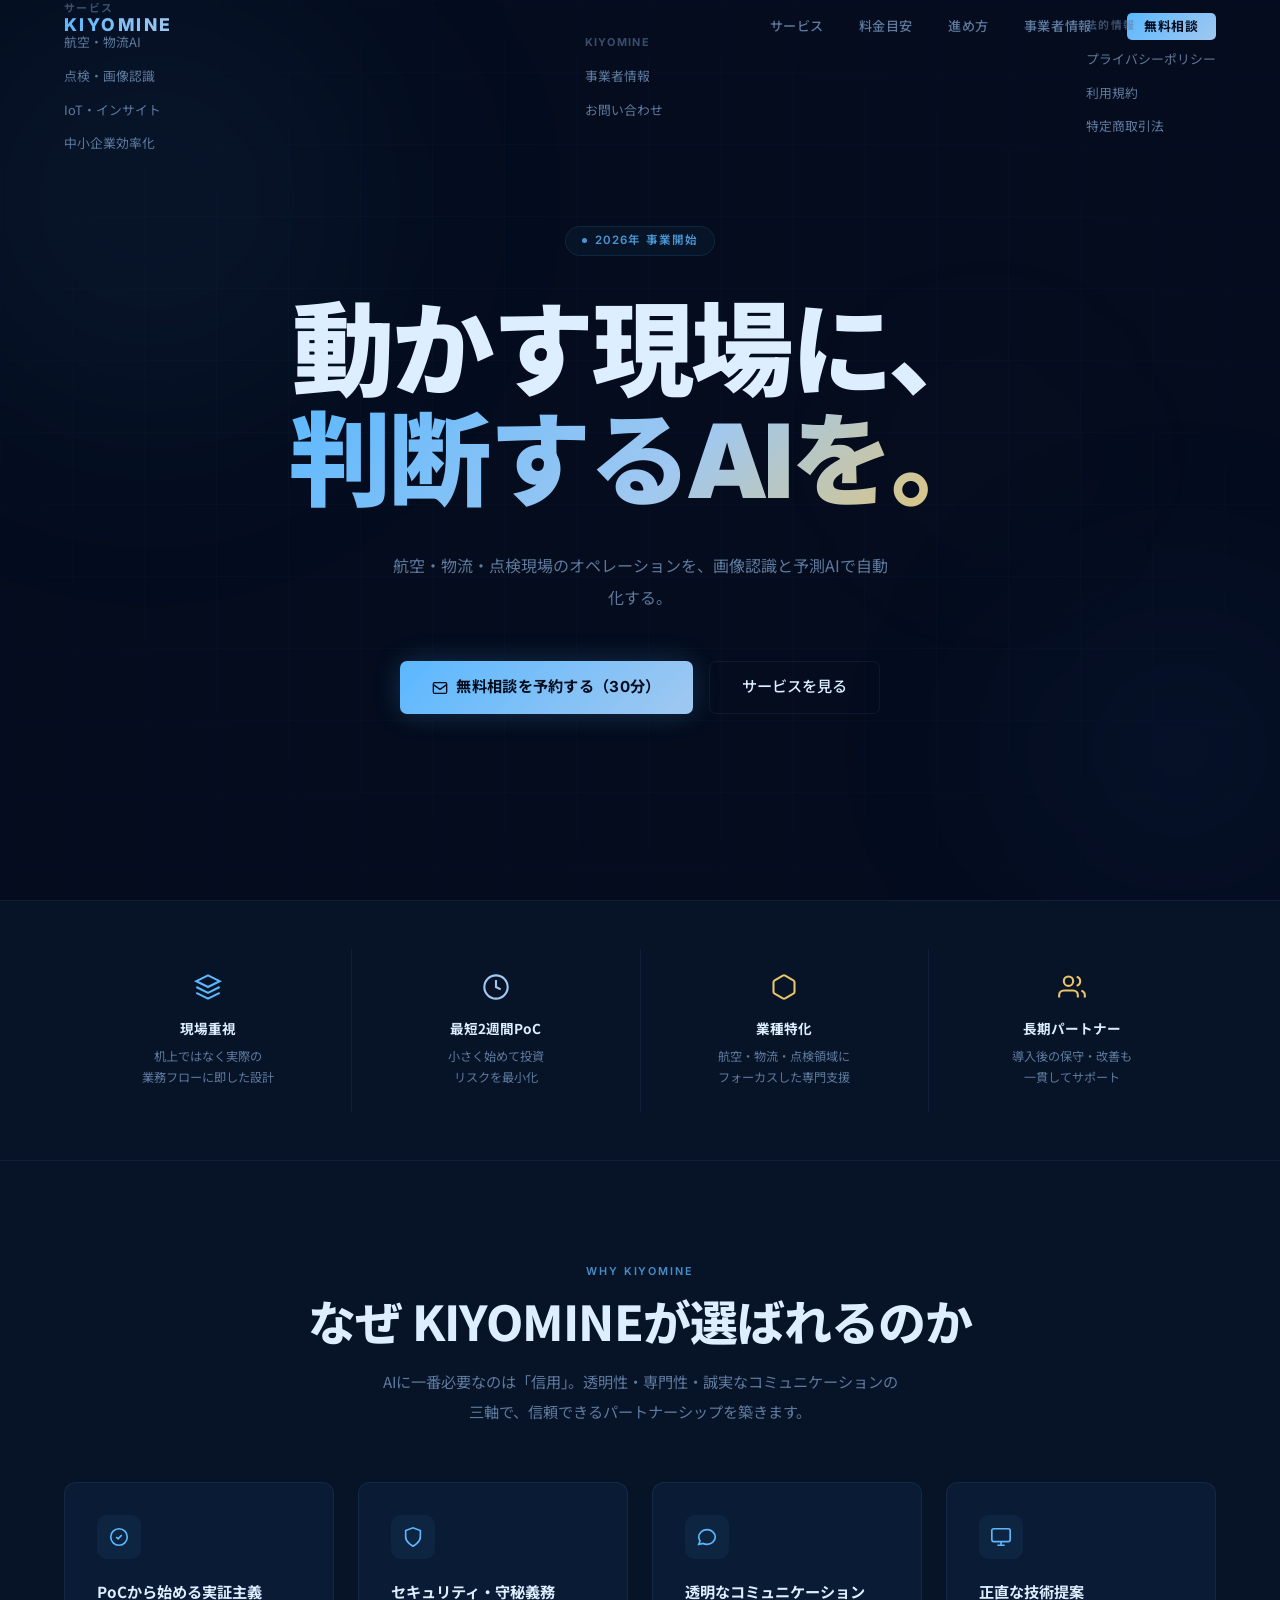
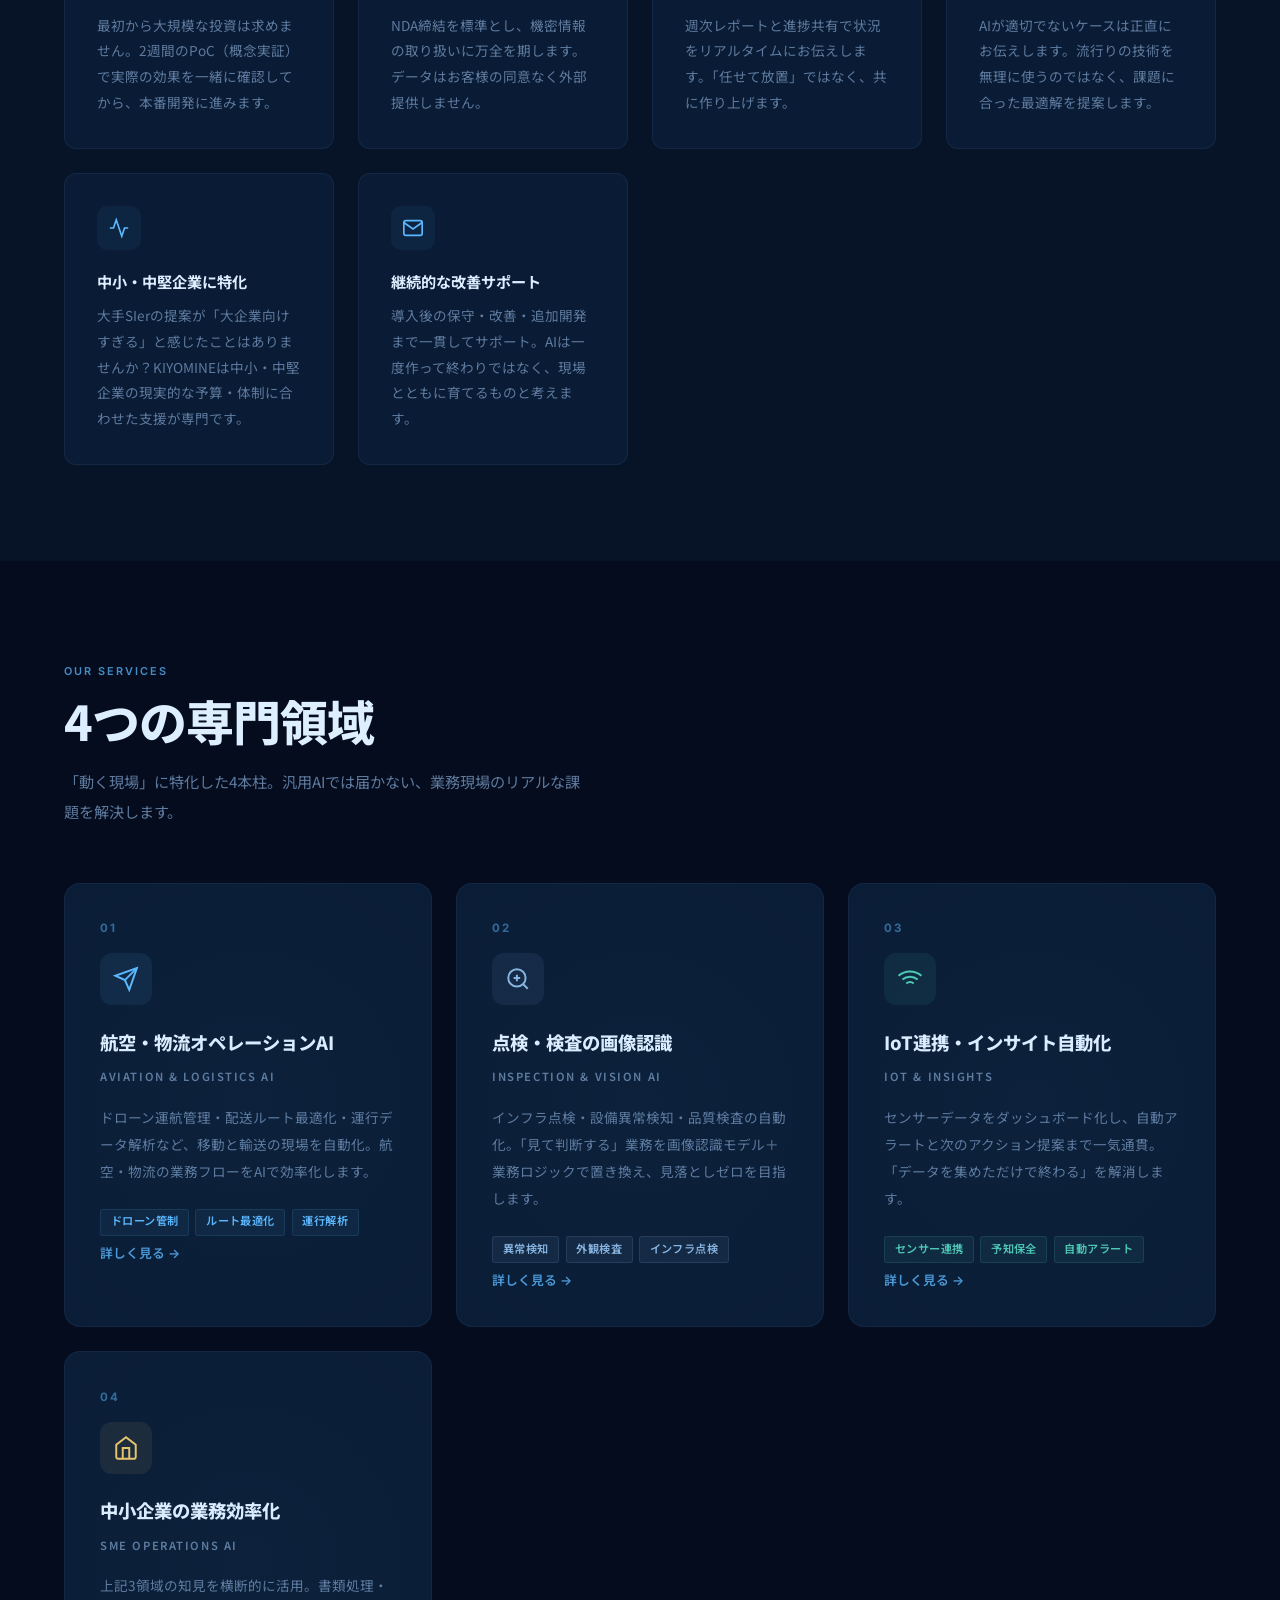
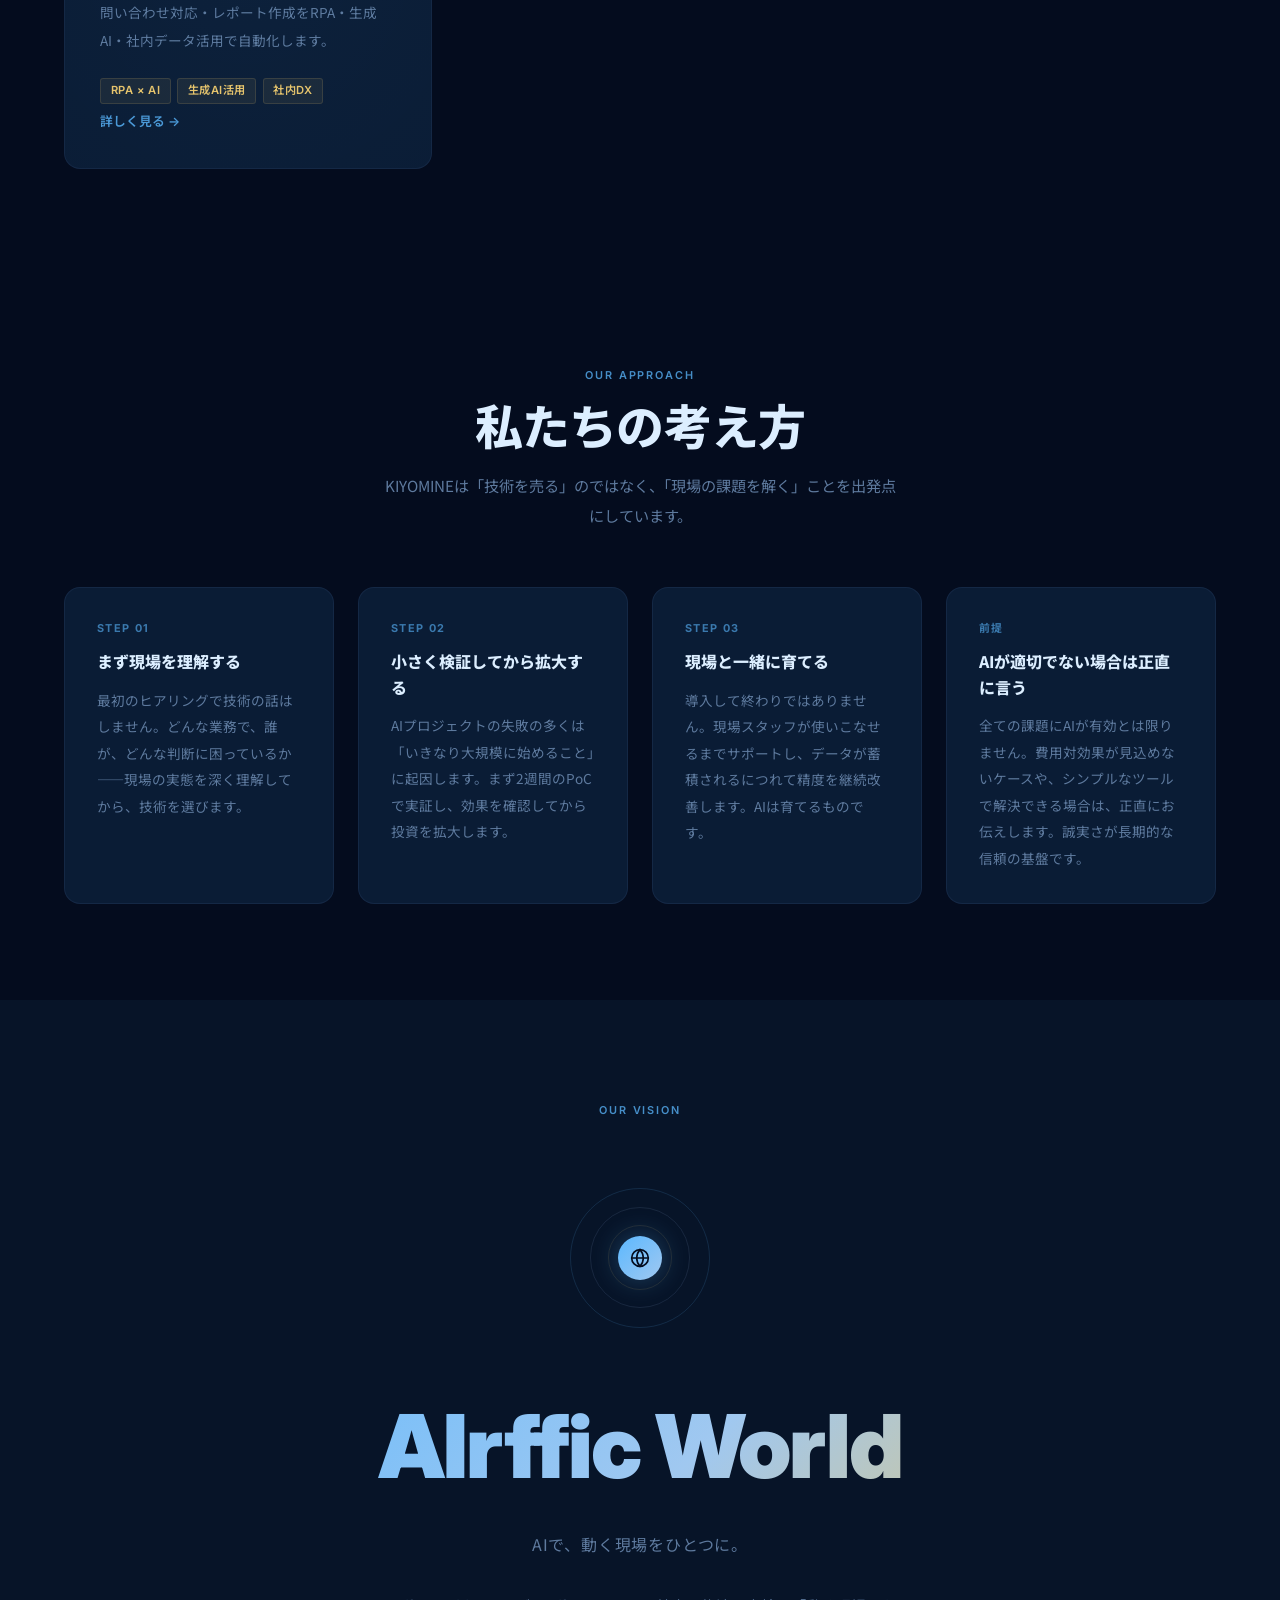
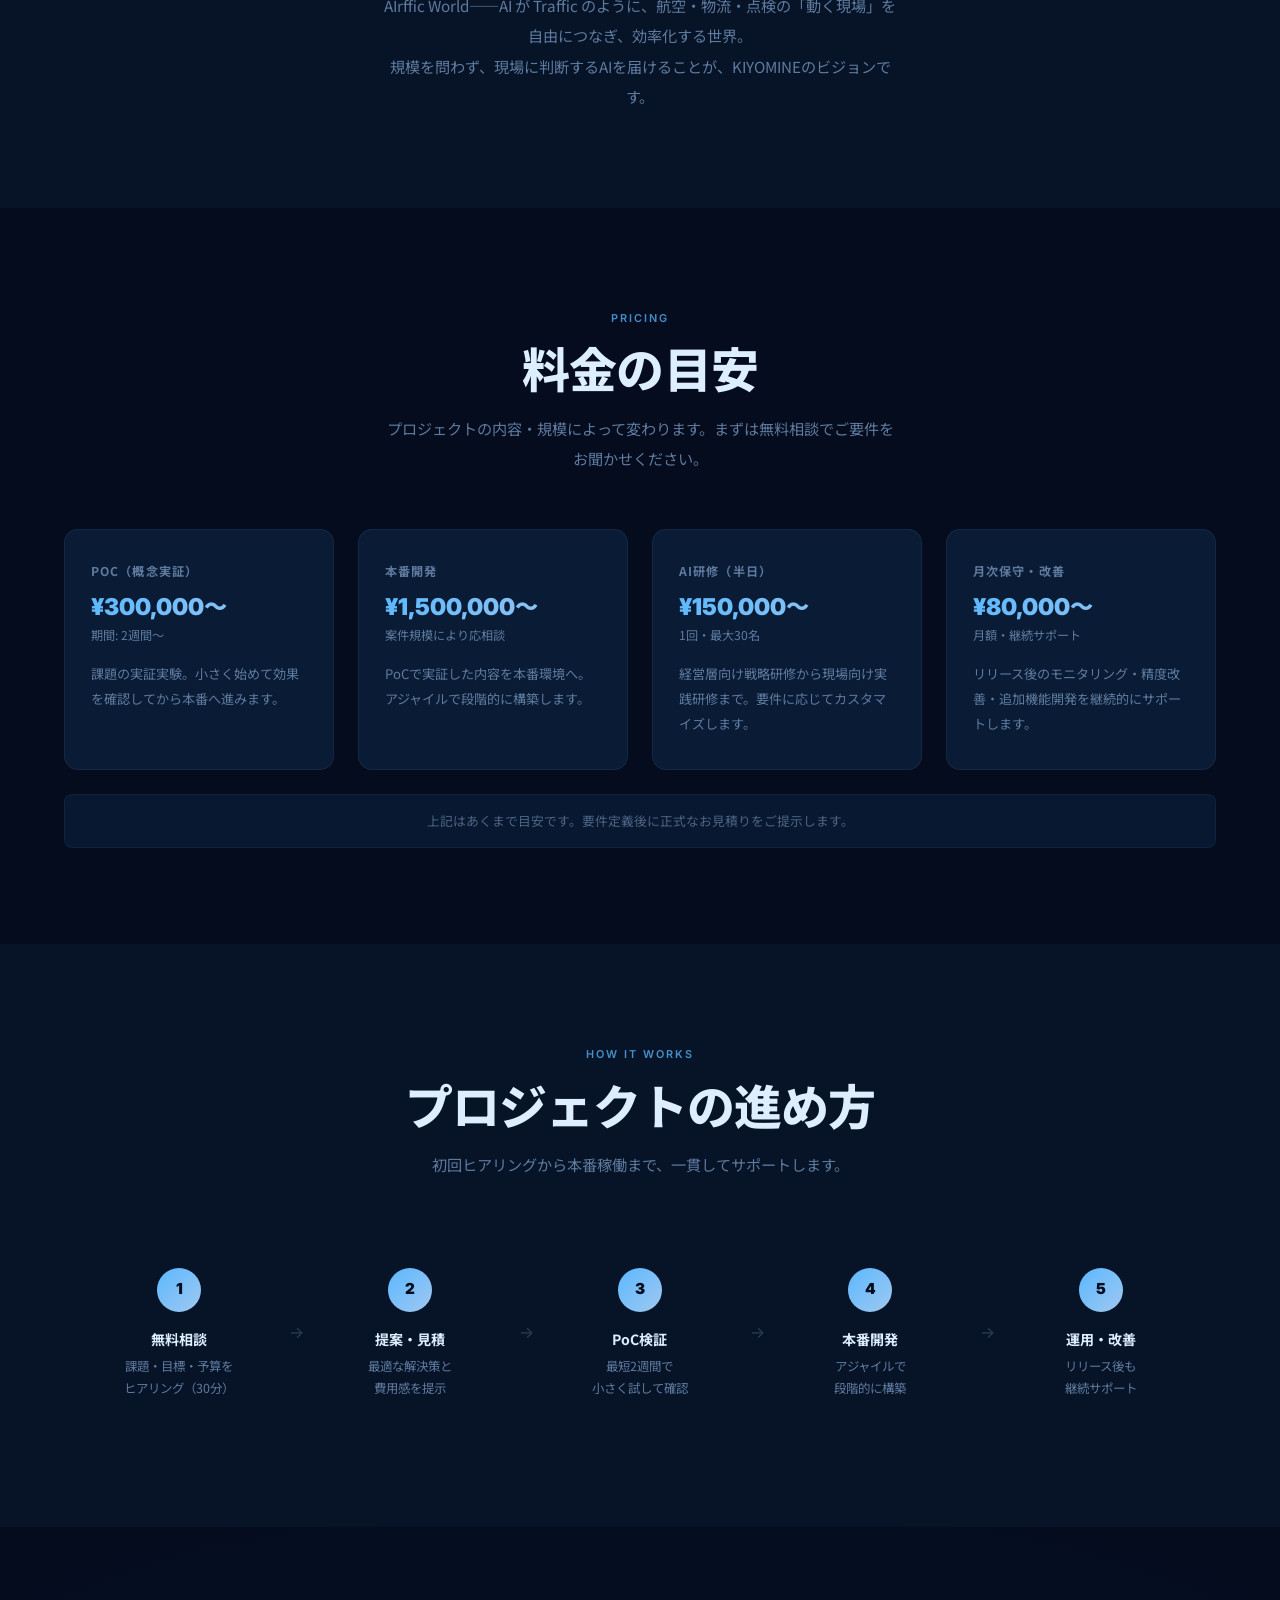
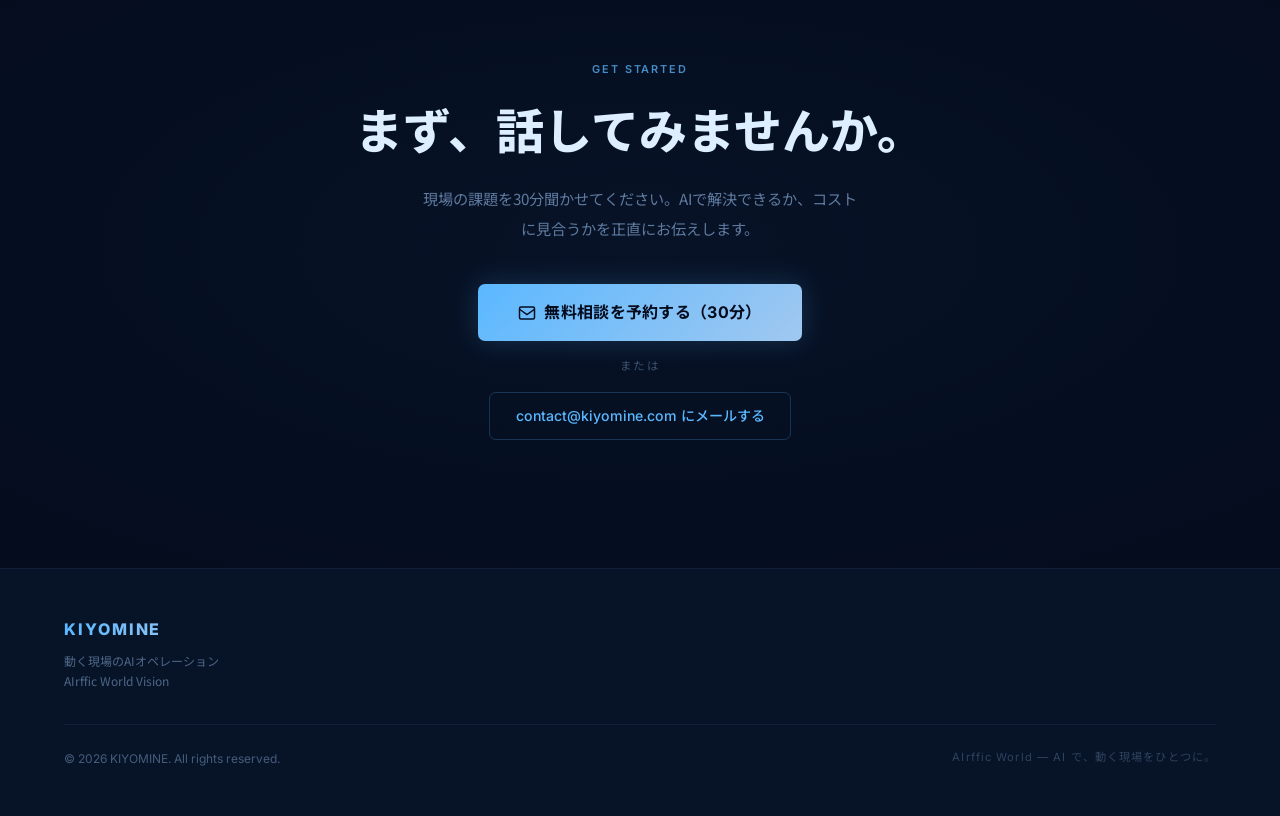
==== index.html @ 04a9bfa6 "Redesign: midnight navy color scheme, minimal hero, scroll-hide nav - Replace near-black (#020408) b" ====
<!DOCTYPE html>
<html lang="ja">
<head>
  <meta charset="UTF-8" />
  <meta name="viewport" content="width=device-width, initial-scale=1.0" />
  <title>KIYOMINE | 動く現場のAIオペレーション</title>
  <meta name="description" content="航空・物流オペレーション、点検・画像認識、IoT連携、中小企業の業務効率化に特化したAIソリューション。動く現場を、判断するAIで自動化します。" />

  <!-- Open Graph -->
  <meta property="og:title" content="KIYOMINE | 動く現場のAIオペレーション" />
  <meta property="og:description" content="点検・物流・航空オペレーションの自動化。画像認識×IoT×予測モデルで、人が見て判断する業務を置き換える。" />
  <meta property="og:image" content="https://www.kiyomine.com/og-image.png" />
  <meta property="og:url" content="https://www.kiyomine.com/" />
  <meta property="og:type" content="website" />
  <meta property="og:locale" content="ja_JP" />
  <meta name="twitter:card" content="summary_large_image" />
  <meta name="twitter:title" content="KIYOMINE | 動く現場のAIオペレーション" />
  <meta name="twitter:description" content="点検・物流・航空オペレーションの自動化。画像認識×IoT×予測モデルで、人が見て判断する業務を置き換える。" />
  <meta name="twitter:image" content="https://www.kiyomine.com/og-image.png" />

  <!-- JSON-LD 構造化データ -->
  <script type="application/ld+json">
  {
    "@context": "https://schema.org",
    "@type": "ProfessionalService",
    "name": "KIYOMINE",
    "url": "https://www.kiyomine.com/",
    "description": "航空・物流オペレーション、点検・画像認識、IoT連携、中小企業の業務効率化に特化したAI開発・コンサルティング",
    "founder": {
      "@type": "Person",
      "name": "Kiyomine Tsuyoshi"
    },
    "priceRange": "¥¥",
    "areaServed": "JP",
    "contactPoint": {
      "@type": "ContactPoint",
      "contactType": "sales",
      "email": "contact@kiyomine.com",
      "availableLanguage": ["Japanese", "English"]
    }
  }
  </script>

  <link rel="preconnect" href="https://fonts.googleapis.com" />
  <link rel="preconnect" href="https://fonts.gstatic.com" crossorigin />
  <link href="https://fonts.googleapis.com/css2?family=Noto+Sans+JP:wght@300;400;500;700;900&family=Inter:wght@300;400;500;600;700;800;900&display=swap" rel="stylesheet" />
  <link rel="stylesheet" href="/css/style.css" />
  <style>
    /* ─── HERO ──────────────────────────────────────── */
    .hero {
      min-height: 100vh;
      display: flex;
      flex-direction: column;
      align-items: center;
      justify-content: center;
      text-align: center;
      padding: 120px 5% 80px;
      position: relative;
      overflow: hidden;
    }

    .hero-grid {
      position: absolute;
      inset: 0;
      background-image:
        linear-gradient(rgba(91,184,255,0.025) 1px, transparent 1px),
        linear-gradient(90deg, rgba(91,184,255,0.025) 1px, transparent 1px);
      background-size: 72px 72px;
      mask-image: radial-gradient(ellipse 80% 80% at 50% 50%, black 40%, transparent 100%);
    }

    .hero-orb {
      position: absolute;
      border-radius: 50%;
      filter: blur(90px);
      pointer-events: none;
    }

    .orb1 { width: 700px; height: 700px; background: radial-gradient(circle, rgba(91,184,255,0.07), transparent 70%); top: -150px; left: -200px; }
    .orb2 { width: 500px; height: 500px; background: radial-gradient(circle, rgba(50,100,200,0.09), transparent 70%); bottom: -100px; right: -150px; }
    .orb3 { width: 280px; height: 280px; background: radial-gradient(circle, rgba(232,196,106,0.04), transparent 70%); top: 35%; right: 12%; }

    .hero-badge {
      display: inline-flex;
      align-items: center;
      gap: 0.5rem;
      background: rgba(91,184,255,0.05);
      border: 1px solid rgba(91,184,255,0.15);
      border-radius: 999px;
      padding: 0.3rem 1rem;
      font-size: 0.72rem;
      font-weight: 600;
      letter-spacing: 0.1em;
      color: var(--accent);
      text-transform: uppercase;
      margin-bottom: 2.5rem;
      position: relative;
      opacity: 0.8;
    }

    .badge-dot {
      width: 5px; height: 5px;
      background: var(--accent);
      border-radius: 50%;
      animation: pulse 2.5s infinite;
    }

    .hero-title {
      font-size: clamp(3rem, 8vw, 6.5rem);
      font-weight: 900;
      line-height: 1.08;
      letter-spacing: -0.02em;
      margin-bottom: 2rem;
      position: relative;
    }

    .hero-title .brand {
      background: linear-gradient(135deg, var(--accent) 0%, var(--accent2) 55%, var(--accent3) 100%);
      -webkit-background-clip: text;
      -webkit-text-fill-color: transparent;
      background-clip: text;
    }

    .hero-desc {
      max-width: 500px;
      font-size: 1rem;
      color: var(--muted);
      line-height: 2;
      margin-bottom: 3rem;
      font-family: 'Noto Sans JP', sans-serif;
      position: relative;
    }

    .hero-cta-group {
      display: flex;
      gap: 1rem;
      flex-wrap: wrap;
      justify-content: center;
      position: relative;
    }

    /* ─── VALUE PROPS ────────────────────────────────── */
    .value-props {
      padding: 3rem 5%;
      display: flex;
      justify-content: center;
      gap: 0;
      border-top: 1px solid var(--border);
      border-bottom: 1px solid var(--border);
      background: var(--surface);
      flex-wrap: wrap;
    }

    .value-item {
      flex: 1;
      min-width: 180px;
      text-align: center;
      padding: 1.5rem 2rem;
      border-right: 1px solid var(--border);
    }

    .value-item:last-child { border-right: none; }

    .value-label {
      font-size: 0.85rem;
      font-weight: 700;
      color: var(--text);
      margin-bottom: 0.4rem;
      font-family: 'Noto Sans JP', sans-serif;
    }

    .value-desc {
      font-size: 0.76rem;
      color: var(--muted);
      line-height: 1.7;
      font-family: 'Noto Sans JP', sans-serif;
    }

    .value-icon { margin-bottom: 0.6rem; }

    /* ─── TRUST CARDS ────────────────────────────────── */
    .trust { background: var(--surface); }

    .trust-grid {
      display: grid;
      grid-template-columns: repeat(auto-fit, minmax(240px, 1fr));
      gap: 1.5rem;
    }

    .trust-card { background: var(--card); border: 1px solid var(--border); border-radius: 12px; padding: 2rem; transition: border-color 0.3s, transform 0.3s; position: relative; overflow: hidden; }
    .trust-card::before { content: ''; position: absolute; top: 0; left: 0; right: 0; height: 1px; background: linear-gradient(90deg, var(--accent), var(--accent2)); opacity: 0; transition: opacity 0.3s; }
    .trust-card:hover { border-color: rgba(91,184,255,0.2); transform: translateY(-4px); }
    .trust-card:hover::before { opacity: 1; }

    .trust-icon { width: 44px; height: 44px; border-radius: 10px; display: flex; align-items: center; justify-content: center; margin-bottom: 1.2rem; background: rgba(91,184,255,0.06); }
    .trust-icon svg { width: 22px; height: 22px; }

    .trust-card h3 { font-size: 0.95rem; font-weight: 700; margin-bottom: 0.6rem; font-family: 'Noto Sans JP', sans-serif; }
    .trust-card p { font-size: 0.85rem; color: var(--muted); line-height: 1.9; font-family: 'Noto Sans JP', sans-serif; }

    /* ─── SERVICES ───────────────────────────────────── */
    .services-grid {
      display: grid;
      grid-template-columns: repeat(auto-fit, minmax(300px, 1fr));
      gap: 1.5rem;
    }

    .service-card {
      background: var(--card);
      border: 1px solid var(--border);
      border-radius: 16px;
      padding: 2.2rem;
      transition: border-color 0.3s, transform 0.3s, box-shadow 0.3s;
      position: relative;
      overflow: hidden;
      text-decoration: none;
      display: block;
      color: inherit;
    }

    .service-card::after {
      content: '';
      position: absolute;
      inset: 0;
      background: radial-gradient(600px circle at var(--mx, 50%) var(--my, 50%), rgba(91,184,255,0.03), transparent 60%);
      pointer-events: none;
    }

    .service-card:hover {
      border-color: rgba(91,184,255,0.2);
      transform: translateY(-6px);
      box-shadow: 0 20px 60px rgba(4,12,30,0.5);
    }

    .service-num { font-size: 0.72rem; font-weight: 700; letter-spacing: 0.12em; color: var(--accent); margin-bottom: 1rem; opacity: 0.5; }

    .service-icon-wrap { width: 52px; height: 52px; border-radius: 12px; display: flex; align-items: center; justify-content: center; margin-bottom: 1.4rem; }
    .service-icon-wrap svg { width: 26px; height: 26px; }

    .service-card h3 { font-size: 1.15rem; font-weight: 800; margin-bottom: 0.5rem; font-family: 'Noto Sans JP', sans-serif; }
    .service-card .en-title { font-size: 0.7rem; font-weight: 600; letter-spacing: 0.14em; text-transform: uppercase; color: var(--muted); margin-bottom: 1rem; }
    .service-card p { font-size: 0.85rem; color: var(--muted); line-height: 2; margin-bottom: 1.5rem; font-family: 'Noto Sans JP', sans-serif; }

    .service-tags { display: flex; flex-wrap: wrap; gap: 0.4rem; }

    .s1 .service-icon-wrap { background: rgba(91,184,255,0.08); }
    .s2 .service-icon-wrap { background: rgba(136,180,224,0.08); }
    .s3 .service-icon-wrap { background: rgba(78,201,180,0.08); }
    .s4 .service-icon-wrap { background: rgba(232,196,106,0.08); }

    .s1 .service-icon-wrap svg { stroke: #5bb8ff; }
    .s2 .service-icon-wrap svg { stroke: #88b4e0; }
    .s3 .service-icon-wrap svg { stroke: #4ec9b4; }
    .s4 .service-icon-wrap svg { stroke: #e8c46a; }

    .s2 .tag { color: #88b4e0; background: rgba(136,180,224,0.07); border-color: rgba(136,180,224,0.14); }
    .s3 .tag { color: #4ec9b4; background: rgba(78,201,180,0.07); border-color: rgba(78,201,180,0.14); }
    .s4 .tag { color: #e8c46a; background: rgba(232,196,106,0.07); border-color: rgba(232,196,106,0.14); }

    .service-link { font-size: 0.8rem; color: var(--accent); font-weight: 600; display: flex; align-items: center; gap: 0.3rem; margin-top: 0.5rem; opacity: 0.8; }

    /* ─── APPROACH ────────────────────────────────────── */
    .approach { background: var(--bg); }

    .approach-grid {
      display: grid;
      grid-template-columns: repeat(auto-fit, minmax(260px, 1fr));
      gap: 1.5rem;
    }

    .approach-card {
      background: var(--card);
      border: 1px solid var(--border);
      border-radius: 16px;
      padding: 2rem;
    }

    .approach-step {
      font-size: 0.68rem;
      font-weight: 700;
      letter-spacing: 0.12em;
      color: var(--accent);
      margin-bottom: 0.75rem;
      opacity: 0.6;
      text-transform: uppercase;
    }

    .approach-card h3 { font-size: 1rem; font-weight: 800; margin-bottom: 0.75rem; font-family: 'Noto Sans JP', sans-serif; }
    .approach-card p { font-size: 0.85rem; color: var(--muted); line-height: 1.95; font-family: 'Noto Sans JP', sans-serif; }

    /* ─── VISION ─────────────────────────────────────── */
    .vision { background: var(--surface); text-align: center; }

    .vision-globe { width: 140px; height: 140px; margin: 0 auto 3rem; position: relative; display: flex; align-items: center; justify-content: center; }
    .globe-ring { position: absolute; border-radius: 50%; border: 1px solid rgba(91,184,255,0.14); animation: spin linear infinite; }
    .ring1 { width: 100%; height: 100%; animation-duration: 14s; }
    .ring2 { width: 72%; height: 72%; animation-duration: 9s; animation-direction: reverse; border-color: rgba(160,200,240,0.11); }
    .ring3 { width: 46%; height: 46%; animation-duration: 6s; border-color: rgba(232,196,106,0.11); }

    .globe-core {
      width: 44px; height: 44px;
      background: linear-gradient(135deg, var(--accent), var(--accent2));
      border-radius: 50%;
      z-index: 1;
      box-shadow: 0 0 28px rgba(91,184,255,0.3);
      display: flex; align-items: center; justify-content: center;
    }

    .globe-core svg { width: 20px; height: 20px; stroke: var(--bg); fill: none; stroke-width: 2; }

    .vision-name {
      font-size: clamp(2.5rem, 7vw, 5.5rem);
      font-weight: 900;
      letter-spacing: -0.02em;
      background: linear-gradient(135deg, var(--accent) 0%, var(--accent2) 55%, var(--accent3) 100%);
      -webkit-background-clip: text;
      -webkit-text-fill-color: transparent;
      background-clip: text;
      margin-bottom: 1rem;
    }

    .vision-tagline { font-size: 1rem; color: var(--muted); margin-bottom: 2rem; letter-spacing: 0.05em; font-family: 'Noto Sans JP', sans-serif; }

    /* ─── PRICING ─────────────────────────────────────── */
    .pricing { background: var(--bg); }

    .pricing-grid {
      display: grid;
      grid-template-columns: repeat(auto-fit, minmax(220px, 1fr));
      gap: 1.5rem;
      margin-bottom: 1.5rem;
    }

    .pricing-card {
      background: var(--card);
      border: 1px solid var(--border);
      border-radius: 14px;
      padding: 2rem 1.6rem;
      transition: border-color 0.3s;
    }

    .pricing-card:hover { border-color: rgba(91,184,255,0.2); }

    .pricing-label { font-size: 0.76rem; font-weight: 700; color: var(--muted); text-transform: uppercase; letter-spacing: 0.1em; margin-bottom: 0.75rem; font-family: 'Noto Sans JP', sans-serif; }
    .pricing-price {
      font-size: 1.45rem;
      font-weight: 900;
      background: linear-gradient(135deg, var(--accent), var(--accent2));
      -webkit-background-clip: text;
      -webkit-text-fill-color: transparent;
      background-clip: text;
      margin-bottom: 0.3rem;
      line-height: 1.2;
    }
    .pricing-sub { font-size: 0.76rem; color: var(--muted); margin-bottom: 1rem; font-family: 'Noto Sans JP', sans-serif; }
    .pricing-card p { font-size: 0.82rem; color: var(--muted); line-height: 1.9; font-family: 'Noto Sans JP', sans-serif; }

    .pricing-note { font-size: 0.8rem; color: var(--muted); text-align: center; font-family: 'Noto Sans JP', sans-serif; padding: 1rem; background: var(--card); border-radius: 8px; border: 1px solid var(--border); opacity: 0.8; }

    /* ─── PROCESS ─────────────────────────────────────── */
    .process { background: var(--surface); }

    .process-steps {
      display: grid;
      grid-template-columns: repeat(auto-fit, minmax(180px, 1fr));
      gap: 0;
      position: relative;
    }

    .process-step { text-align: center; padding: 2rem 1.5rem; position: relative; }
    .process-step::after { content: '→'; position: absolute; right: -0.6rem; top: 50%; transform: translateY(-50%); color: var(--muted); font-size: 1rem; opacity: 0.4; }
    .process-step:last-child::after { display: none; }

    .step-num { width: 44px; height: 44px; border-radius: 50%; background: linear-gradient(135deg, var(--accent), var(--accent2)); color: var(--bg); font-weight: 900; font-size: 0.95rem; display: flex; align-items: center; justify-content: center; margin: 0 auto 1rem; }
    .step-title { font-size: 0.88rem; font-weight: 700; margin-bottom: 0.4rem; font-family: 'Noto Sans JP', sans-serif; }
    .step-desc { font-size: 0.78rem; color: var(--muted); line-height: 1.7; font-family: 'Noto Sans JP', sans-serif; }

    /* ─── CTA SECTION ────────────────────────────────── */
    .cta-section { background: var(--bg); text-align: center; padding: 8rem 5%; position: relative; overflow: hidden; }
    .cta-bg { position: absolute; inset: 0; background: radial-gradient(ellipse 70% 60% at 50% 50%, rgba(91,184,255,0.04), transparent); }
    .cta-section h2 { font-size: clamp(1.8rem, 4vw, 3rem); font-weight: 800; margin-bottom: 1rem; font-family: 'Noto Sans JP', sans-serif; position: relative; }
    .cta-section > p { font-size: 0.95rem; color: var(--muted); max-width: 440px; margin: 0 auto 2.5rem; line-height: 2; font-family: 'Noto Sans JP', sans-serif; position: relative; }

    .cta-multi {
      display: flex;
      flex-direction: column;
      align-items: center;
      gap: 1rem;
      position: relative;
    }

    .cta-divider { font-size: 0.72rem; color: var(--muted); letter-spacing: 0.1em; opacity: 0.6; }

    @media (max-width: 768px) {
      .value-item { border-right: none; border-bottom: 1px solid var(--border); }
      .value-item:last-child { border-bottom: none; }
      .process-step::after { display: none; }
    }
  </style>
</head>
<body>

<!-- NAV -->
<nav>
  <a href="/" class="nav-logo">KIYOMINE</a>
  <ul class="nav-links">
    <li><a href="/services/">サービス</a></li>
    <li><a href="/#pricing">料金目安</a></li>
    <li><a href="/#process">進め方</a></li>
    <li><a href="/about/">事業者情報</a></li>
    <li><a href="/contact/" class="nav-cta">無料相談</a></li>
  </ul>
</nav>

<!-- HERO -->
<section class="hero">
  <div class="hero-grid"></div>
  <div class="hero-orb orb1"></div>
  <div class="hero-orb orb2"></div>
  <div class="hero-orb orb3"></div>

  <div class="hero-badge">
    <span class="badge-dot"></span>
    2026年 事業開始
  </div>

  <h1 class="hero-title">
    動かす現場に、<br><span class="brand">判断するAIを。</span>
  </h1>

  <p class="hero-desc">
    航空・物流・点検現場のオペレーションを、画像認識と予測AIで自動化する。
  </p>

  <div class="hero-cta-group">
    <a href="/contact/" class="btn-primary">
      <svg width="16" height="16" fill="none" stroke="currentColor" stroke-width="2" viewBox="0 0 24 24" aria-hidden="true"><rect x="2" y="4" width="20" height="16" rx="2"/><path d="m2 7 10 7 10-7"/></svg>
      無料相談を予約する（30分）
    </a>
    <a href="/services/" class="btn-secondary">
      サービスを見る
    </a>
  </div>
</section>

<!-- VALUE PROPS -->
<div class="value-props">
  <div class="value-item fade-in">
    <div class="value-icon" aria-hidden="true">
      <svg width="28" height="28" fill="none" stroke="var(--accent)" stroke-width="1.8" viewBox="0 0 24 24"><path d="M12 2L2 7l10 5 10-5-10-5z"/><path d="M2 17l10 5 10-5"/><path d="M2 12l10 5 10-5"/></svg>
    </div>
    <div class="value-label">現場重視</div>
    <div class="value-desc">机上ではなく実際の<br>業務フローに即した設計</div>
  </div>
  <div class="value-item fade-in">
    <div class="value-icon" aria-hidden="true">
      <svg width="28" height="28" fill="none" stroke="var(--accent2)" stroke-width="1.8" viewBox="0 0 24 24"><circle cx="12" cy="12" r="10"/><path d="M12 6v6l4 2"/></svg>
    </div>
    <div class="value-label">最短2週間PoC</div>
    <div class="value-desc">小さく始めて投資<br>リスクを最小化</div>
  </div>
  <div class="value-item fade-in">
    <div class="value-icon" aria-hidden="true">
      <svg width="28" height="28" fill="none" stroke="var(--accent3)" stroke-width="1.8" viewBox="0 0 24 24"><path d="M21 16V8a2 2 0 0 0-1-1.73l-7-4a2 2 0 0 0-2 0l-7 4A2 2 0 0 0 3 8v8a2 2 0 0 0 1 1.73l7 4a2 2 0 0 0 2 0l7-4A2 2 0 0 0 21 16z"/></svg>
    </div>
    <div class="value-label">業種特化</div>
    <div class="value-desc">航空・物流・点検領域に<br>フォーカスした専門支援</div>
  </div>
  <div class="value-item fade-in">
    <div class="value-icon" aria-hidden="true">
      <svg width="28" height="28" fill="none" stroke="#e8c46a" stroke-width="1.8" viewBox="0 0 24 24"><path d="M17 21v-2a4 4 0 0 0-4-4H5a4 4 0 0 0-4 4v2"/><circle cx="9" cy="7" r="4"/><path d="M23 21v-2a4 4 0 0 0-3-3.87"/><path d="M16 3.13a4 4 0 0 1 0 7.75"/></svg>
    </div>
    <div class="value-label">長期パートナー</div>
    <div class="value-desc">導入後の保守・改善も<br>一貫してサポート</div>
  </div>
</div>

<!-- TRUST -->
<section class="trust" id="trust">
  <div class="section-header center">
    <span class="section-tag">Why KIYOMINE</span>
    <h2 class="section-title">なぜ KIYOMINEが選ばれるのか</h2>
    <p class="section-desc">
      AIに一番必要なのは「信用」。透明性・専門性・誠実なコミュニケーションの三軸で、信頼できるパートナーシップを築きます。
    </p>
  </div>

  <div class="trust-grid">
    <div class="trust-card fade-in">
      <div class="trust-icon" aria-hidden="true">
        <svg fill="none" stroke="var(--accent)" stroke-width="1.8" viewBox="0 0 24 24"><path d="M9 12l2 2 4-4m6 2a9 9 0 1 1-18 0 9 9 0 0 1 18 0z"/></svg>
      </div>
      <h3>PoCから始める実証主義</h3>
      <p>最初から大規模な投資は求めません。2週間のPoC（概念実証）で実際の効果を一緒に確認してから、本番開発に進みます。</p>
    </div>
    <div class="trust-card fade-in">
      <div class="trust-icon" aria-hidden="true">
        <svg fill="none" stroke="var(--accent)" stroke-width="1.8" viewBox="0 0 24 24"><path d="M12 22s8-4 8-10V5l-8-3-8 3v7c0 6 8 10 8 10z"/></svg>
      </div>
      <h3>セキュリティ・守秘義務</h3>
      <p>NDA締結を標準とし、機密情報の取り扱いに万全を期します。データはお客様の同意なく外部提供しません。</p>
    </div>
    <div class="trust-card fade-in">
      <div class="trust-icon" aria-hidden="true">
        <svg fill="none" stroke="var(--accent)" stroke-width="1.8" viewBox="0 0 24 24"><path d="M8 12h.01M12 12h.01M16 12h.01M21 12c0 4.418-4.03 8-9 8a9.863 9.863 0 0 1-4.255-.949L3 20l1.395-3.72C3.512 15.042 3 13.574 3 12c0-4.418 4.03-8 9-8s9 3.582 9 8z"/></svg>
      </div>
      <h3>透明なコミュニケーション</h3>
      <p>週次レポートと進捗共有で状況をリアルタイムにお伝えします。「任せて放置」ではなく、共に作り上げます。</p>
    </div>
    <div class="trust-card fade-in">
      <div class="trust-icon" aria-hidden="true">
        <svg fill="none" stroke="var(--accent)" stroke-width="1.8" viewBox="0 0 24 24"><rect x="2" y="3" width="20" height="14" rx="2"/><path d="M8 21h8"/><path d="M12 17v4"/></svg>
      </div>
      <h3>正直な技術提案</h3>
      <p>AIが適切でないケースは正直にお伝えします。流行りの技術を無理に使うのではなく、課題に合った最適解を提案します。</p>
    </div>
    <div class="trust-card fade-in">
      <div class="trust-icon" aria-hidden="true">
        <svg fill="none" stroke="var(--accent)" stroke-width="1.8" viewBox="0 0 24 24"><polyline points="22 12 18 12 15 21 9 3 6 12 2 12"/></svg>
      </div>
      <h3>中小・中堅企業に特化</h3>
      <p>大手SIerの提案が「大企業向けすぎる」と感じたことはありませんか？KIYOMINEは中小・中堅企業の現実的な予算・体制に合わせた支援が専門です。</p>
    </div>
    <div class="trust-card fade-in">
      <div class="trust-icon" aria-hidden="true">
        <svg fill="none" stroke="var(--accent)" stroke-width="1.8" viewBox="0 0 24 24"><path d="M4 4h16c1.1 0 2 .9 2 2v12c0 1.1-.9 2-2 2H4c-1.1 0-2-.9-2-2V6c0-1.1.9-2 2-2z"/><polyline points="22,6 12,13 2,6"/></svg>
      </div>
      <h3>継続的な改善サポート</h3>
      <p>導入後の保守・改善・追加開発まで一貫してサポート。AIは一度作って終わりではなく、現場とともに育てるものと考えます。</p>
    </div>
  </div>
</section>

<!-- SERVICES -->
<section id="services">
  <div class="section-header">
    <span class="section-tag">Our Services</span>
    <h2 class="section-title">4つの専門領域</h2>
    <p class="section-desc">
      「動く現場」に特化した4本柱。汎用AIでは届かない、業務現場のリアルな課題を解決します。
    </p>
  </div>

  <div class="services-grid">
    <!-- 1 -->
    <a href="/services/aviation-logistics/" class="service-card s1 fade-in">
      <div class="service-num">01</div>
      <div class="service-icon-wrap">
        <svg fill="none" stroke="currentColor" stroke-width="1.8" viewBox="0 0 24 24" aria-hidden="true"><path d="M22 2L11 13"/><path d="M22 2L15 22l-4-9-9-4 20-7z"/></svg>
      </div>
      <h3>航空・物流オペレーションAI</h3>
      <p class="en-title">Aviation &amp; Logistics AI</p>
      <p>ドローン運航管理・配送ルート最適化・運行データ解析など、移動と輸送の現場を自動化。航空・物流の業務フローをAIで効率化します。</p>
      <div class="service-tags">
        <span class="tag">ドローン管制</span>
        <span class="tag">ルート最適化</span>
        <span class="tag">運行解析</span>
      </div>
      <div class="service-link">詳しく見る →</div>
    </a>

    <!-- 2 -->
    <a href="/services/inspection-vision/" class="service-card s2 fade-in">
      <div class="service-num">02</div>
      <div class="service-icon-wrap">
        <svg fill="none" stroke="currentColor" stroke-width="1.8" viewBox="0 0 24 24" aria-hidden="true"><circle cx="11" cy="11" r="8"/><path d="m21 21-4.35-4.35"/><path d="M11 8v6M8 11h6"/></svg>
      </div>
      <h3>点検・検査の画像認識</h3>
      <p class="en-title">Inspection &amp; Vision AI</p>
      <p>インフラ点検・設備異常検知・品質検査の自動化。「見て判断する」業務を画像認識モデル＋業務ロジックで置き換え、見落としゼロを目指します。</p>
      <div class="service-tags">
        <span class="tag">異常検知</span>
        <span class="tag">外観検査</span>
        <span class="tag">インフラ点検</span>
      </div>
      <div class="service-link">詳しく見る →</div>
    </a>

    <!-- 3 -->
    <a href="/services/iot-insights/" class="service-card s3 fade-in">
      <div class="service-num">03</div>
      <div class="service-icon-wrap">
        <svg fill="none" stroke="currentColor" stroke-width="1.8" viewBox="0 0 24 24" aria-hidden="true"><path d="M5 12.55a11 11 0 0 1 14.08 0"/><path d="M1.42 9a16 16 0 0 1 21.16 0"/><path d="M8.53 16.11a6 6 0 0 1 6.95 0"/><line x1="12" y1="20" x2="12.01" y2="20"/></svg>
      </div>
      <h3>IoT連携・インサイト自動化</h3>
      <p class="en-title">IoT &amp; Insights</p>
      <p>センサーデータをダッシュボード化し、自動アラートと次のアクション提案まで一気通貫。「データを集めただけで終わる」を解消します。</p>
      <div class="service-tags">
        <span class="tag">センサー連携</span>
        <span class="tag">予知保全</span>
        <span class="tag">自動アラート</span>
      </div>
      <div class="service-link">詳しく見る →</div>
    </a>

    <!-- 4 -->
    <a href="/services/sme-operations/" class="service-card s4 fade-in">
      <div class="service-num">04</div>
      <div class="service-icon-wrap">
        <svg fill="none" stroke="currentColor" stroke-width="1.8" viewBox="0 0 24 24" aria-hidden="true"><path d="M3 9l9-7 9 7v11a2 2 0 0 1-2 2H5a2 2 0 0 1-2-2z"/><polyline points="9 22 9 12 15 12 15 22"/></svg>
      </div>
      <h3>中小企業の業務効率化</h3>
      <p class="en-title">SME Operations AI</p>
      <p>上記3領域の知見を横断的に活用。書類処理・問い合わせ対応・レポート作成をRPA・生成AI・社内データ活用で自動化します。</p>
      <div class="service-tags">
        <span class="tag">RPA × AI</span>
        <span class="tag">生成AI活用</span>
        <span class="tag">社内DX</span>
      </div>
      <div class="service-link">詳しく見る →</div>
    </a>
  </div>
</section>

<!-- APPROACH / 私たちの考え方 -->
<section class="approach" id="approach">
  <div class="section-header center">
    <span class="section-tag">Our Approach</span>
    <h2 class="section-title">私たちの考え方</h2>
    <p class="section-desc">
      KIYOMINEは「技術を売る」のではなく、「現場の課題を解く」ことを出発点にしています。
    </p>
  </div>

  <div class="approach-grid">
    <div class="approach-card fade-in">
      <div class="approach-step">Step 01</div>
      <h3>まず現場を理解する</h3>
      <p>最初のヒアリングで技術の話はしません。どんな業務で、誰が、どんな判断に困っているか——現場の実態を深く理解してから、技術を選びます。</p>
    </div>
    <div class="approach-card fade-in">
      <div class="approach-step">Step 02</div>
      <h3>小さく検証してから拡大する</h3>
      <p>AIプロジェクトの失敗の多くは「いきなり大規模に始めること」に起因します。まず2週間のPoCで実証し、効果を確認してから投資を拡大します。</p>
    </div>
    <div class="approach-card fade-in">
      <div class="approach-step">Step 03</div>
      <h3>現場と一緒に育てる</h3>
      <p>導入して終わりではありません。現場スタッフが使いこなせるまでサポートし、データが蓄積されるにつれて精度を継続改善します。AIは育てるものです。</p>
    </div>
    <div class="approach-card fade-in">
      <div class="approach-step">前提</div>
      <h3>AIが適切でない場合は正直に言う</h3>
      <p>全ての課題にAIが有効とは限りません。費用対効果が見込めないケースや、シンプルなツールで解決できる場合は、正直にお伝えします。誠実さが長期的な信頼の基盤です。</p>
    </div>
  </div>
</section>

<!-- VISION -->
<section class="vision" id="vision">
  <div class="section-header center">
    <span class="section-tag">Our Vision</span>
  </div>

  <div class="vision-globe" aria-hidden="true">
    <div class="globe-ring ring1"></div>
    <div class="globe-ring ring2"></div>
    <div class="globe-ring ring3"></div>
    <div class="globe-core">
      <svg viewBox="0 0 24 24" aria-hidden="true"><circle cx="12" cy="12" r="10"/><path d="M2 12h20M12 2a15.3 15.3 0 0 1 4 10 15.3 15.3 0 0 1-4 10 15.3 15.3 0 0 1-4-10 15.3 15.3 0 0 1 4-10z"/></svg>
    </div>
  </div>

  <div class="vision-name">AIrffic World</div>
  <p class="vision-tagline">AIで、動く現場をひとつに。</p>

  <p class="section-desc" style="margin: 0 auto; text-align: center;">
    AIrffic World——AI が Traffic のように、航空・物流・点検の「動く現場」を自由につなぎ、効率化する世界。<br>
    規模を問わず、現場に判断するAIを届けることが、KIYOMINEのビジョンです。
  </p>
</section>

<!-- PRICING -->
<section class="pricing" id="pricing">
  <div class="section-header center">
    <span class="section-tag">Pricing</span>
    <h2 class="section-title">料金の目安</h2>
    <p class="section-desc">
      プロジェクトの内容・規模によって変わります。まずは無料相談でご要件をお聞かせください。
    </p>
  </div>

  <div class="pricing-grid">
    <div class="pricing-card fade-in">
      <div class="pricing-label">PoC（概念実証）</div>
      <div class="pricing-price">¥300,000〜</div>
      <div class="pricing-sub">期間: 2週間〜</div>
      <p>課題の実証実験。小さく始めて効果を確認してから本番へ進みます。</p>
    </div>
    <div class="pricing-card fade-in">
      <div class="pricing-label">本番開発</div>
      <div class="pricing-price">¥1,500,000〜</div>
      <div class="pricing-sub">案件規模により応相談</div>
      <p>PoCで実証した内容を本番環境へ。アジャイルで段階的に構築します。</p>
    </div>
    <div class="pricing-card fade-in">
      <div class="pricing-label">AI研修（半日）</div>
      <div class="pricing-price">¥150,000〜</div>
      <div class="pricing-sub">1回・最大30名</div>
      <p>経営層向け戦略研修から現場向け実践研修まで。要件に応じてカスタマイズします。</p>
    </div>
    <div class="pricing-card fade-in">
      <div class="pricing-label">月次保守・改善</div>
      <div class="pricing-price">¥80,000〜</div>
      <div class="pricing-sub">月額・継続サポート</div>
      <p>リリース後のモニタリング・精度改善・追加機能開発を継続的にサポートします。</p>
    </div>
  </div>
  <p class="pricing-note">上記はあくまで目安です。要件定義後に正式なお見積りをご提示します。</p>
</section>

<!-- PROCESS -->
<section class="process" id="process">
  <div class="section-header center">
    <span class="section-tag">How It Works</span>
    <h2 class="section-title">プロジェクトの進め方</h2>
    <p class="section-desc">初回ヒアリングから本番稼働まで、一貫してサポートします。</p>
  </div>

  <div class="process-steps">
    <div class="process-step fade-in">
      <div class="step-num">1</div>
      <div class="step-title">無料相談</div>
      <div class="step-desc">課題・目標・予算を<br>ヒアリング（30分）</div>
    </div>
    <div class="process-step fade-in">
      <div class="step-num">2</div>
      <div class="step-title">提案・見積</div>
      <div class="step-desc">最適な解決策と<br>費用感を提示</div>
    </div>
    <div class="process-step fade-in">
      <div class="step-num">3</div>
      <div class="step-title">PoC検証</div>
      <div class="step-desc">最短2週間で<br>小さく試して確認</div>
    </div>
    <div class="process-step fade-in">
      <div class="step-num">4</div>
      <div class="step-title">本番開発</div>
      <div class="step-desc">アジャイルで<br>段階的に構築</div>
    </div>
    <div class="process-step fade-in">
      <div class="step-num">5</div>
      <div class="step-title">運用・改善</div>
      <div class="step-desc">リリース後も<br>継続サポート</div>
    </div>
  </div>
</section>

<!-- CTA -->
<section class="cta-section" id="contact">
  <div class="cta-bg"></div>
  <span class="section-tag">Get Started</span>
  <h2>まず、話してみませんか。</h2>
  <p>現場の課題を30分聞かせてください。AIで解決できるか、コストに見合うかを正直にお伝えします。</p>
  <div class="cta-multi">
    <a href="/contact/" class="btn-primary" style="font-size: 1rem; padding: 1rem 2.5rem;">
      <svg width="18" height="18" fill="none" stroke="currentColor" stroke-width="2" viewBox="0 0 24 24" aria-hidden="true"><rect x="2" y="4" width="20" height="16" rx="2"/><path d="m2 7 10 7 10-7"/></svg>
      無料相談を予約する（30分）
    </a>
    <span class="cta-divider">または</span>
    <a href="mailto:contact@kiyomine.com" class="btn-outline">
      contact@kiyomine.com にメールする
    </a>
  </div>
</section>

<!-- FOOTER -->
<footer>
  <div class="footer-top">
    <div>
      <a href="/" class="footer-logo">KIYOMINE</a>
      <p class="footer-tagline">動く現場のAIオペレーション<br>AIrffic World Vision</p>
    </div>
    <nav class="footer-nav" aria-label="フッターナビゲーション">
      <div class="footer-nav-group">
        <h4>サービス</h4>
        <ul>
          <li><a href="/services/aviation-logistics/">航空・物流AI</a></li>
          <li><a href="/services/inspection-vision/">点検・画像認識</a></li>
          <li><a href="/services/iot-insights/">IoT・インサイト</a></li>
          <li><a href="/services/sme-operations/">中小企業効率化</a></li>
        </ul>
      </div>
      <div class="footer-nav-group">
        <h4>KIYOMINE</h4>
        <ul>
          <li><a href="/about/">事業者情報</a></li>
          <li><a href="/contact/">お問い合わせ</a></li>
        </ul>
      </div>
      <div class="footer-nav-group">
        <h4>法的情報</h4>
        <ul>
          <li><a href="/legal/privacy/">プライバシーポリシー</a></li>
          <li><a href="/legal/terms/">利用規約</a></li>
          <li><a href="/legal/tokushoho/">特定商取引法</a></li>
        </ul>
      </div>
    </nav>
  </div>
  <div class="footer-bottom">
    <p class="footer-copy">&copy; 2026 KIYOMINE. All rights reserved.</p>
    <p class="footer-vision">AIrffic World — AI で、動く現場をひとつに。</p>
  </div>
</footer>

<script src="/js/main.js"></script>
</body>
</html>
---- css/style.css ----
/* ===================================================
   KIYOMINE — Shared Stylesheet  (Redesign 2026)
   =================================================== */

*, *::before, *::after { box-sizing: border-box; margin: 0; padding: 0; }

:root {
  /* Base: midnight navy — 夜明け前の深い空 */
  --bg:      #040c1e;
  --surface: #071428;
  --card:    #0a1c35;
  --border:  rgba(140, 180, 255, 0.08);

  /* Accents */
  --accent:  #5bb8ff;    /* Clear sky blue — クリアブルー */
  --accent2: #a0c8f0;    /* Soft dawn blue — 夜明けの白光 */
  --accent3: #e8c46a;    /* Dawn gold — 暁の金 (use sparingly) */

  /* Text */
  --text:    #dceeff;
  --muted:   #5e7a9e;
  --glow:    rgba(91, 184, 255, 0.12);
}

html { scroll-behavior: smooth; }

body {
  background: var(--bg);
  color: var(--text);
  font-family: 'Inter', 'Noto Sans JP', sans-serif;
  line-height: 1.6;
  overflow-x: hidden;
}

/* ─── NAV ───────────────────────────────────────── */
nav {
  position: fixed;
  top: 0; left: 0; right: 0;
  z-index: 100;
  display: flex;
  align-items: center;
  justify-content: space-between;
  padding: 0 5%;
  height: 52px;
  background: transparent;
  border-bottom: 1px solid transparent;
  transition: transform 0.35s ease, background 0.35s ease, border-color 0.35s ease;
}

nav.nav--scrolled {
  background: rgba(4, 12, 30, 0.92);
  backdrop-filter: blur(20px);
  -webkit-backdrop-filter: blur(20px);
  border-bottom-color: var(--border);
}

nav.nav--hidden {
  transform: translateY(-100%);
}

.nav-logo {
  font-size: 1.1rem;
  font-weight: 800;
  letter-spacing: 0.14em;
  background: linear-gradient(90deg, var(--accent), var(--accent2));
  -webkit-background-clip: text;
  -webkit-text-fill-color: transparent;
  background-clip: text;
  text-decoration: none;
}

.nav-links {
  display: flex;
  gap: 2.2rem;
  list-style: none;
  align-items: center;
}

.nav-links a {
  color: var(--muted);
  text-decoration: none;
  font-size: 0.82rem;
  font-weight: 500;
  letter-spacing: 0.04em;
  transition: color 0.2s;
}

.nav-links a:hover { color: var(--text); }

.nav-cta {
  background: linear-gradient(135deg, var(--accent), var(--accent2));
  color: var(--bg) !important;
  padding: 0.38rem 1.1rem;
  border-radius: 5px;
  font-weight: 700 !important;
  font-size: 0.8rem !important;
  transition: opacity 0.2s !important;
}

.nav-cta:hover { opacity: 0.85; }

/* ─── BUTTONS ────────────────────────────────────── */
.btn-primary {
  display: inline-flex;
  align-items: center;
  gap: 0.5rem;
  background: linear-gradient(135deg, var(--accent), var(--accent2));
  color: var(--bg);
  font-weight: 700;
  font-size: 0.95rem;
  padding: 0.85rem 2rem;
  border-radius: 7px;
  text-decoration: none;
  letter-spacing: 0.02em;
  transition: transform 0.2s, box-shadow 0.2s;
  box-shadow: 0 0 28px rgba(91, 184, 255, 0.2);
  border: none;
  cursor: pointer;
  font-family: inherit;
}

.btn-primary:hover {
  transform: translateY(-2px);
  box-shadow: 0 4px 40px rgba(91, 184, 255, 0.35);
}

.btn-secondary {
  display: inline-flex;
  align-items: center;
  gap: 0.5rem;
  background: transparent;
  color: var(--text);
  font-weight: 500;
  font-size: 0.95rem;
  padding: 0.85rem 2rem;
  border-radius: 7px;
  text-decoration: none;
  border: 1px solid var(--border);
  transition: border-color 0.2s, background 0.2s;
  cursor: pointer;
  font-family: inherit;
}

.btn-secondary:hover {
  border-color: rgba(91, 184, 255, 0.25);
  background: rgba(91, 184, 255, 0.04);
}

.btn-outline {
  display: inline-flex;
  align-items: center;
  gap: 0.5rem;
  background: transparent;
  color: var(--accent);
  font-weight: 500;
  font-size: 0.88rem;
  padding: 0.75rem 1.6rem;
  border-radius: 7px;
  text-decoration: none;
  border: 1px solid rgba(91, 184, 255, 0.22);
  transition: border-color 0.2s, background 0.2s;
}

.btn-outline:hover {
  border-color: var(--accent);
  background: rgba(91, 184, 255, 0.05);
}

/* ─── SECTION COMMON ─────────────────────────────── */
section { padding: 6rem 5%; }

.section-tag {
  display: inline-block;
  font-size: 0.68rem;
  font-weight: 600;
  letter-spacing: 0.18em;
  text-transform: uppercase;
  color: var(--accent);
  margin-bottom: 0.75rem;
  opacity: 0.75;
}

.section-title {
  font-size: clamp(1.8rem, 4vw, 3rem);
  font-weight: 800;
  line-height: 1.2;
  margin-bottom: 1rem;
  font-family: 'Noto Sans JP', sans-serif;
  letter-spacing: -0.02em;
}

.section-desc {
  font-size: 0.95rem;
  color: var(--muted);
  max-width: 520px;
  line-height: 2;
  font-family: 'Noto Sans JP', sans-serif;
}

.section-header { margin-bottom: 3.5rem; }
.section-header.center { text-align: center; }
.section-header.center .section-desc { margin: 0 auto; }

/* ─── CARDS ──────────────────────────────────────── */
.card {
  background: var(--card);
  border: 1px solid var(--border);
  border-radius: 12px;
  padding: 2rem;
  transition: border-color 0.3s, transform 0.3s;
  position: relative;
  overflow: hidden;
}

.card:hover { border-color: rgba(91, 184, 255, 0.2); transform: translateY(-4px); }

.card::before {
  content: '';
  position: absolute;
  top: 0; left: 0; right: 0;
  height: 1px;
  background: linear-gradient(90deg, var(--accent), var(--accent2));
  opacity: 0;
  transition: opacity 0.3s;
}

.card:hover::before { opacity: 1; }

/* ─── TAGS ───────────────────────────────────────── */
.tag {
  background: rgba(91, 184, 255, 0.06);
  border: 1px solid rgba(91, 184, 255, 0.12);
  color: var(--accent);
  font-size: 0.7rem;
  font-weight: 600;
  padding: 0.2rem 0.6rem;
  border-radius: 3px;
  letter-spacing: 0.04em;
}

/* ─── FOOTER ─────────────────────────────────────── */
footer {
  background: var(--surface);
  border-top: 1px solid var(--border);
  padding: 3rem 5%;
}

.footer-top {
  display: flex;
  align-items: flex-start;
  justify-content: space-between;
  flex-wrap: wrap;
  gap: 2rem;
  margin-bottom: 2rem;
}

.footer-logo {
  font-size: 1rem;
  font-weight: 800;
  letter-spacing: 0.12em;
  background: linear-gradient(90deg, var(--accent), var(--accent2));
  -webkit-background-clip: text;
  -webkit-text-fill-color: transparent;
  background-clip: text;
  text-decoration: none;
  display: block;
  margin-bottom: 0.5rem;
}

.footer-tagline {
  font-size: 0.75rem;
  color: var(--muted);
  font-family: 'Noto Sans JP', sans-serif;
  line-height: 1.7;
  opacity: 0.8;
}

.footer-nav {
  display: flex;
  gap: 3rem;
  flex-wrap: wrap;
}

.footer-nav-group h4 {
  font-size: 0.68rem;
  font-weight: 700;
  letter-spacing: 0.12em;
  text-transform: uppercase;
  color: var(--muted);
  margin-bottom: 0.75rem;
  opacity: 0.6;
}

.footer-nav-group ul {
  list-style: none;
  display: flex;
  flex-direction: column;
  gap: 0.5rem;
}

.footer-nav-group a {
  font-size: 0.8rem;
  color: var(--muted);
  text-decoration: none;
  transition: color 0.2s;
  font-family: 'Noto Sans JP', sans-serif;
}

.footer-nav-group a:hover { color: var(--text); }

.footer-bottom {
  border-top: 1px solid var(--border);
  padding-top: 1.5rem;
  display: flex;
  align-items: center;
  justify-content: space-between;
  flex-wrap: wrap;
  gap: 1rem;
}

.footer-copy {
  font-size: 0.75rem;
  color: var(--muted);
  opacity: 0.7;
}

.footer-vision {
  font-size: 0.7rem;
  color: var(--muted);
  letter-spacing: 0.1em;
  opacity: 0.45;
}

/* ─── PAGE INNER LAYOUT ──────────────────────────── */
.page-hero {
  padding: 120px 5% 5rem;
  background: var(--surface);
  border-bottom: 1px solid var(--border);
}

.page-hero .section-tag { display: block; }

.page-content {
  max-width: 860px;
  margin: 0 auto;
  padding: 4rem 5%;
}

.page-content h2 {
  font-size: 1.4rem;
  font-weight: 800;
  margin: 2.5rem 0 1rem;
  font-family: 'Noto Sans JP', sans-serif;
  color: var(--text);
  padding-bottom: 0.5rem;
  border-bottom: 1px solid var(--border);
}

.page-content h3 {
  font-size: 1.05rem;
  font-weight: 700;
  margin: 1.5rem 0 0.6rem;
  font-family: 'Noto Sans JP', sans-serif;
}

.page-content p {
  font-size: 0.92rem;
  color: var(--muted);
  line-height: 2;
  margin-bottom: 1rem;
  font-family: 'Noto Sans JP', sans-serif;
}

.page-content ul, .page-content ol {
  margin: 0.75rem 0 1rem 1.5rem;
  color: var(--muted);
  font-size: 0.92rem;
  line-height: 2;
  font-family: 'Noto Sans JP', sans-serif;
}

.page-content a {
  color: var(--accent);
  text-decoration: none;
}

.page-content a:hover { text-decoration: underline; }

.page-content table {
  width: 100%;
  border-collapse: collapse;
  margin: 1.5rem 0;
  font-size: 0.88rem;
  font-family: 'Noto Sans JP', sans-serif;
}

.page-content th {
  text-align: left;
  padding: 0.75rem 1rem;
  background: var(--card);
  border: 1px solid var(--border);
  color: var(--text);
  font-weight: 600;
  white-space: nowrap;
}

.page-content td {
  padding: 0.75rem 1rem;
  border: 1px solid var(--border);
  color: var(--muted);
  vertical-align: top;
}

.page-content .last-updated {
  font-size: 0.78rem;
  color: var(--muted);
  opacity: 0.7;
  margin-bottom: 2rem;
}

/* ─── ANIMATIONS ─────────────────────────────────── */
.fade-in {
  opacity: 0;
  transform: translateY(18px);
  transition: opacity 0.8s ease, transform 0.8s ease;
}

.fade-in.visible {
  opacity: 1;
  transform: translateY(0);
}

@keyframes pulse {
  0%, 100% { opacity: 1; transform: scale(1); }
  50% { opacity: 0.3; transform: scale(1.5); }
}

@keyframes spin {
  from { transform: rotate(0deg); }
  to { transform: rotate(360deg); }
}

/* ─── RESPONSIVE ─────────────────────────────────── */
@media (max-width: 768px) {
  .nav-links { display: none; }
  footer { flex-direction: column; }
  .footer-top { flex-direction: column; }
  .footer-bottom { flex-direction: column; text-align: center; }
}
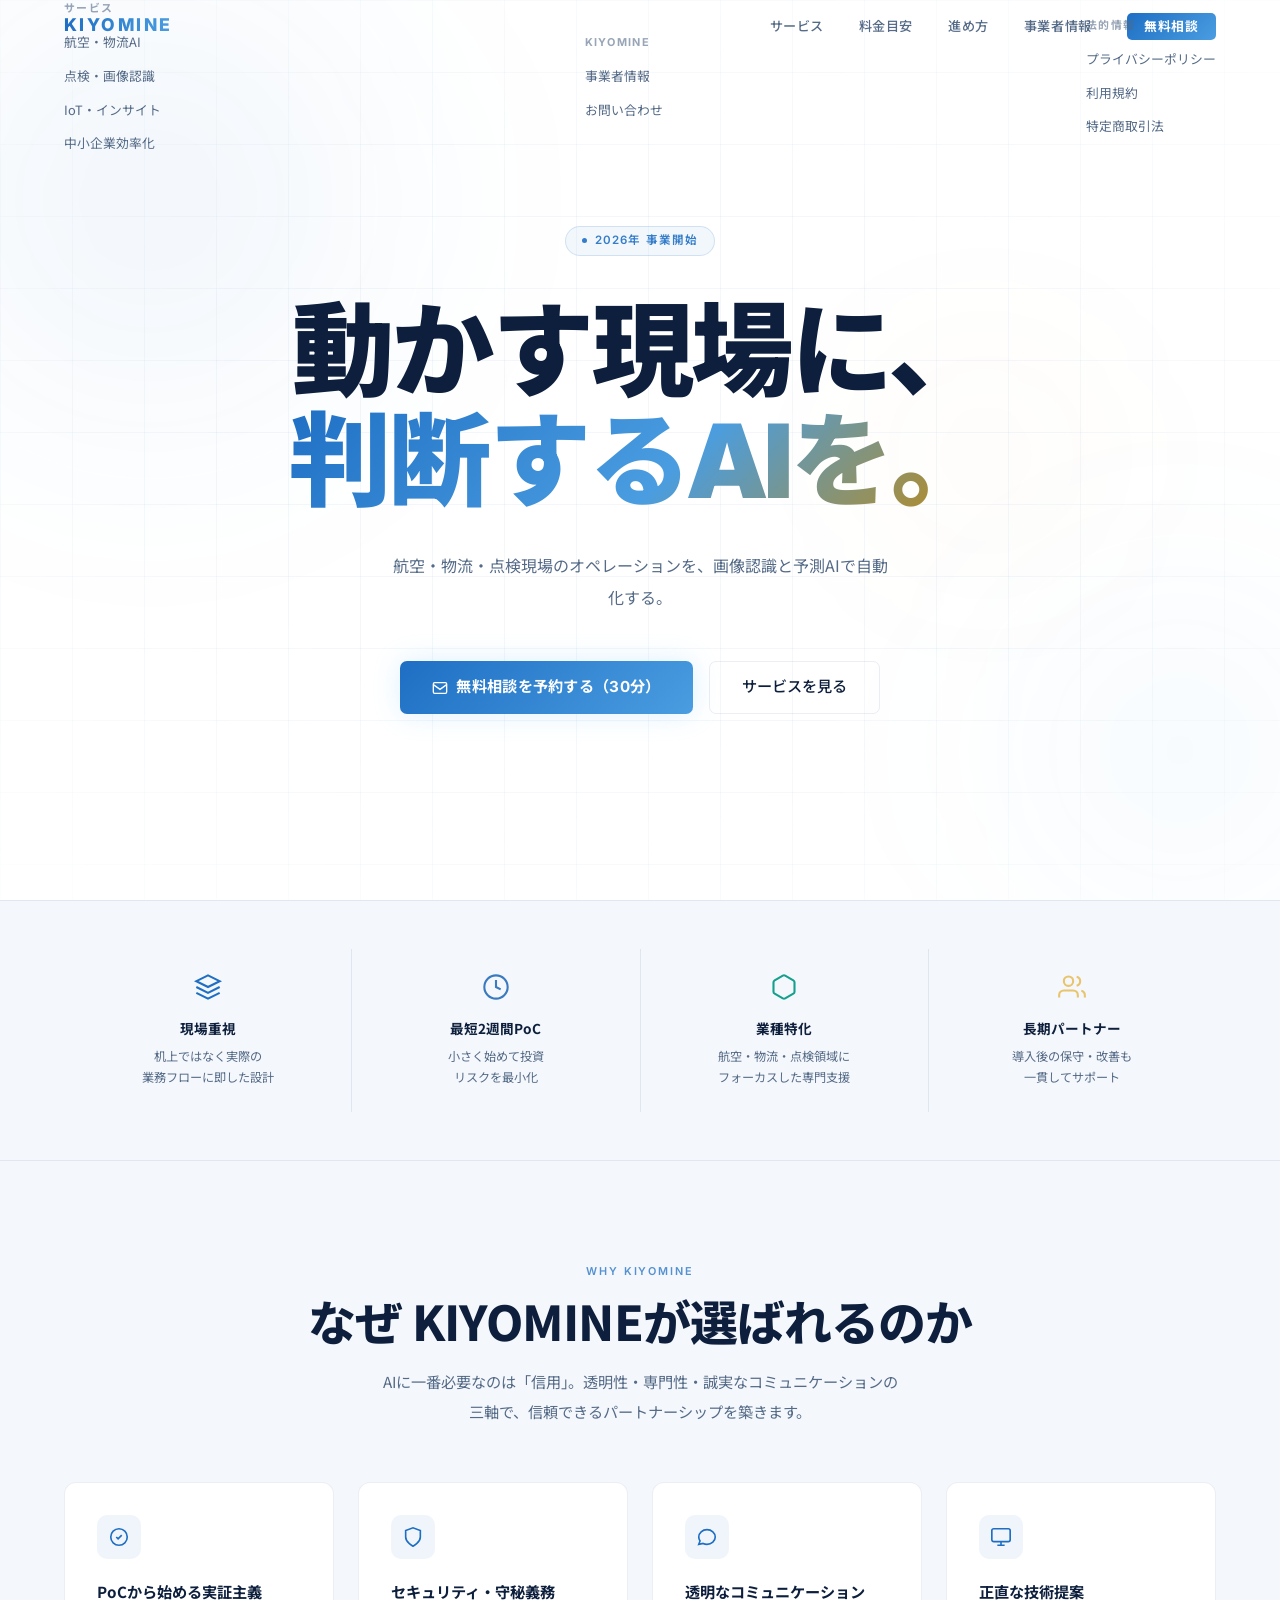
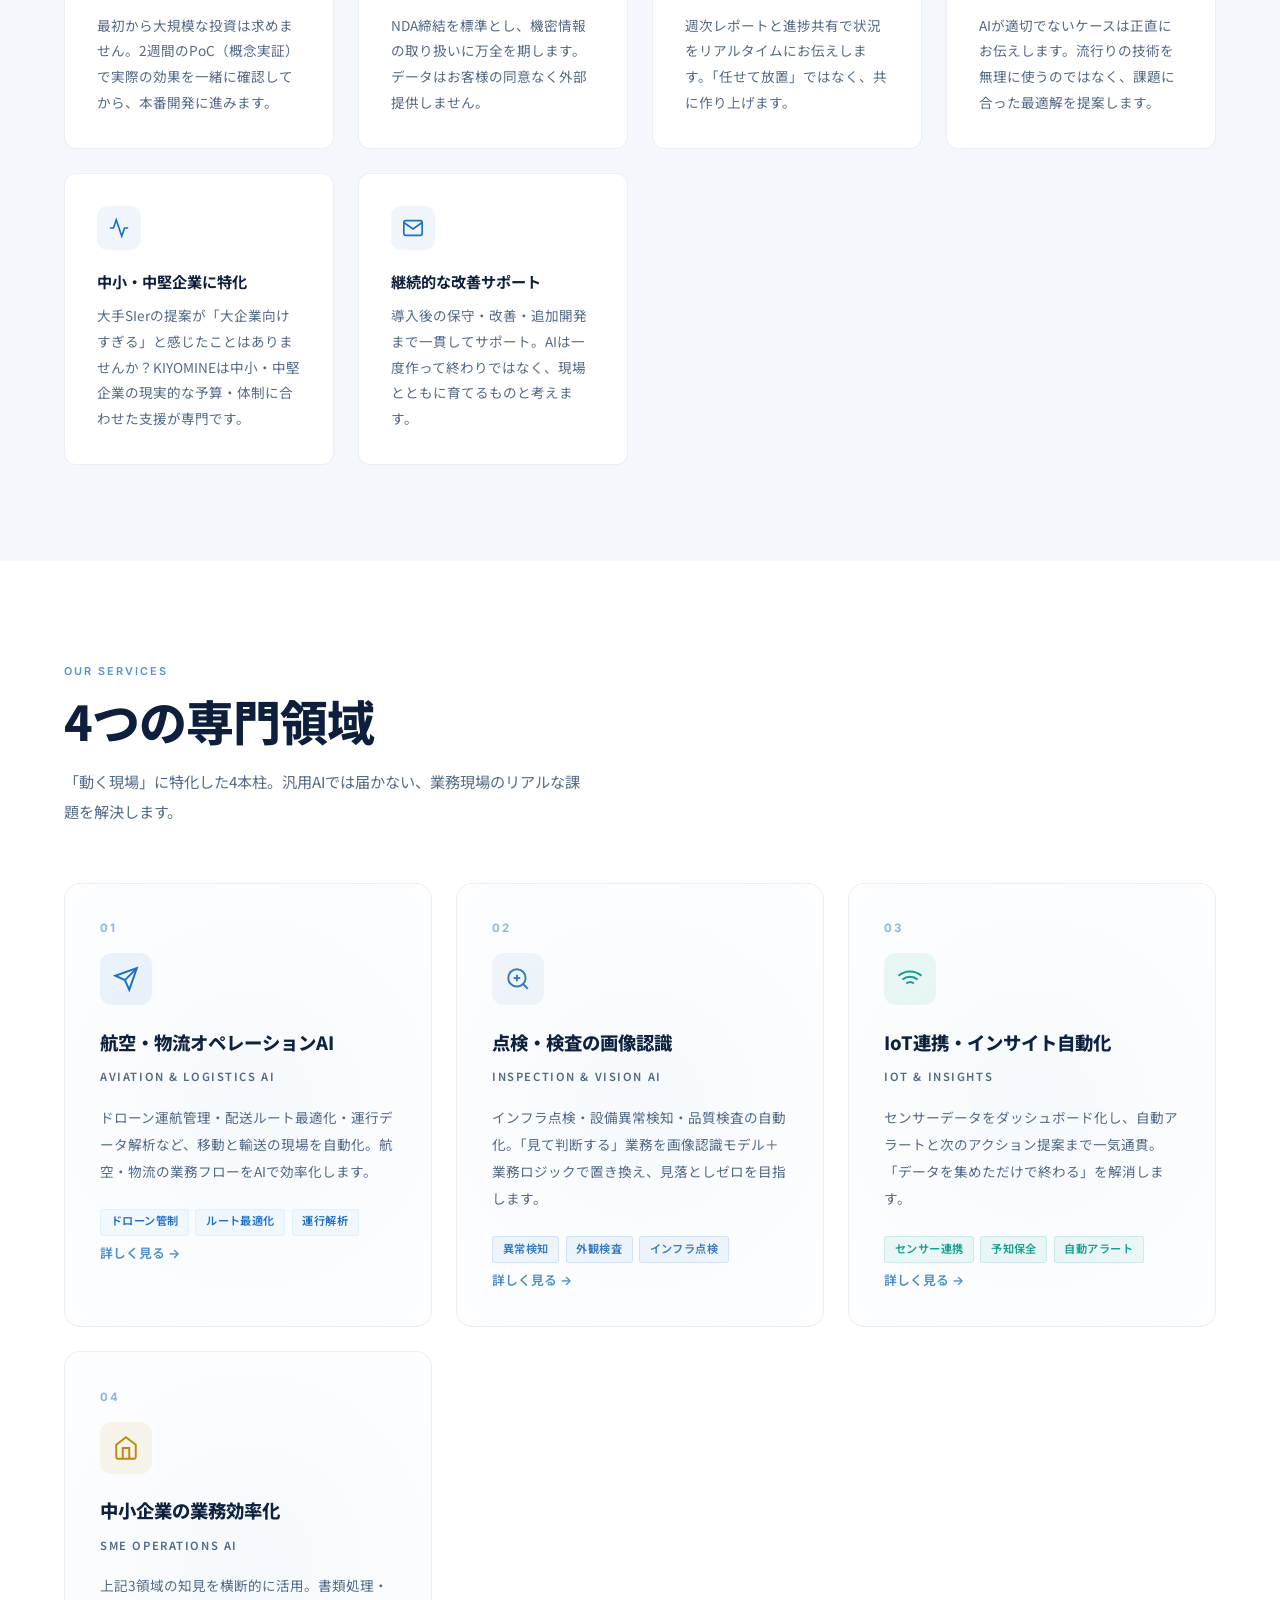
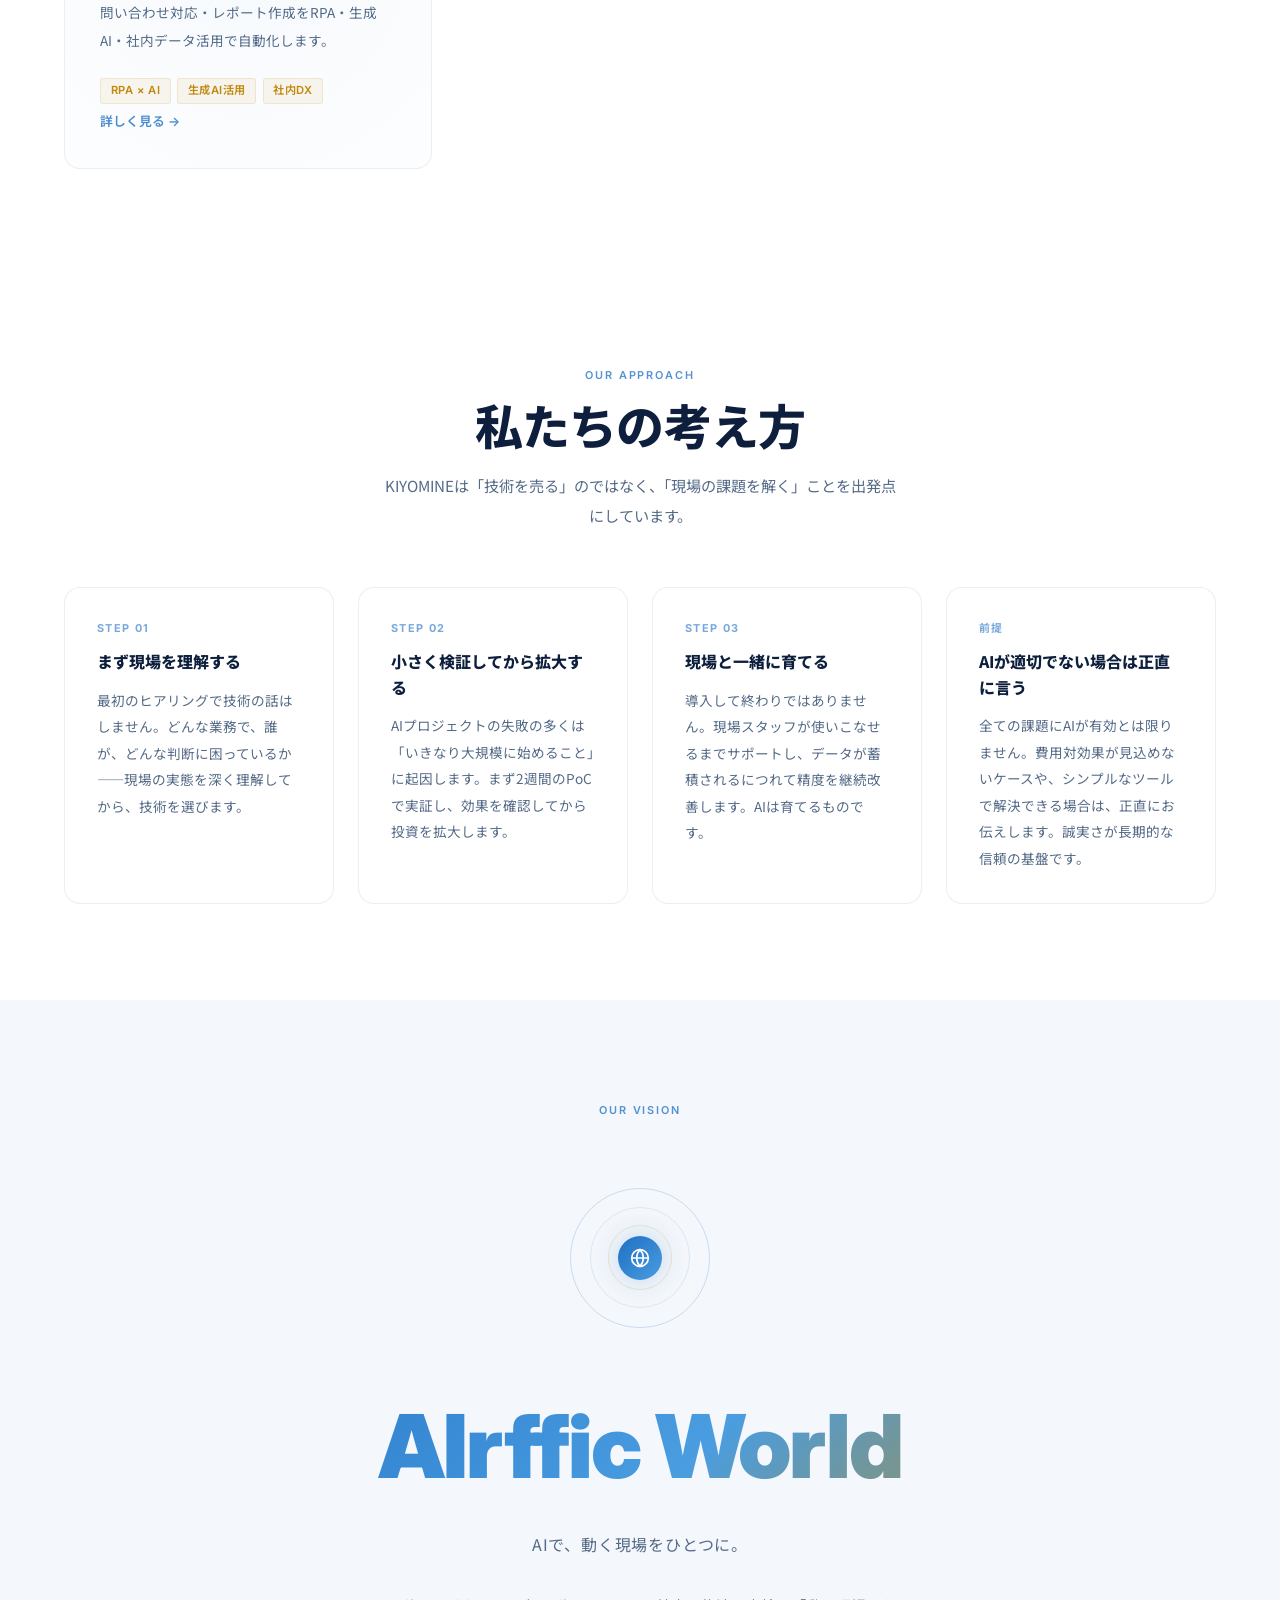
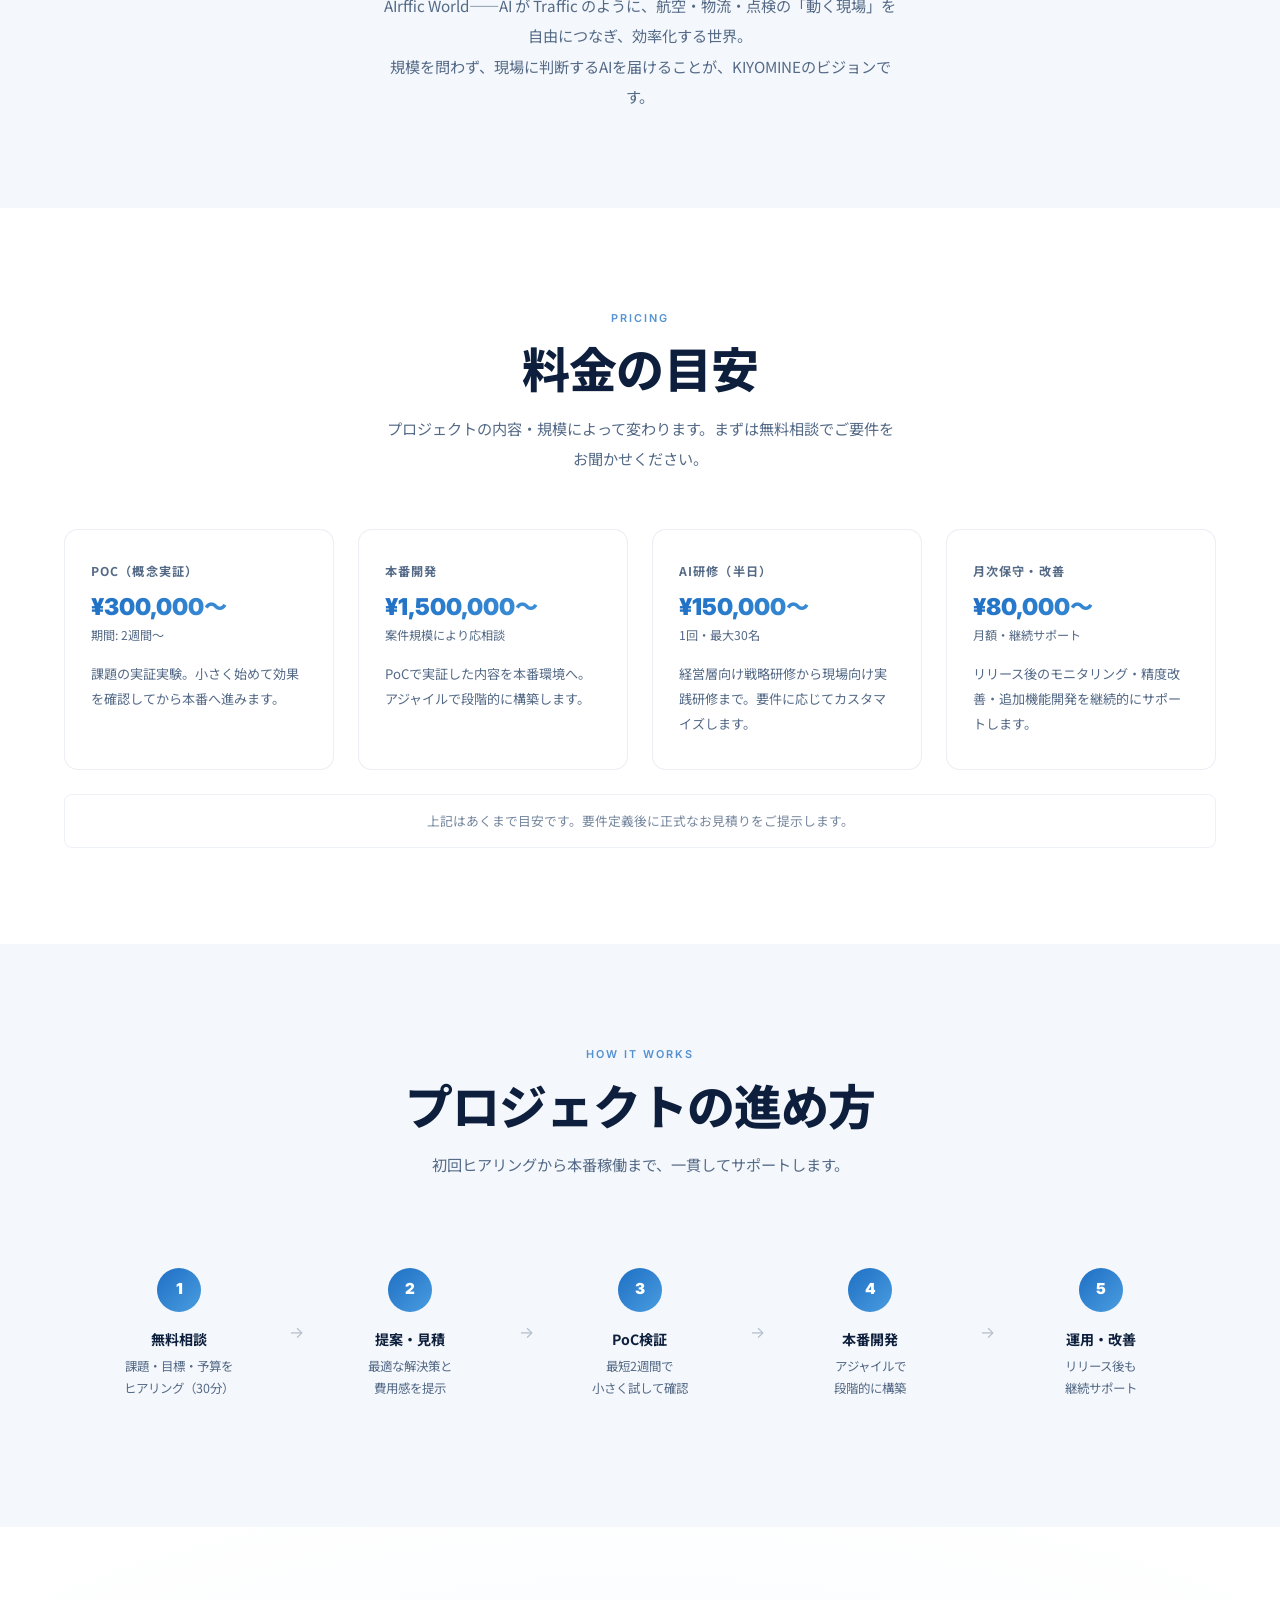
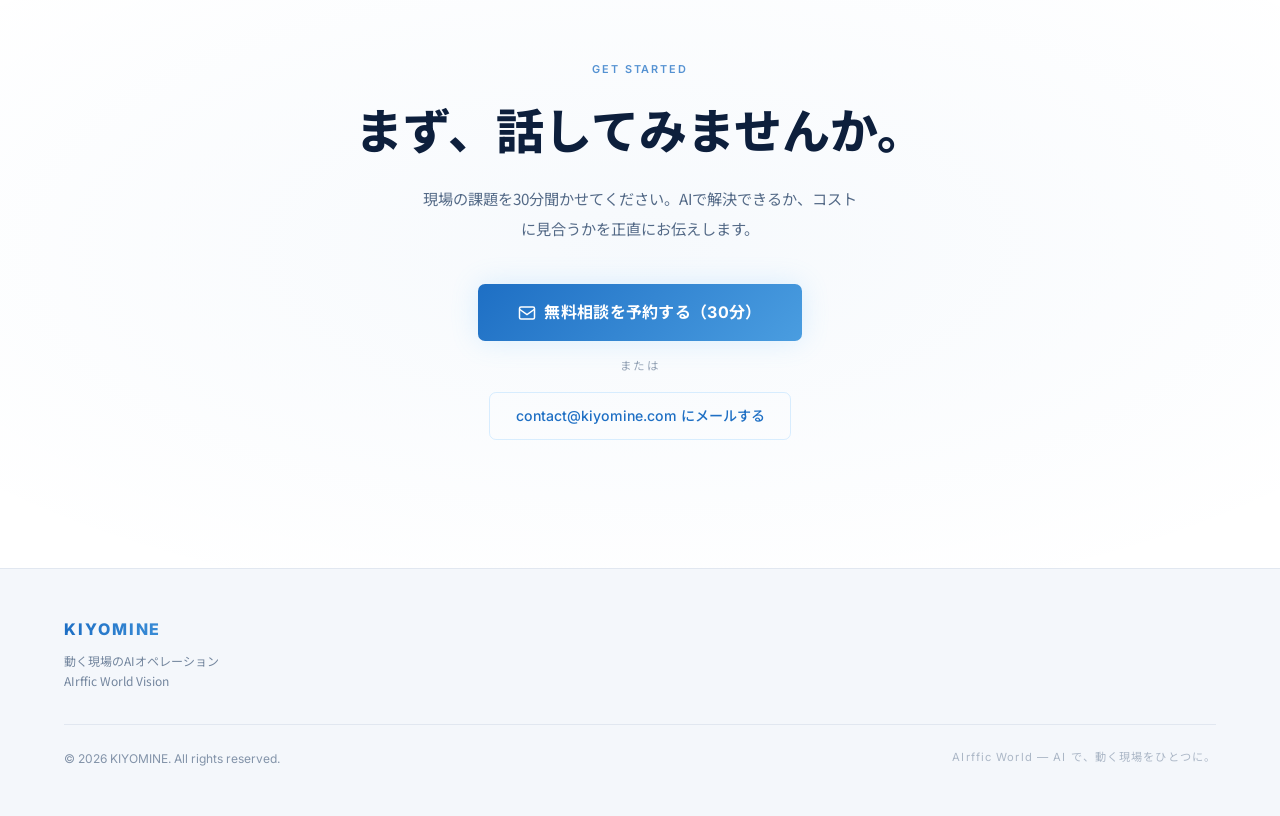
==== commit 27544ea3: "Switch to white background light theme - Replace midnight navy base with white (#ffffff) and light s" ====
--- a/index.html
+++ b/index.html
@@ -63,8 +63,8 @@
       position: absolute;
       inset: 0;
       background-image:
-        linear-gradient(rgba(91,184,255,0.025) 1px, transparent 1px),
-        linear-gradient(90deg, rgba(91,184,255,0.025) 1px, transparent 1px);
+        linear-gradient(rgba(30,111,196,0.05) 1px, transparent 1px),
+        linear-gradient(90deg, rgba(30,111,196,0.05) 1px, transparent 1px);
       background-size: 72px 72px;
       mask-image: radial-gradient(ellipse 80% 80% at 50% 50%, black 40%, transparent 100%);
     }
@@ -76,16 +76,16 @@
       pointer-events: none;
     }
 
-    .orb1 { width: 700px; height: 700px; background: radial-gradient(circle, rgba(91,184,255,0.07), transparent 70%); top: -150px; left: -200px; }
-    .orb2 { width: 500px; height: 500px; background: radial-gradient(circle, rgba(50,100,200,0.09), transparent 70%); bottom: -100px; right: -150px; }
-    .orb3 { width: 280px; height: 280px; background: radial-gradient(circle, rgba(232,196,106,0.04), transparent 70%); top: 35%; right: 12%; }
+    .orb1 { width: 700px; height: 700px; background: radial-gradient(circle, rgba(30,111,196,0.07), transparent 70%); top: -150px; left: -200px; }
+    .orb2 { width: 500px; height: 500px; background: radial-gradient(circle, rgba(74,157,224,0.06), transparent 70%); bottom: -100px; right: -150px; }
+    .orb3 { width: 280px; height: 280px; background: radial-gradient(circle, rgba(196,137,10,0.05), transparent 70%); top: 35%; right: 12%; }
 
     .hero-badge {
       display: inline-flex;
       align-items: center;
       gap: 0.5rem;
-      background: rgba(91,184,255,0.05);
-      border: 1px solid rgba(91,184,255,0.15);
+      background: rgba(30,111,196,0.06);
+      border: 1px solid rgba(30,111,196,0.18);
       border-radius: 999px;
       padding: 0.3rem 1rem;
       font-size: 0.72rem;
@@ -95,7 +95,7 @@
       text-transform: uppercase;
       margin-bottom: 2.5rem;
       position: relative;
-      opacity: 0.8;
+      opacity: 0.9;
     }
 
     .badge-dot {
@@ -187,12 +187,12 @@
       gap: 1.5rem;
     }
 
-    .trust-card { background: var(--card); border: 1px solid var(--border); border-radius: 12px; padding: 2rem; transition: border-color 0.3s, transform 0.3s; position: relative; overflow: hidden; }
+    .trust-card { background: var(--card); border: 1px solid var(--border); border-radius: 12px; padding: 2rem; transition: border-color 0.3s, transform 0.3s, box-shadow 0.3s; position: relative; overflow: hidden; }
     .trust-card::before { content: ''; position: absolute; top: 0; left: 0; right: 0; height: 1px; background: linear-gradient(90deg, var(--accent), var(--accent2)); opacity: 0; transition: opacity 0.3s; }
-    .trust-card:hover { border-color: rgba(91,184,255,0.2); transform: translateY(-4px); }
+    .trust-card:hover { border-color: rgba(30,111,196,0.2); transform: translateY(-4px); box-shadow: 0 12px 40px rgba(0,40,120,0.07); }
     .trust-card:hover::before { opacity: 1; }
 
-    .trust-icon { width: 44px; height: 44px; border-radius: 10px; display: flex; align-items: center; justify-content: center; margin-bottom: 1.2rem; background: rgba(91,184,255,0.06); }
+    .trust-icon { width: 44px; height: 44px; border-radius: 10px; display: flex; align-items: center; justify-content: center; margin-bottom: 1.2rem; background: rgba(30,111,196,0.07); }
     .trust-icon svg { width: 22px; height: 22px; }
 
     .trust-card h3 { font-size: 0.95rem; font-weight: 700; margin-bottom: 0.6rem; font-family: 'Noto Sans JP', sans-serif; }
@@ -222,14 +222,14 @@
       content: '';
       position: absolute;
       inset: 0;
-      background: radial-gradient(600px circle at var(--mx, 50%) var(--my, 50%), rgba(91,184,255,0.03), transparent 60%);
+      background: radial-gradient(600px circle at var(--mx, 50%) var(--my, 50%), rgba(30,111,196,0.04), transparent 60%);
       pointer-events: none;
     }
 
     .service-card:hover {
-      border-color: rgba(91,184,255,0.2);
+      border-color: rgba(30,111,196,0.2);
       transform: translateY(-6px);
-      box-shadow: 0 20px 60px rgba(4,12,30,0.5);
+      box-shadow: 0 20px 60px rgba(0,40,120,0.09);
     }
 
     .service-num { font-size: 0.72rem; font-weight: 700; letter-spacing: 0.12em; color: var(--accent); margin-bottom: 1rem; opacity: 0.5; }
@@ -243,19 +243,19 @@
 
     .service-tags { display: flex; flex-wrap: wrap; gap: 0.4rem; }
 
-    .s1 .service-icon-wrap { background: rgba(91,184,255,0.08); }
-    .s2 .service-icon-wrap { background: rgba(136,180,224,0.08); }
-    .s3 .service-icon-wrap { background: rgba(78,201,180,0.08); }
-    .s4 .service-icon-wrap { background: rgba(232,196,106,0.08); }
-
-    .s1 .service-icon-wrap svg { stroke: #5bb8ff; }
-    .s2 .service-icon-wrap svg { stroke: #88b4e0; }
-    .s3 .service-icon-wrap svg { stroke: #4ec9b4; }
-    .s4 .service-icon-wrap svg { stroke: #e8c46a; }
-
-    .s2 .tag { color: #88b4e0; background: rgba(136,180,224,0.07); border-color: rgba(136,180,224,0.14); }
-    .s3 .tag { color: #4ec9b4; background: rgba(78,201,180,0.07); border-color: rgba(78,201,180,0.14); }
-    .s4 .tag { color: #e8c46a; background: rgba(232,196,106,0.07); border-color: rgba(232,196,106,0.14); }
+    .s1 .service-icon-wrap { background: rgba(30,111,196,0.08); }
+    .s2 .service-icon-wrap { background: rgba(88,140,200,0.08); }
+    .s3 .service-icon-wrap { background: rgba(20,160,140,0.08); }
+    .s4 .service-icon-wrap { background: rgba(196,137,10,0.08); }
+
+    .s1 .service-icon-wrap svg { stroke: #1e6fc4; }
+    .s2 .service-icon-wrap svg { stroke: #3a7abf; }
+    .s3 .service-icon-wrap svg { stroke: #14a08c; }
+    .s4 .service-icon-wrap svg { stroke: #c4890a; }
+
+    .s2 .tag { color: #3a7abf; background: rgba(58,122,191,0.07); border-color: rgba(58,122,191,0.14); }
+    .s3 .tag { color: #14a08c; background: rgba(20,160,140,0.07); border-color: rgba(20,160,140,0.14); }
+    .s4 .tag { color: #c4890a; background: rgba(196,137,10,0.07); border-color: rgba(196,137,10,0.14); }
 
     .service-link { font-size: 0.8rem; color: var(--accent); font-weight: 600; display: flex; align-items: center; gap: 0.3rem; margin-top: 0.5rem; opacity: 0.8; }
 
@@ -292,17 +292,17 @@
     .vision { background: var(--surface); text-align: center; }
 
     .vision-globe { width: 140px; height: 140px; margin: 0 auto 3rem; position: relative; display: flex; align-items: center; justify-content: center; }
-    .globe-ring { position: absolute; border-radius: 50%; border: 1px solid rgba(91,184,255,0.14); animation: spin linear infinite; }
+    .globe-ring { position: absolute; border-radius: 50%; border: 1px solid rgba(30,111,196,0.2); animation: spin linear infinite; }
     .ring1 { width: 100%; height: 100%; animation-duration: 14s; }
-    .ring2 { width: 72%; height: 72%; animation-duration: 9s; animation-direction: reverse; border-color: rgba(160,200,240,0.11); }
-    .ring3 { width: 46%; height: 46%; animation-duration: 6s; border-color: rgba(232,196,106,0.11); }
+    .ring2 { width: 72%; height: 72%; animation-duration: 9s; animation-direction: reverse; border-color: rgba(74,157,224,0.16); }
+    .ring3 { width: 46%; height: 46%; animation-duration: 6s; border-color: rgba(196,137,10,0.16); }
 
     .globe-core {
       width: 44px; height: 44px;
       background: linear-gradient(135deg, var(--accent), var(--accent2));
       border-radius: 50%;
       z-index: 1;
-      box-shadow: 0 0 28px rgba(91,184,255,0.3);
+      box-shadow: 0 0 28px rgba(30,111,196,0.25);
       display: flex; align-items: center; justify-content: center;
     }
 
@@ -339,7 +339,7 @@
       transition: border-color 0.3s;
     }
 
-    .pricing-card:hover { border-color: rgba(91,184,255,0.2); }
+    .pricing-card:hover { border-color: rgba(30,111,196,0.2); box-shadow: 0 8px 30px rgba(0,40,120,0.06); }
 
     .pricing-label { font-size: 0.76rem; font-weight: 700; color: var(--muted); text-transform: uppercase; letter-spacing: 0.1em; margin-bottom: 0.75rem; font-family: 'Noto Sans JP', sans-serif; }
     .pricing-price {
@@ -377,7 +377,7 @@
 
     /* ─── CTA SECTION ────────────────────────────────── */
     .cta-section { background: var(--bg); text-align: center; padding: 8rem 5%; position: relative; overflow: hidden; }
-    .cta-bg { position: absolute; inset: 0; background: radial-gradient(ellipse 70% 60% at 50% 50%, rgba(91,184,255,0.04), transparent); }
+    .cta-bg { position: absolute; inset: 0; background: radial-gradient(ellipse 70% 60% at 50% 50%, rgba(30,111,196,0.04), transparent); }
     .cta-section h2 { font-size: clamp(1.8rem, 4vw, 3rem); font-weight: 800; margin-bottom: 1rem; font-family: 'Noto Sans JP', sans-serif; position: relative; }
     .cta-section > p { font-size: 0.95rem; color: var(--muted); max-width: 440px; margin: 0 auto 2.5rem; line-height: 2; font-family: 'Noto Sans JP', sans-serif; position: relative; }
 
@@ -447,21 +447,21 @@
 <div class="value-props">
   <div class="value-item fade-in">
     <div class="value-icon" aria-hidden="true">
-      <svg width="28" height="28" fill="none" stroke="var(--accent)" stroke-width="1.8" viewBox="0 0 24 24"><path d="M12 2L2 7l10 5 10-5-10-5z"/><path d="M2 17l10 5 10-5"/><path d="M2 12l10 5 10-5"/></svg>
+      <svg width="28" height="28" fill="none" stroke="#1e6fc4" stroke-width="1.8" viewBox="0 0 24 24"><path d="M12 2L2 7l10 5 10-5-10-5z"/><path d="M2 17l10 5 10-5"/><path d="M2 12l10 5 10-5"/></svg>
     </div>
     <div class="value-label">現場重視</div>
     <div class="value-desc">机上ではなく実際の<br>業務フローに即した設計</div>
   </div>
   <div class="value-item fade-in">
     <div class="value-icon" aria-hidden="true">
-      <svg width="28" height="28" fill="none" stroke="var(--accent2)" stroke-width="1.8" viewBox="0 0 24 24"><circle cx="12" cy="12" r="10"/><path d="M12 6v6l4 2"/></svg>
+      <svg width="28" height="28" fill="none" stroke="#3a7abf" stroke-width="1.8" viewBox="0 0 24 24"><circle cx="12" cy="12" r="10"/><path d="M12 6v6l4 2"/></svg>
     </div>
     <div class="value-label">最短2週間PoC</div>
     <div class="value-desc">小さく始めて投資<br>リスクを最小化</div>
   </div>
   <div class="value-item fade-in">
     <div class="value-icon" aria-hidden="true">
-      <svg width="28" height="28" fill="none" stroke="var(--accent3)" stroke-width="1.8" viewBox="0 0 24 24"><path d="M21 16V8a2 2 0 0 0-1-1.73l-7-4a2 2 0 0 0-2 0l-7 4A2 2 0 0 0 3 8v8a2 2 0 0 0 1 1.73l7 4a2 2 0 0 0 2 0l7-4A2 2 0 0 0 21 16z"/></svg>
+      <svg width="28" height="28" fill="none" stroke="#14a08c" stroke-width="1.8" viewBox="0 0 24 24"><path d="M21 16V8a2 2 0 0 0-1-1.73l-7-4a2 2 0 0 0-2 0l-7 4A2 2 0 0 0 3 8v8a2 2 0 0 0 1 1.73l7 4a2 2 0 0 0 2 0l7-4A2 2 0 0 0 21 16z"/></svg>
     </div>
     <div class="value-label">業種特化</div>
     <div class="value-desc">航空・物流・点検領域に<br>フォーカスした専門支援</div>
--- a/css/style.css
+++ b/css/style.css
@@ -5,21 +5,21 @@
 *, *::before, *::after { box-sizing: border-box; margin: 0; padding: 0; }
 
 :root {
-  /* Base: midnight navy — 夜明け前の深い空 */
-  --bg:      #040c1e;
-  --surface: #071428;
-  --card:    #0a1c35;
-  --border:  rgba(140, 180, 255, 0.08);
+  /* Base: white — 澄み切った空 */
+  --bg:      #ffffff;
+  --surface: #f4f7fb;
+  --card:    #ffffff;
+  --border:  rgba(0, 40, 120, 0.08);
 
   /* Accents */
-  --accent:  #5bb8ff;    /* Clear sky blue — クリアブルー */
-  --accent2: #a0c8f0;    /* Soft dawn blue — 夜明けの白光 */
-  --accent3: #e8c46a;    /* Dawn gold — 暁の金 (use sparingly) */
+  --accent:  #1e6fc4;    /* Deep sky blue — クリアブルー */
+  --accent2: #4a9de0;    /* Mid sky blue — 夜明けの青 */
+  --accent3: #c4890a;    /* Amber gold — 暁の金 (use sparingly) */
 
   /* Text */
-  --text:    #dceeff;
-  --muted:   #5e7a9e;
-  --glow:    rgba(91, 184, 255, 0.12);
+  --text:    #0d1f3c;
+  --muted:   #546a87;
+  --glow:    rgba(30, 111, 196, 0.1);
 }
 
 html { scroll-behavior: smooth; }
@@ -48,7 +48,7 @@
 }
 
 nav.nav--scrolled {
-  background: rgba(4, 12, 30, 0.92);
+  background: rgba(255, 255, 255, 0.94);
   backdrop-filter: blur(20px);
   -webkit-backdrop-filter: blur(20px);
   border-bottom-color: var(--border);
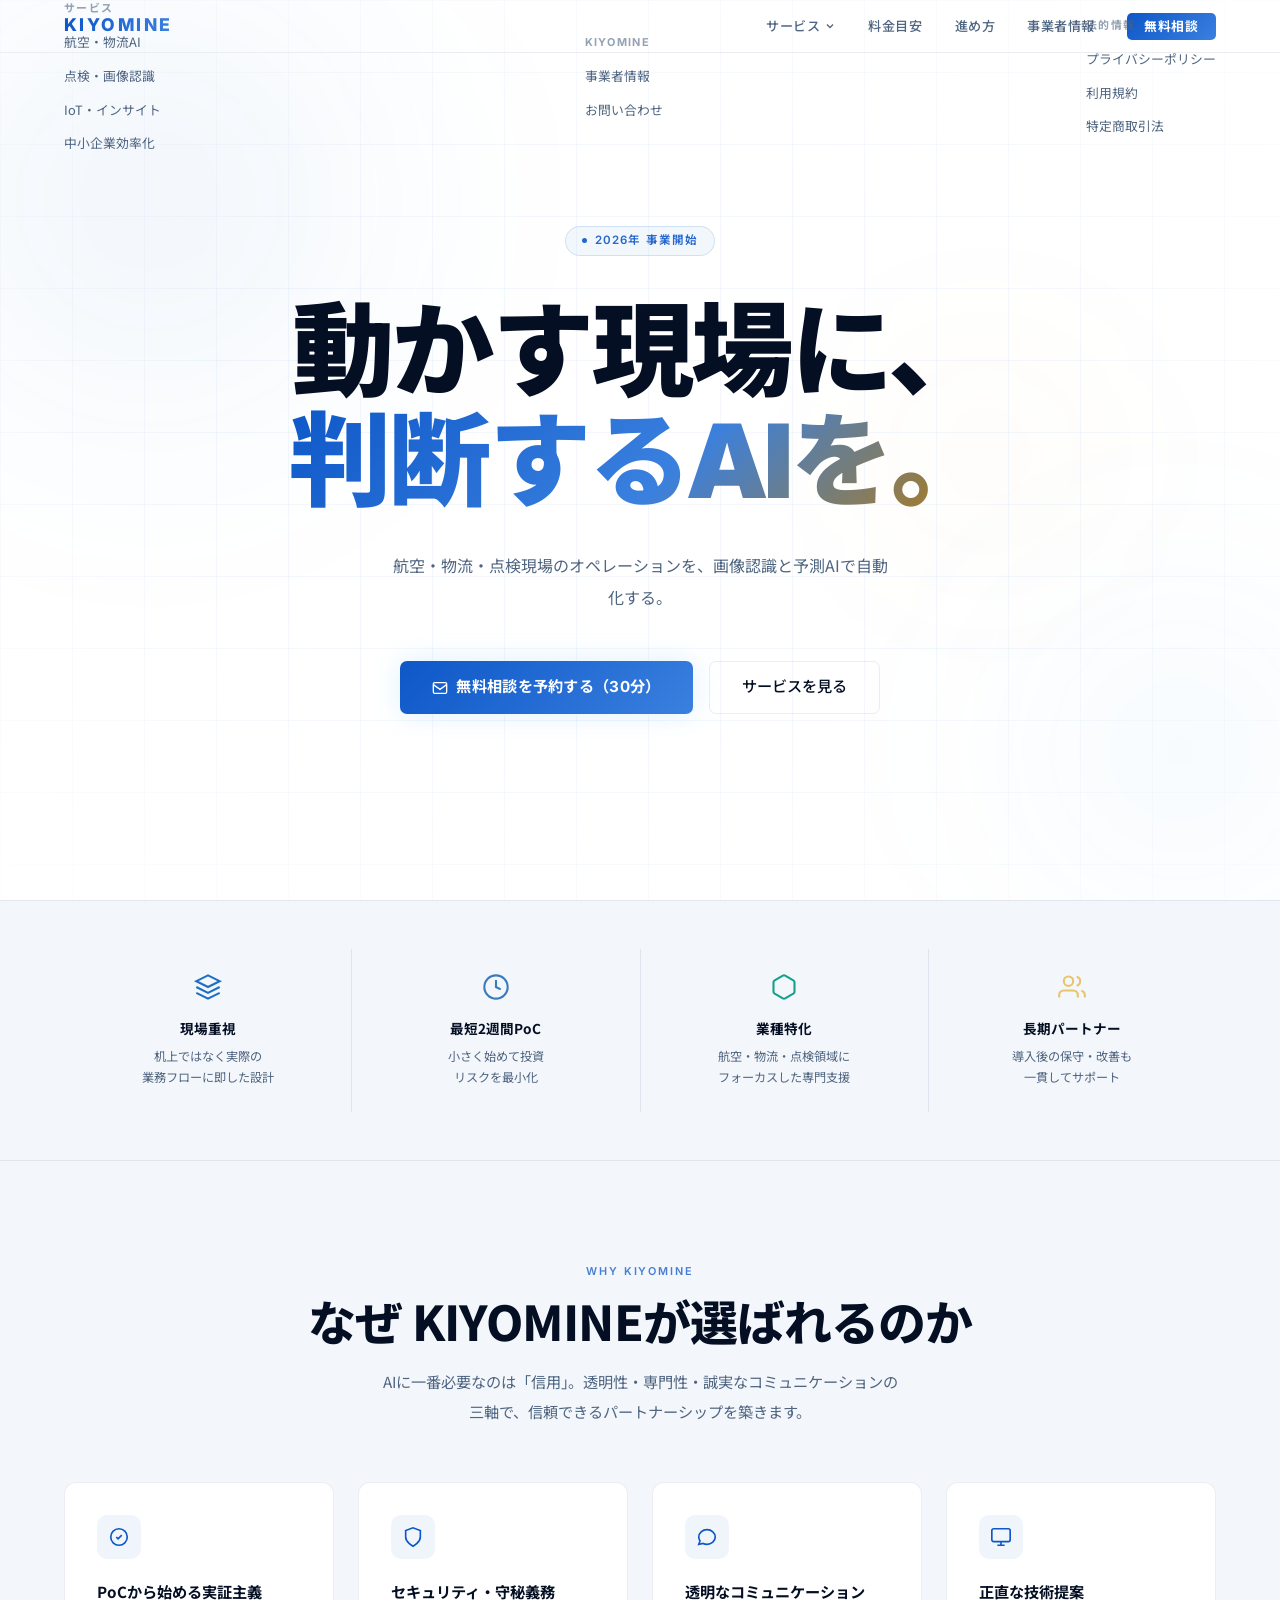
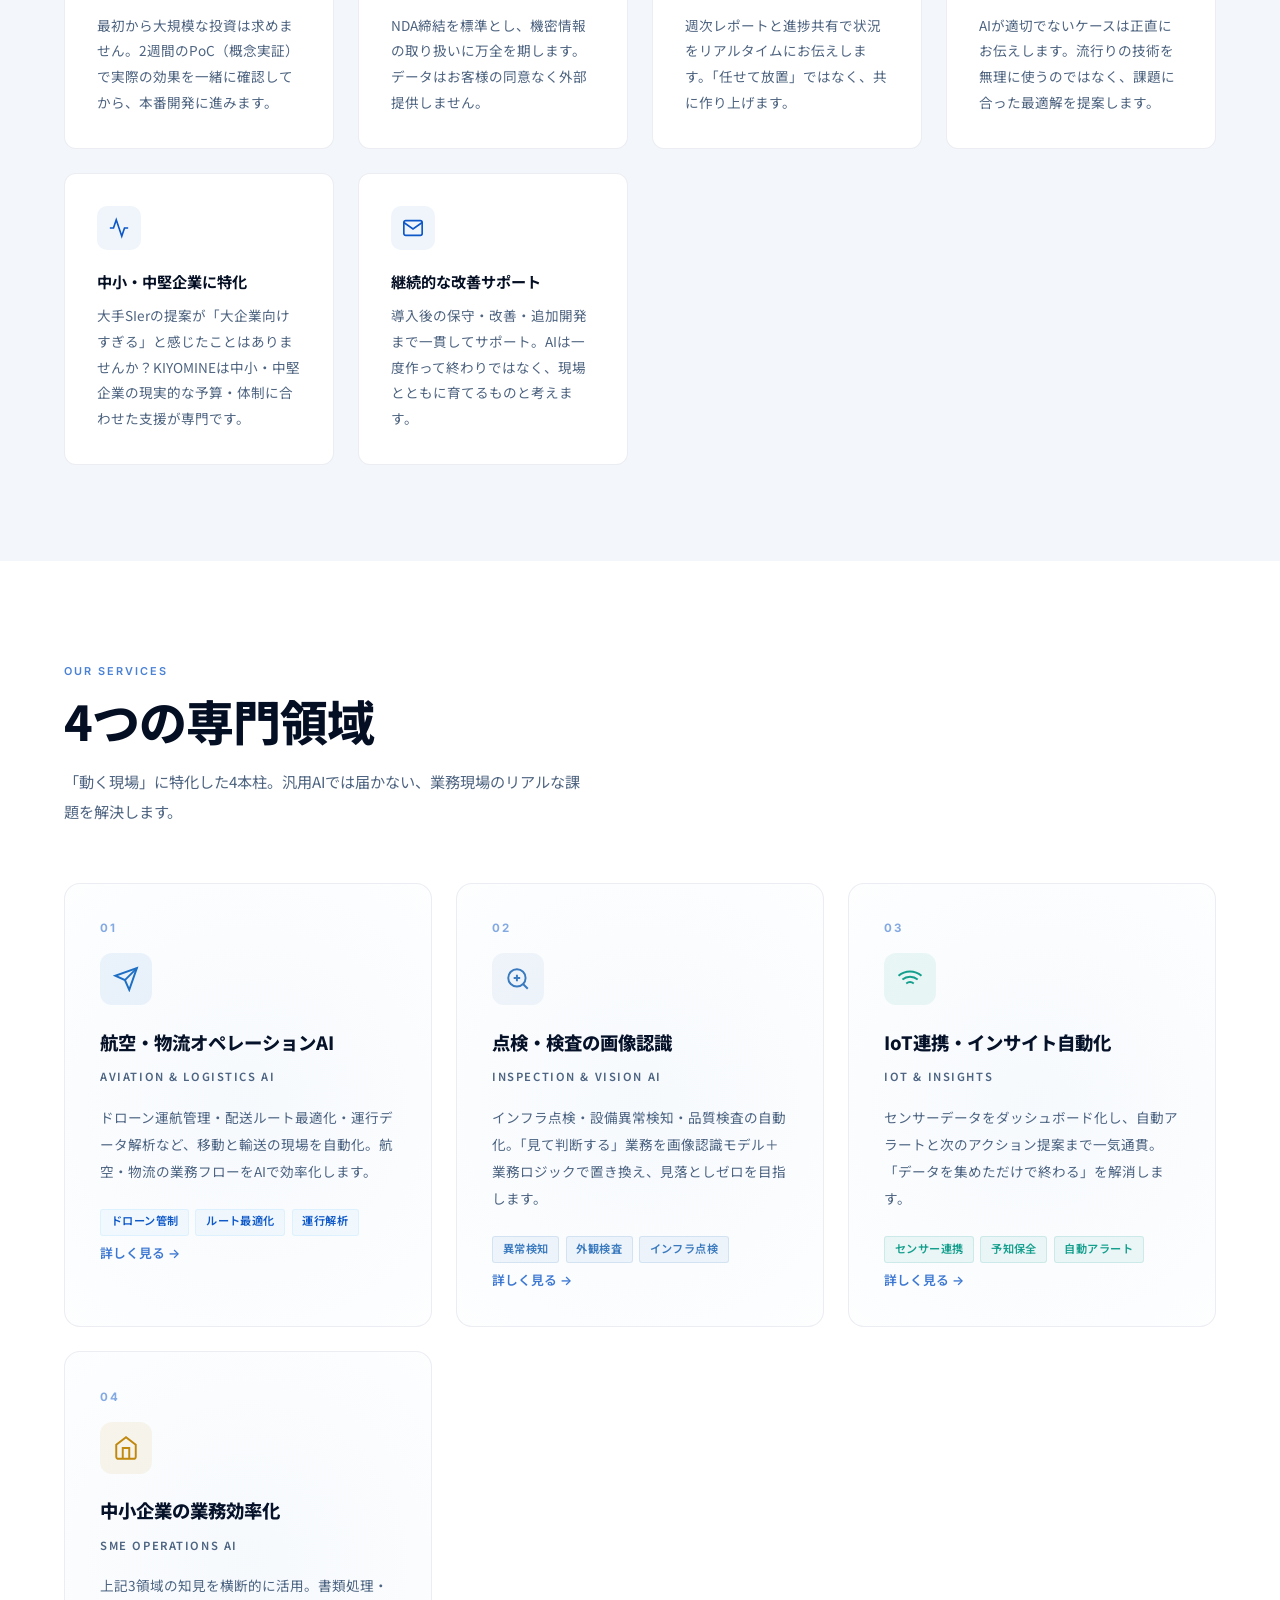
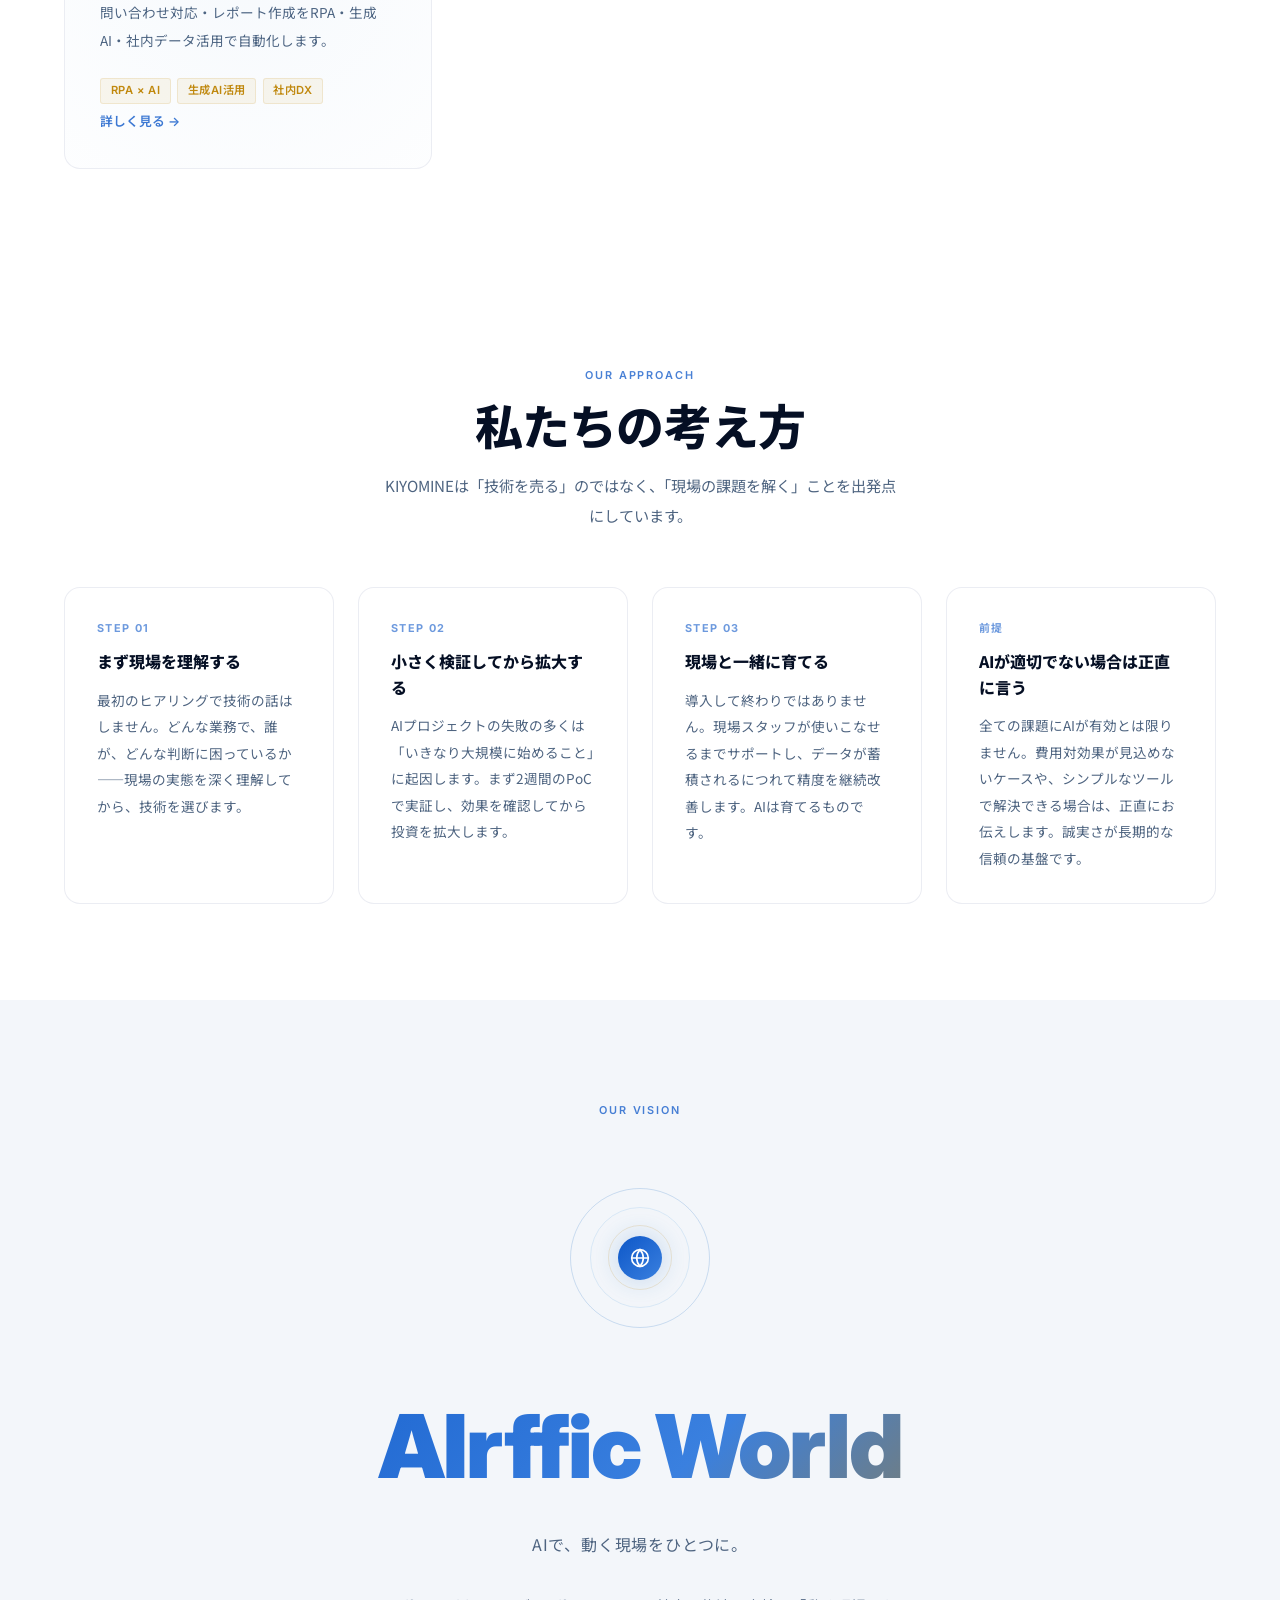
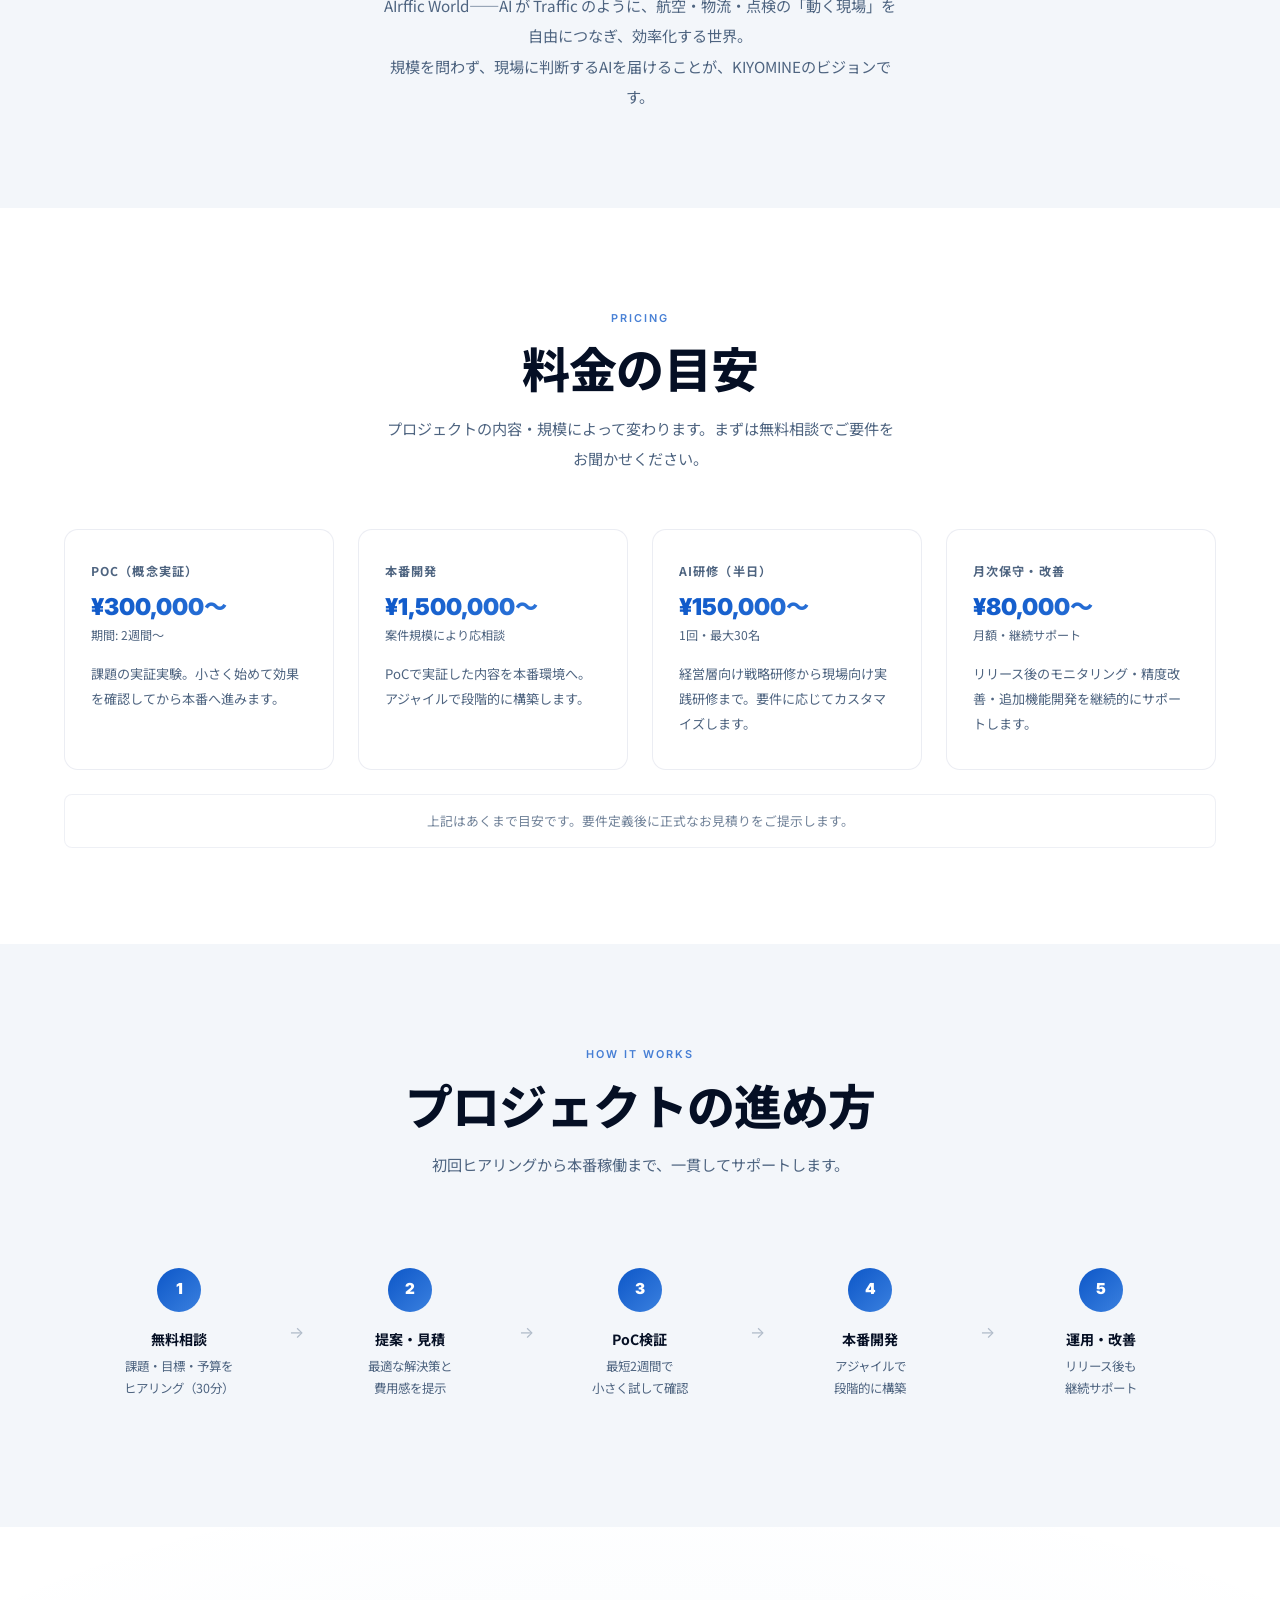
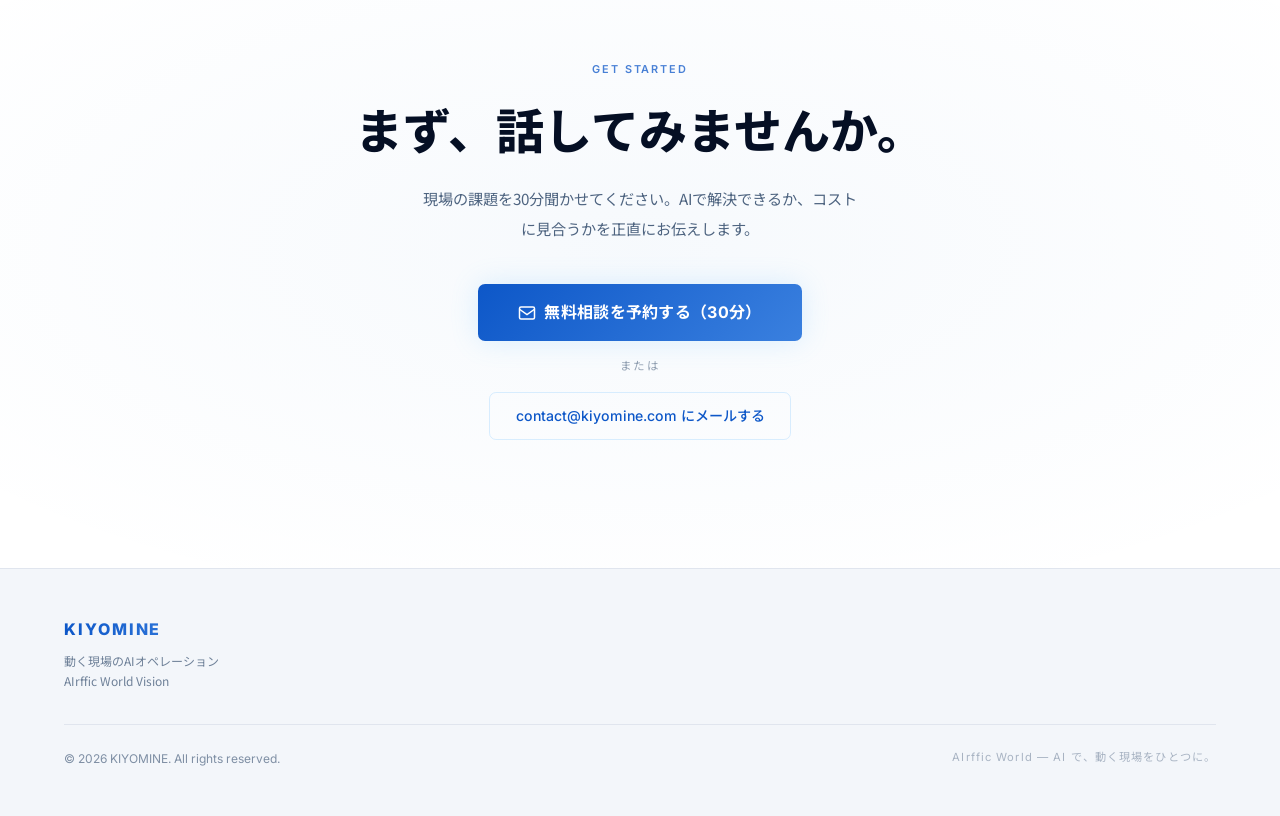
==== commit d228a1a3: "Add dropdown nav + mobile accordion + NASA blue palette Navigation: - Desktop: サービス button opens cli" ====
--- a/index.html
+++ b/index.html
@@ -404,13 +404,59 @@
 <nav>
   <a href="/" class="nav-logo">KIYOMINE</a>
   <ul class="nav-links">
-    <li><a href="/services/">サービス</a></li>
+    <li class="nav-dropdown-parent">
+      <button class="nav-dropdown-trigger" aria-expanded="false" aria-haspopup="true">
+        サービス
+        <svg class="dropdown-chevron" width="12" height="12" viewBox="0 0 24 24" fill="none" stroke="currentColor" stroke-width="2.5" aria-hidden="true"><path d="M6 9l6 6 6-6"/></svg>
+      </button>
+      <div class="nav-dropdown">
+        <a href="/services/aviation-logistics/">
+          <span class="dropdown-label">航空・物流AI</span>
+          <span class="dropdown-sub">Aviation &amp; Logistics</span>
+        </a>
+        <a href="/services/inspection-vision/">
+          <span class="dropdown-label">点検・画像認識</span>
+          <span class="dropdown-sub">Inspection &amp; Vision AI</span>
+        </a>
+        <a href="/services/iot-insights/">
+          <span class="dropdown-label">IoT・インサイト</span>
+          <span class="dropdown-sub">IoT &amp; Insights</span>
+        </a>
+        <a href="/services/sme-operations/">
+          <span class="dropdown-label">中小企業効率化</span>
+          <span class="dropdown-sub">SME Operations AI</span>
+        </a>
+      </div>
+    </li>
     <li><a href="/#pricing">料金目安</a></li>
     <li><a href="/#process">進め方</a></li>
     <li><a href="/about/">事業者情報</a></li>
     <li><a href="/contact/" class="nav-cta">無料相談</a></li>
   </ul>
+  <button class="nav-hamburger" aria-label="メニューを開く" aria-expanded="false">
+    <span></span><span></span><span></span>
+  </button>
 </nav>
+<div class="nav-mobile">
+  <ul>
+    <li class="mobile-accordion">
+      <button class="mobile-accordion-trigger" aria-expanded="false">
+        サービス
+        <svg width="12" height="12" viewBox="0 0 24 24" fill="none" stroke="currentColor" stroke-width="2.5" aria-hidden="true"><path d="M6 9l6 6 6-6"/></svg>
+      </button>
+      <div class="mobile-accordion-body">
+        <a href="/services/aviation-logistics/">航空・物流AI</a>
+        <a href="/services/inspection-vision/">点検・画像認識</a>
+        <a href="/services/iot-insights/">IoT・インサイト</a>
+        <a href="/services/sme-operations/">中小企業効率化</a>
+      </div>
+    </li>
+    <li><a href="/#pricing">料金目安</a></li>
+    <li><a href="/#process">進め方</a></li>
+    <li><a href="/about/">事業者情報</a></li>
+    <li><a href="/contact/" class="nav-cta-mobile">無料相談</a></li>
+  </ul>
+</div>
 
 <!-- HERO -->
 <section class="hero">
--- a/css/style.css
+++ b/css/style.css
@@ -5,21 +5,21 @@
 *, *::before, *::after { box-sizing: border-box; margin: 0; padding: 0; }
 
 :root {
-  /* Base: white — 澄み切った空 */
+  /* Base: white — NASA precision white */
   --bg:      #ffffff;
-  --surface: #f4f7fb;
+  --surface: #f3f6fa;
   --card:    #ffffff;
-  --border:  rgba(0, 40, 120, 0.08);
-
-  /* Accents */
-  --accent:  #1e6fc4;    /* Deep sky blue — クリアブルー */
-  --accent2: #4a9de0;    /* Mid sky blue — 夜明けの青 */
-  --accent3: #c4890a;    /* Amber gold — 暁の金 (use sparingly) */
+  --border:  rgba(0, 30, 100, 0.08);
+
+  /* Accents — NASA deep blue palette */
+  --accent:  #0d57c8;    /* NASA-like electric deep blue */
+  --accent2: #3a80df;    /* Mid blue — sky horizon */
+  --accent3: #b87a08;    /* Amber — instrument gold (use sparingly) */
 
   /* Text */
-  --text:    #0d1f3c;
-  --muted:   #546a87;
-  --glow:    rgba(30, 111, 196, 0.1);
+  --text:    #050f24;
+  --muted:   #4e6480;
+  --glow:    rgba(13, 87, 200, 0.1);
 }
 
 html { scroll-behavior: smooth; }
@@ -48,7 +48,7 @@
 }
 
 nav.nav--scrolled {
-  background: rgba(255, 255, 255, 0.94);
+  background: rgba(255, 255, 255, 0.97);
   backdrop-filter: blur(20px);
   -webkit-backdrop-filter: blur(20px);
   border-bottom-color: var(--border);
@@ -71,7 +71,7 @@
 
 .nav-links {
   display: flex;
-  gap: 2.2rem;
+  gap: 2rem;
   list-style: none;
   align-items: center;
 }
@@ -89,7 +89,7 @@
 
 .nav-cta {
   background: linear-gradient(135deg, var(--accent), var(--accent2));
-  color: var(--bg) !important;
+  color: #fff !important;
   padding: 0.38rem 1.1rem;
   border-radius: 5px;
   font-weight: 700 !important;
@@ -98,6 +98,187 @@
 }
 
 .nav-cta:hover { opacity: 0.85; }
+
+/* ─── DROPDOWN ───────────────────────────────────── */
+.nav-dropdown-parent { position: relative; }
+
+.nav-dropdown-trigger {
+  background: none;
+  border: none;
+  color: var(--muted);
+  font-size: 0.82rem;
+  font-weight: 500;
+  letter-spacing: 0.04em;
+  cursor: pointer;
+  display: flex;
+  align-items: center;
+  gap: 0.25rem;
+  padding: 0;
+  font-family: inherit;
+  transition: color 0.2s;
+}
+
+.nav-dropdown-trigger:hover { color: var(--text); }
+.dropdown-chevron { transition: transform 0.25s ease; }
+.nav-dropdown-parent.is-open .dropdown-chevron { transform: rotate(180deg); }
+
+.nav-dropdown {
+  position: absolute;
+  top: calc(100% + 14px);
+  left: 50%;
+  transform: translateX(-50%) translateY(-6px);
+  background: #fff;
+  border: 1px solid var(--border);
+  border-radius: 8px;
+  padding: 0.4rem;
+  min-width: 240px;
+  box-shadow: 0 8px 32px rgba(0, 20, 80, 0.1), 0 2px 8px rgba(0, 20, 80, 0.05);
+  opacity: 0;
+  pointer-events: none;
+  transition: opacity 0.2s ease, transform 0.2s ease;
+  z-index: 200;
+}
+
+.nav-dropdown-parent.is-open .nav-dropdown {
+  opacity: 1;
+  pointer-events: auto;
+  transform: translateX(-50%) translateY(0);
+}
+
+.nav-dropdown a {
+  display: block;
+  padding: 0.6rem 0.9rem;
+  border-radius: 5px;
+  text-decoration: none;
+  transition: background 0.15s;
+}
+
+.nav-dropdown a:hover { background: var(--surface); }
+
+.dropdown-label {
+  display: block;
+  font-size: 0.84rem;
+  font-weight: 600;
+  color: var(--text);
+  font-family: 'Noto Sans JP', sans-serif;
+}
+
+.dropdown-sub {
+  display: block;
+  font-size: 0.7rem;
+  color: var(--muted);
+  letter-spacing: 0.04em;
+  margin-top: 0.1rem;
+}
+
+/* ─── HAMBURGER ──────────────────────────────────── */
+.nav-hamburger {
+  display: none;
+  background: none;
+  border: none;
+  cursor: pointer;
+  padding: 0.4rem;
+  flex-direction: column;
+  justify-content: center;
+  gap: 5px;
+}
+
+.nav-hamburger span {
+  display: block;
+  width: 22px;
+  height: 1.5px;
+  background: var(--text);
+  border-radius: 2px;
+  transition: transform 0.25s ease, opacity 0.25s ease;
+  transform-origin: center;
+}
+
+.nav-hamburger.is-open span:nth-child(1) { transform: translateY(6.5px) rotate(45deg); }
+.nav-hamburger.is-open span:nth-child(2) { opacity: 0; transform: scaleX(0); }
+.nav-hamburger.is-open span:nth-child(3) { transform: translateY(-7px) rotate(-45deg); }
+
+/* ─── MOBILE NAV PANEL ───────────────────────────── */
+.nav-mobile {
+  position: fixed;
+  top: 52px;
+  left: 0; right: 0;
+  background: #fff;
+  border-bottom: 1px solid var(--border);
+  z-index: 99;
+  max-height: 0;
+  overflow: hidden;
+  transition: max-height 0.35s ease;
+  box-shadow: 0 8px 24px rgba(0, 20, 80, 0.07);
+}
+
+.nav-mobile.is-open { max-height: 420px; }
+
+.nav-mobile > ul {
+  list-style: none;
+  padding: 0.5rem 5% 1rem;
+}
+
+.nav-mobile > ul > li { border-bottom: 1px solid var(--border); }
+.nav-mobile > ul > li:last-child { border-bottom: none; }
+
+.nav-mobile > ul > li > a {
+  display: block;
+  padding: 0.9rem 0;
+  color: var(--text);
+  text-decoration: none;
+  font-size: 0.9rem;
+  font-family: 'Noto Sans JP', sans-serif;
+  font-weight: 500;
+  transition: color 0.2s;
+}
+
+.nav-mobile > ul > li > a:hover { color: var(--accent); }
+
+.mobile-accordion-trigger {
+  width: 100%;
+  background: none;
+  border: none;
+  padding: 0.9rem 0;
+  color: var(--text);
+  font-size: 0.9rem;
+  font-family: 'Noto Sans JP', sans-serif;
+  font-weight: 500;
+  cursor: pointer;
+  display: flex;
+  align-items: center;
+  justify-content: space-between;
+  text-align: left;
+}
+
+.mobile-accordion-trigger svg { transition: transform 0.25s ease; flex-shrink: 0; }
+.mobile-accordion.is-open .mobile-accordion-trigger svg { transform: rotate(180deg); }
+
+.mobile-accordion-body {
+  max-height: 0;
+  overflow: hidden;
+  transition: max-height 0.3s ease;
+}
+
+.mobile-accordion.is-open .mobile-accordion-body { max-height: 250px; }
+
+.mobile-accordion-body a {
+  display: block;
+  padding: 0.65rem 1rem;
+  color: var(--muted);
+  text-decoration: none;
+  font-size: 0.85rem;
+  font-family: 'Noto Sans JP', sans-serif;
+  border-left: 2px solid var(--border);
+  margin-left: 0.25rem;
+  transition: color 0.2s, border-color 0.2s;
+}
+
+.mobile-accordion-body a:hover { color: var(--accent); border-left-color: var(--accent); }
+
+.nav-cta-mobile {
+  color: var(--accent) !important;
+  font-weight: 700 !important;
+}
 
 /* ─── BUTTONS ────────────────────────────────────── */
 .btn-primary {
@@ -443,6 +624,7 @@
 /* ─── RESPONSIVE ─────────────────────────────────── */
 @media (max-width: 768px) {
   .nav-links { display: none; }
+  .nav-hamburger { display: flex; }
   footer { flex-direction: column; }
   .footer-top { flex-direction: column; }
   .footer-bottom { flex-direction: column; text-align: center; }
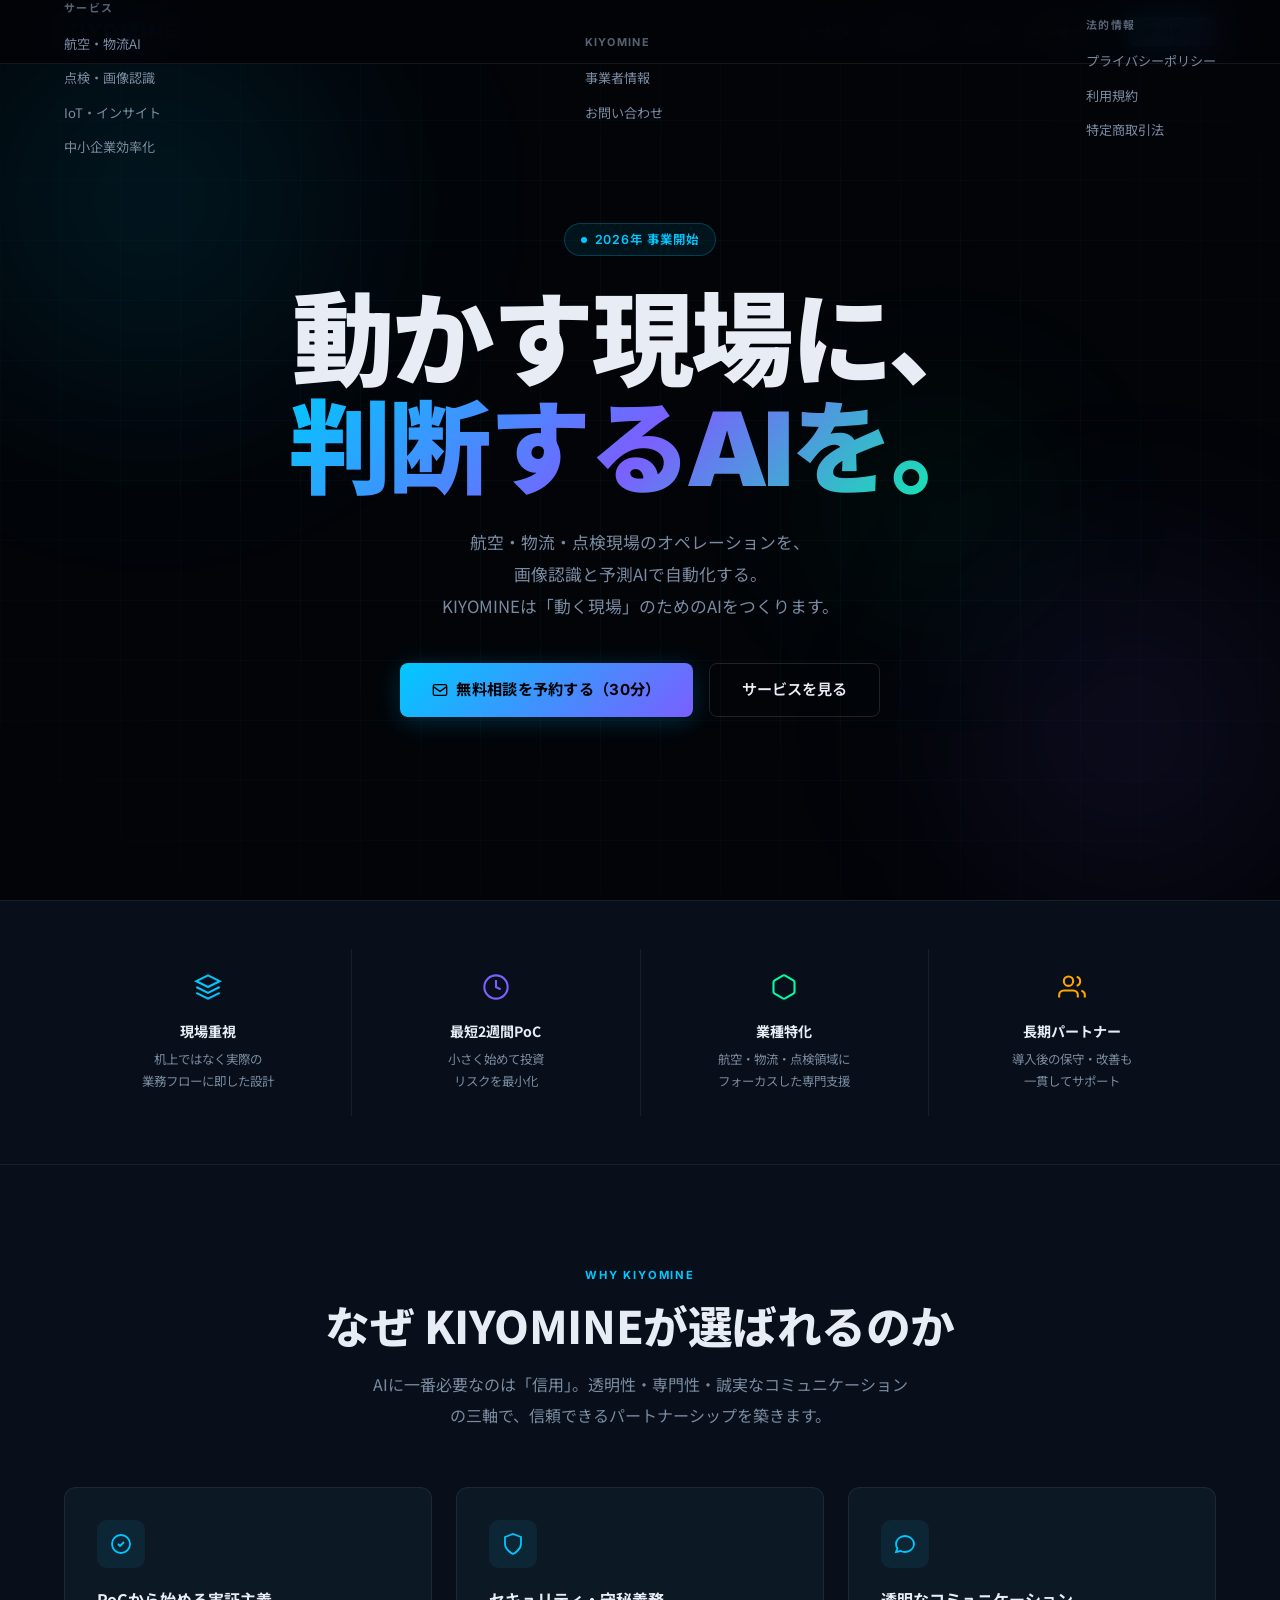
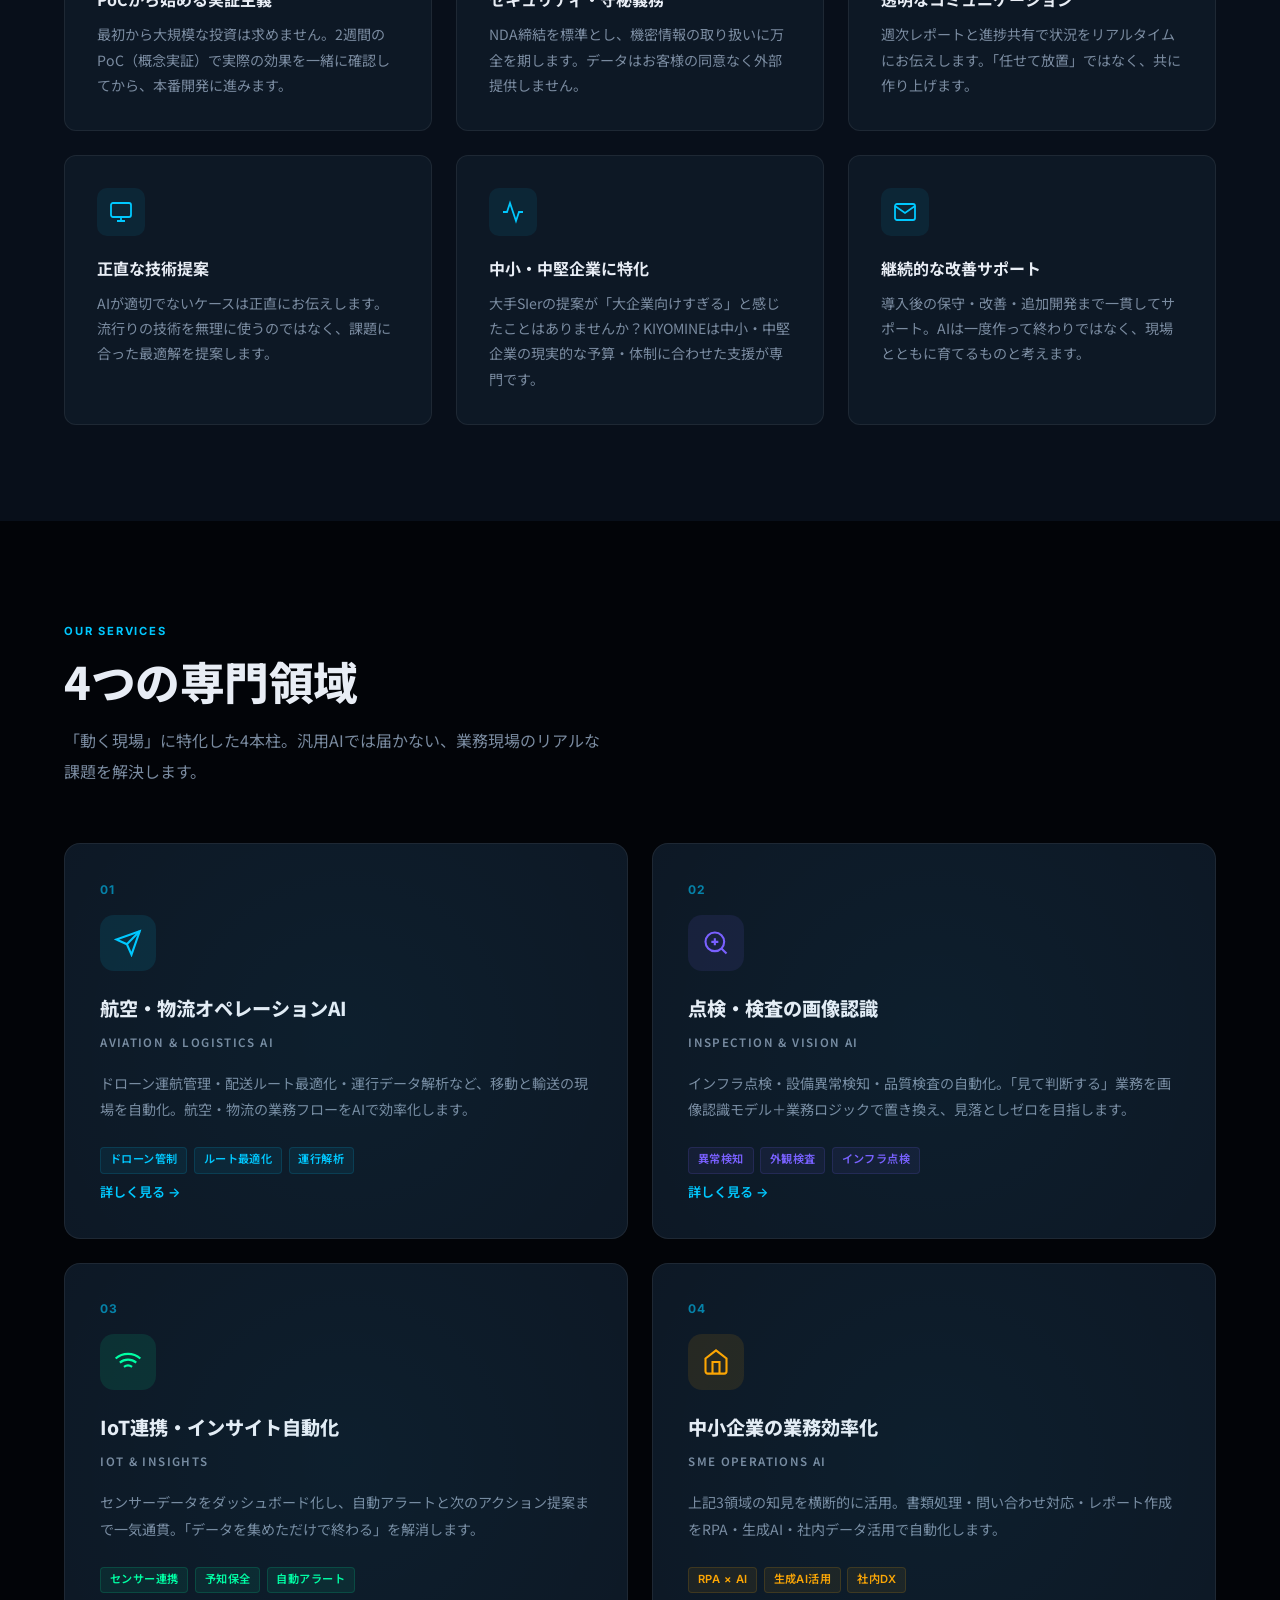
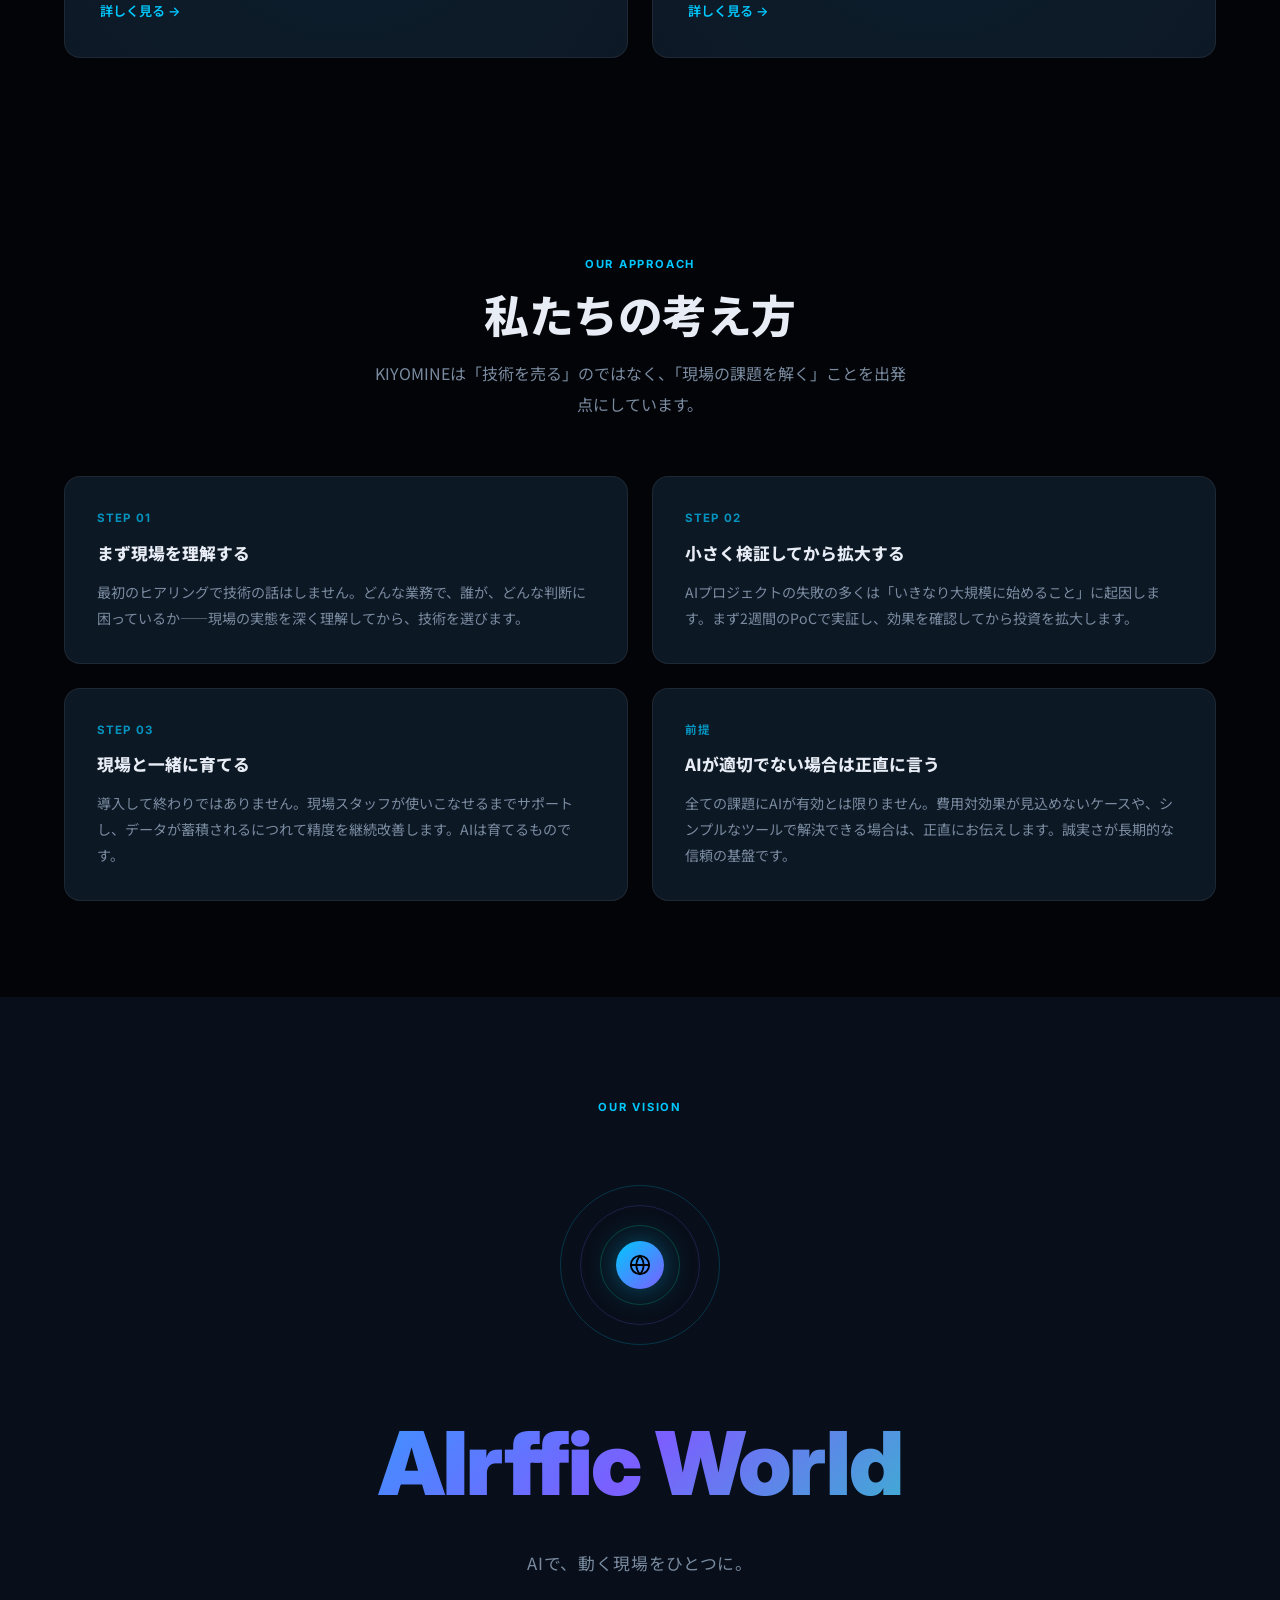
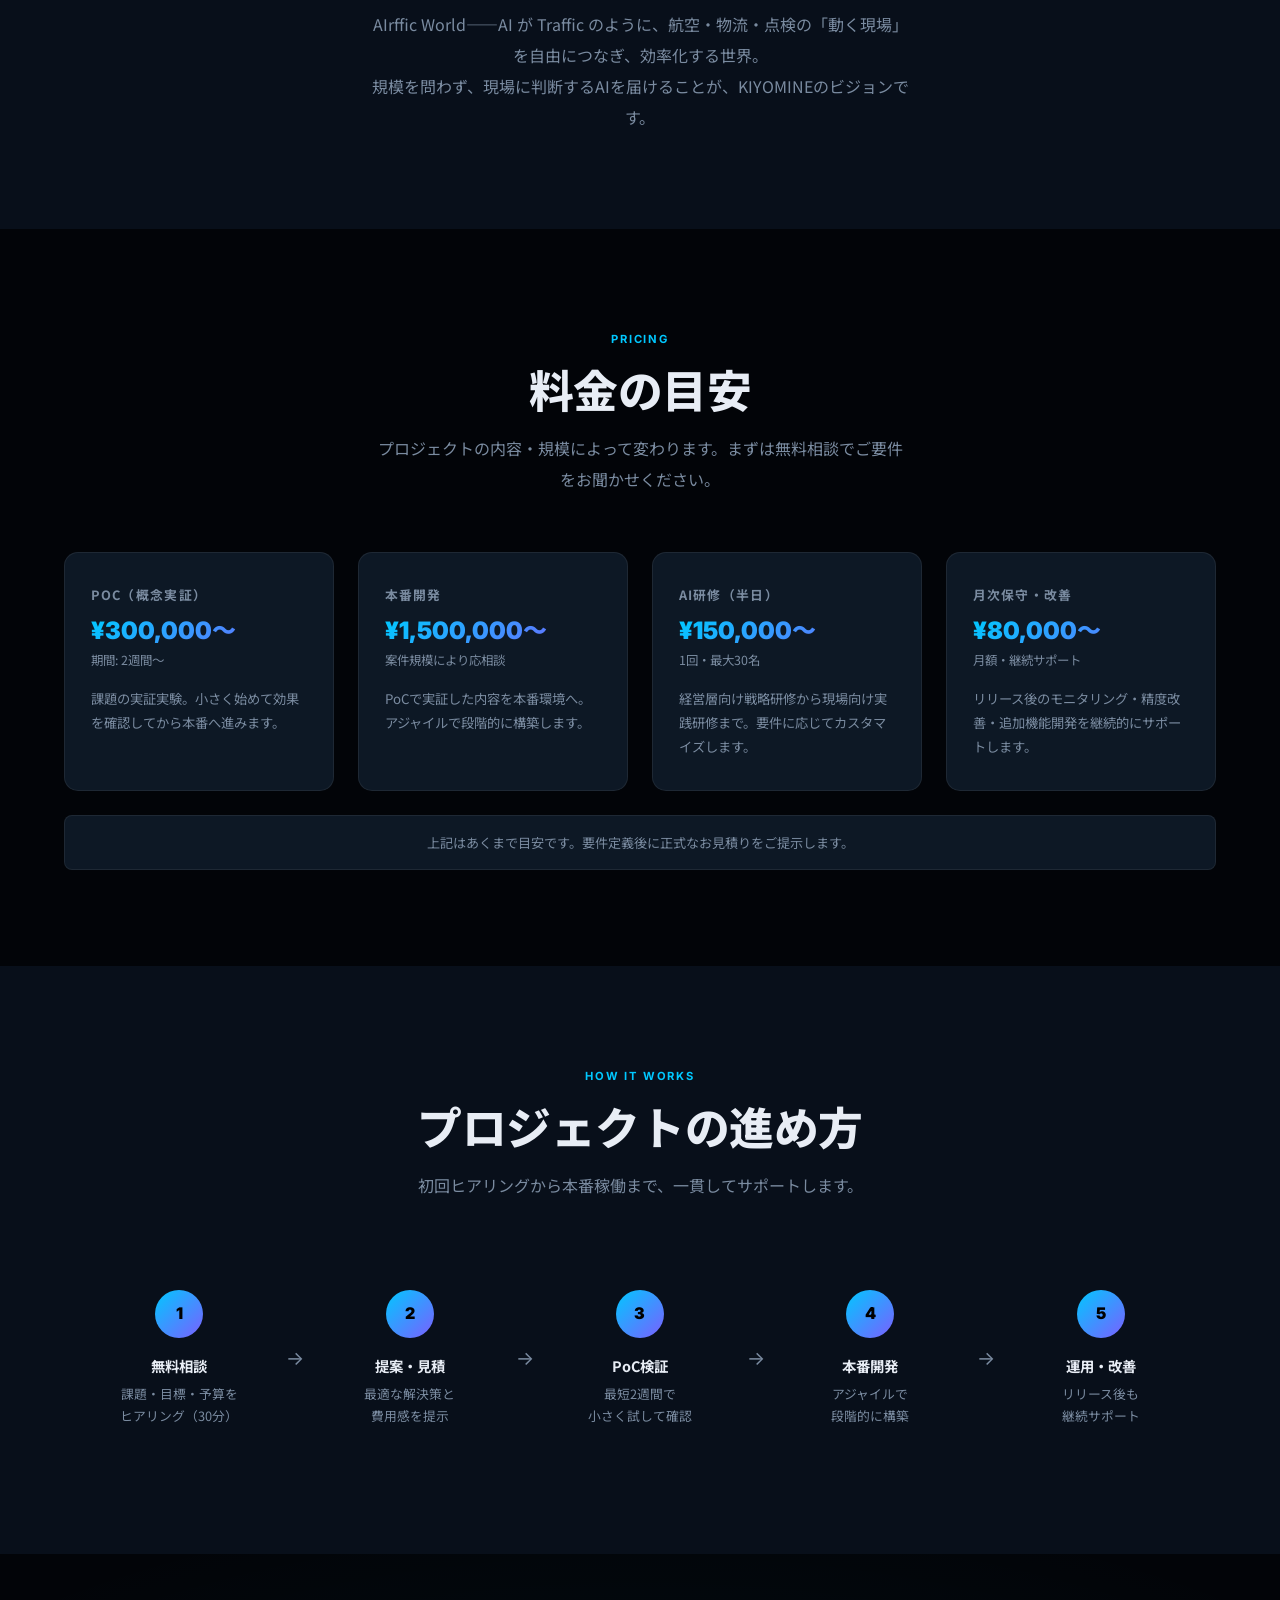
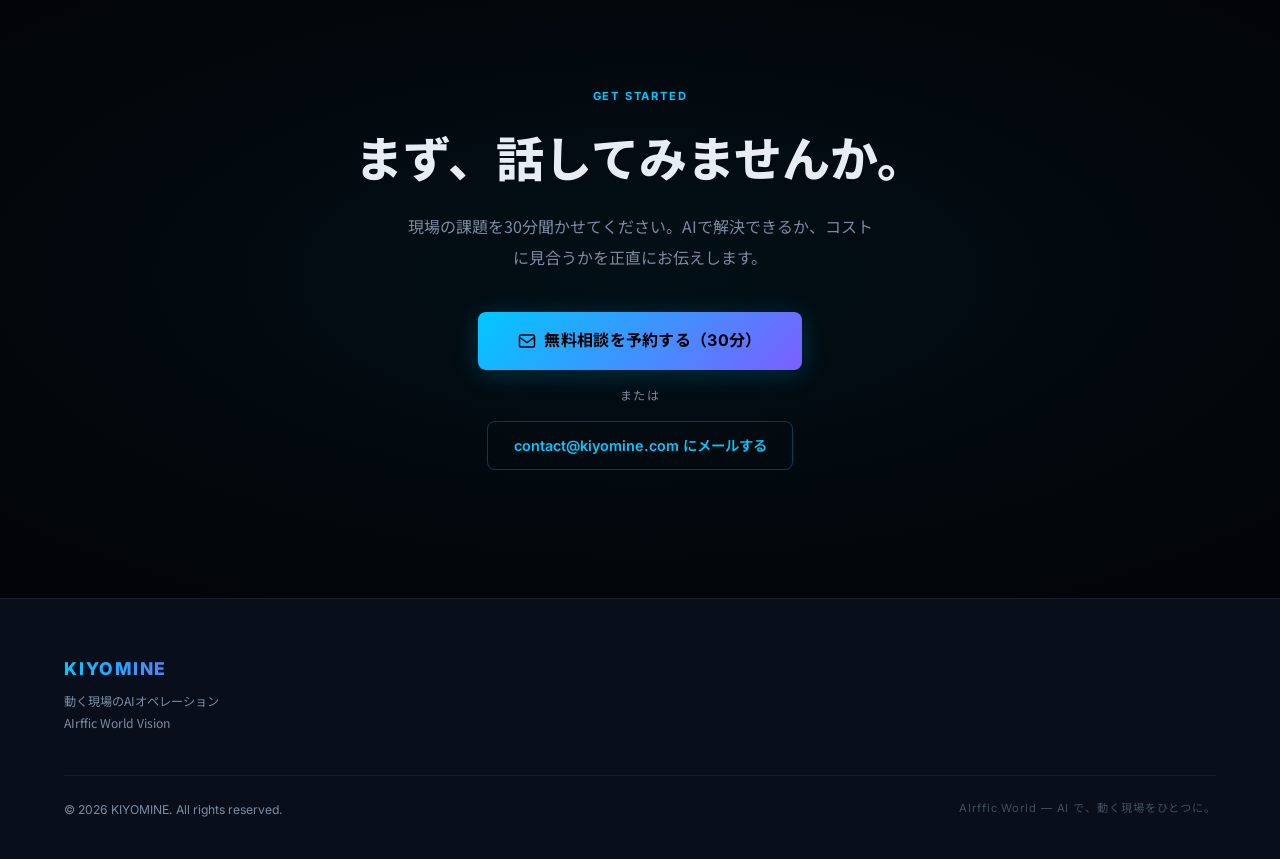
==== commit 790124ea: "style: レスポンシブ対応・ハンバーガーメニュー・デザイン改善 モバイル対応: - ハンバーガーメニュー（全ページ）: 3本線 → X アニメーション、スライドダウン - モバイルナビ: フルスク" ====
--- a/index.html
+++ b/index.html
@@ -54,7 +54,7 @@
       align-items: center;
       justify-content: center;
       text-align: center;
-      padding: 120px 5% 80px;
+      padding: 100px 5% 60px;
       position: relative;
       overflow: hidden;
     }
@@ -63,70 +63,69 @@
       position: absolute;
       inset: 0;
       background-image:
-        linear-gradient(rgba(30,111,196,0.05) 1px, transparent 1px),
-        linear-gradient(90deg, rgba(30,111,196,0.05) 1px, transparent 1px);
-      background-size: 72px 72px;
+        linear-gradient(rgba(0,200,255,0.04) 1px, transparent 1px),
+        linear-gradient(90deg, rgba(0,200,255,0.04) 1px, transparent 1px);
+      background-size: 60px 60px;
       mask-image: radial-gradient(ellipse 80% 80% at 50% 50%, black 40%, transparent 100%);
     }
 
     .hero-orb {
       position: absolute;
       border-radius: 50%;
-      filter: blur(90px);
+      filter: blur(80px);
       pointer-events: none;
     }
 
-    .orb1 { width: 700px; height: 700px; background: radial-gradient(circle, rgba(30,111,196,0.07), transparent 70%); top: -150px; left: -200px; }
-    .orb2 { width: 500px; height: 500px; background: radial-gradient(circle, rgba(74,157,224,0.06), transparent 70%); bottom: -100px; right: -150px; }
-    .orb3 { width: 280px; height: 280px; background: radial-gradient(circle, rgba(196,137,10,0.05), transparent 70%); top: 35%; right: 12%; }
+    .orb1 { width: 600px; height: 600px; background: radial-gradient(circle, rgba(0,200,255,0.12), transparent 70%); top: -100px; left: -150px; }
+    .orb2 { width: 500px; height: 500px; background: radial-gradient(circle, rgba(123,95,255,0.12), transparent 70%); bottom: -80px; right: -100px; }
+    .orb3 { width: 300px; height: 300px; background: radial-gradient(circle, rgba(0,255,163,0.08), transparent 70%); top: 40%; right: 15%; }
 
     .hero-badge {
       display: inline-flex;
       align-items: center;
       gap: 0.5rem;
-      background: rgba(30,111,196,0.06);
-      border: 1px solid rgba(30,111,196,0.18);
+      background: rgba(0,200,255,0.08);
+      border: 1px solid rgba(0,200,255,0.25);
       border-radius: 999px;
-      padding: 0.3rem 1rem;
-      font-size: 0.72rem;
+      padding: 0.35rem 1rem;
+      font-size: 0.78rem;
       font-weight: 600;
-      letter-spacing: 0.1em;
+      letter-spacing: 0.08em;
       color: var(--accent);
       text-transform: uppercase;
-      margin-bottom: 2.5rem;
+      margin-bottom: 2rem;
       position: relative;
-      opacity: 0.9;
     }
 
     .badge-dot {
-      width: 5px; height: 5px;
+      width: 6px; height: 6px;
       background: var(--accent);
       border-radius: 50%;
-      animation: pulse 2.5s infinite;
+      animation: pulse 2s infinite;
     }
 
     .hero-title {
       font-size: clamp(3rem, 8vw, 6.5rem);
       font-weight: 900;
-      line-height: 1.08;
+      line-height: 1.05;
       letter-spacing: -0.02em;
-      margin-bottom: 2rem;
+      margin-bottom: 1.5rem;
       position: relative;
     }
 
     .hero-title .brand {
-      background: linear-gradient(135deg, var(--accent) 0%, var(--accent2) 55%, var(--accent3) 100%);
+      background: linear-gradient(135deg, var(--accent) 0%, var(--accent2) 50%, var(--accent3) 100%);
       -webkit-background-clip: text;
       -webkit-text-fill-color: transparent;
       background-clip: text;
     }
 
     .hero-desc {
-      max-width: 500px;
-      font-size: 1rem;
+      max-width: 620px;
+      font-size: 1.05rem;
       color: var(--muted);
-      line-height: 2;
-      margin-bottom: 3rem;
+      line-height: 1.9;
+      margin-bottom: 2.5rem;
       font-family: 'Noto Sans JP', sans-serif;
       position: relative;
     }
@@ -162,7 +161,7 @@
     .value-item:last-child { border-right: none; }
 
     .value-label {
-      font-size: 0.85rem;
+      font-size: 0.88rem;
       font-weight: 700;
       color: var(--text);
       margin-bottom: 0.4rem;
@@ -170,39 +169,54 @@
     }
 
     .value-desc {
-      font-size: 0.76rem;
+      font-size: 0.78rem;
       color: var(--muted);
       line-height: 1.7;
       font-family: 'Noto Sans JP', sans-serif;
     }
 
-    .value-icon { margin-bottom: 0.6rem; }
+    .value-icon {
+      font-size: 1.4rem;
+      margin-bottom: 0.6rem;
+    }
 
     /* ─── TRUST CARDS ────────────────────────────────── */
     .trust { background: var(--surface); }
 
     .trust-grid {
       display: grid;
-      grid-template-columns: repeat(auto-fit, minmax(240px, 1fr));
+      grid-template-columns: repeat(3, 1fr);
       gap: 1.5rem;
     }
 
-    .trust-card { background: var(--card); border: 1px solid var(--border); border-radius: 12px; padding: 2rem; transition: border-color 0.3s, transform 0.3s, box-shadow 0.3s; position: relative; overflow: hidden; }
-    .trust-card::before { content: ''; position: absolute; top: 0; left: 0; right: 0; height: 1px; background: linear-gradient(90deg, var(--accent), var(--accent2)); opacity: 0; transition: opacity 0.3s; }
-    .trust-card:hover { border-color: rgba(30,111,196,0.2); transform: translateY(-4px); box-shadow: 0 12px 40px rgba(0,40,120,0.07); }
+    @media (max-width: 900px) {
+      .trust-grid { grid-template-columns: repeat(2, 1fr); }
+    }
+
+    @media (max-width: 560px) {
+      .trust-grid { grid-template-columns: 1fr; }
+    }
+
+    .trust-card { background: var(--card); border: 1px solid var(--border); border-radius: 12px; padding: 2rem; transition: border-color 0.3s, transform 0.3s; position: relative; overflow: hidden; }
+    .trust-card::before { content: ''; position: absolute; top: 0; left: 0; right: 0; height: 2px; background: linear-gradient(90deg, var(--accent), var(--accent2)); opacity: 0; transition: opacity 0.3s; }
+    .trust-card:hover { border-color: rgba(0,200,255,0.25); transform: translateY(-4px); }
     .trust-card:hover::before { opacity: 1; }
 
-    .trust-icon { width: 44px; height: 44px; border-radius: 10px; display: flex; align-items: center; justify-content: center; margin-bottom: 1.2rem; background: rgba(30,111,196,0.07); }
-    .trust-icon svg { width: 22px; height: 22px; }
-
-    .trust-card h3 { font-size: 0.95rem; font-weight: 700; margin-bottom: 0.6rem; font-family: 'Noto Sans JP', sans-serif; }
-    .trust-card p { font-size: 0.85rem; color: var(--muted); line-height: 1.9; font-family: 'Noto Sans JP', sans-serif; }
+    .trust-icon { width: 48px; height: 48px; border-radius: 10px; display: flex; align-items: center; justify-content: center; margin-bottom: 1.2rem; background: rgba(0,200,255,0.08); }
+    .trust-icon svg { width: 24px; height: 24px; }
+
+    .trust-card h3 { font-size: 1rem; font-weight: 700; margin-bottom: 0.6rem; font-family: 'Noto Sans JP', sans-serif; }
+    .trust-card p { font-size: 0.88rem; color: var(--muted); line-height: 1.8; font-family: 'Noto Sans JP', sans-serif; }
 
     /* ─── SERVICES ───────────────────────────────────── */
     .services-grid {
       display: grid;
-      grid-template-columns: repeat(auto-fit, minmax(300px, 1fr));
+      grid-template-columns: repeat(2, 1fr);
       gap: 1.5rem;
+    }
+
+    @media (max-width: 860px) {
+      .services-grid { grid-template-columns: 1fr; }
     }
 
     .service-card {
@@ -222,50 +236,54 @@
       content: '';
       position: absolute;
       inset: 0;
-      background: radial-gradient(600px circle at var(--mx, 50%) var(--my, 50%), rgba(30,111,196,0.04), transparent 60%);
+      background: radial-gradient(600px circle at var(--mx, 50%) var(--my, 50%), rgba(0,200,255,0.04), transparent 60%);
       pointer-events: none;
     }
 
     .service-card:hover {
-      border-color: rgba(30,111,196,0.2);
+      border-color: rgba(0,200,255,0.3);
       transform: translateY(-6px);
-      box-shadow: 0 20px 60px rgba(0,40,120,0.09);
-    }
-
-    .service-num { font-size: 0.72rem; font-weight: 700; letter-spacing: 0.12em; color: var(--accent); margin-bottom: 1rem; opacity: 0.5; }
-
-    .service-icon-wrap { width: 52px; height: 52px; border-radius: 12px; display: flex; align-items: center; justify-content: center; margin-bottom: 1.4rem; }
-    .service-icon-wrap svg { width: 26px; height: 26px; }
-
-    .service-card h3 { font-size: 1.15rem; font-weight: 800; margin-bottom: 0.5rem; font-family: 'Noto Sans JP', sans-serif; }
-    .service-card .en-title { font-size: 0.7rem; font-weight: 600; letter-spacing: 0.14em; text-transform: uppercase; color: var(--muted); margin-bottom: 1rem; }
-    .service-card p { font-size: 0.85rem; color: var(--muted); line-height: 2; margin-bottom: 1.5rem; font-family: 'Noto Sans JP', sans-serif; }
+      box-shadow: 0 20px 60px rgba(0,200,255,0.08);
+    }
+
+    .service-num { font-size: 0.75rem; font-weight: 700; letter-spacing: 0.1em; color: var(--accent); margin-bottom: 1rem; opacity: 0.6; }
+
+    .service-icon-wrap { width: 56px; height: 56px; border-radius: 14px; display: flex; align-items: center; justify-content: center; margin-bottom: 1.4rem; }
+    .service-icon-wrap svg { width: 28px; height: 28px; }
+
+    .service-card h3 { font-size: 1.2rem; font-weight: 800; margin-bottom: 0.5rem; font-family: 'Noto Sans JP', sans-serif; }
+    .service-card .en-title { font-size: 0.72rem; font-weight: 600; letter-spacing: 0.12em; text-transform: uppercase; color: var(--muted); margin-bottom: 1rem; }
+    .service-card p { font-size: 0.88rem; color: var(--muted); line-height: 1.9; margin-bottom: 1.5rem; font-family: 'Noto Sans JP', sans-serif; }
 
     .service-tags { display: flex; flex-wrap: wrap; gap: 0.4rem; }
 
-    .s1 .service-icon-wrap { background: rgba(30,111,196,0.08); }
-    .s2 .service-icon-wrap { background: rgba(88,140,200,0.08); }
-    .s3 .service-icon-wrap { background: rgba(20,160,140,0.08); }
-    .s4 .service-icon-wrap { background: rgba(196,137,10,0.08); }
-
-    .s1 .service-icon-wrap svg { stroke: #1e6fc4; }
-    .s2 .service-icon-wrap svg { stroke: #3a7abf; }
-    .s3 .service-icon-wrap svg { stroke: #14a08c; }
-    .s4 .service-icon-wrap svg { stroke: #c4890a; }
-
-    .s2 .tag { color: #3a7abf; background: rgba(58,122,191,0.07); border-color: rgba(58,122,191,0.14); }
-    .s3 .tag { color: #14a08c; background: rgba(20,160,140,0.07); border-color: rgba(20,160,140,0.14); }
-    .s4 .tag { color: #c4890a; background: rgba(196,137,10,0.07); border-color: rgba(196,137,10,0.14); }
-
-    .service-link { font-size: 0.8rem; color: var(--accent); font-weight: 600; display: flex; align-items: center; gap: 0.3rem; margin-top: 0.5rem; opacity: 0.8; }
+    .s1 .service-icon-wrap { background: rgba(0,200,255,0.1); }
+    .s2 .service-icon-wrap { background: rgba(123,95,255,0.1); }
+    .s3 .service-icon-wrap { background: rgba(0,255,163,0.1); }
+    .s4 .service-icon-wrap { background: rgba(255,165,0,0.1); }
+
+    .s1 .service-icon-wrap svg { stroke: var(--accent); }
+    .s2 .service-icon-wrap svg { stroke: var(--accent2); }
+    .s3 .service-icon-wrap svg { stroke: var(--accent3); }
+    .s4 .service-icon-wrap svg { stroke: #ffa500; }
+
+    .s2 .tag { color: var(--accent2); background: rgba(123,95,255,0.07); border-color: rgba(123,95,255,0.15); }
+    .s3 .tag { color: var(--accent3); background: rgba(0,255,163,0.07); border-color: rgba(0,255,163,0.15); }
+    .s4 .tag { color: #ffa500; background: rgba(255,165,0,0.07); border-color: rgba(255,165,0,0.15); }
+
+    .service-link { font-size: 0.82rem; color: var(--accent); font-weight: 600; display: flex; align-items: center; gap: 0.3rem; margin-top: 0.5rem; }
 
     /* ─── APPROACH ────────────────────────────────────── */
     .approach { background: var(--bg); }
 
     .approach-grid {
       display: grid;
-      grid-template-columns: repeat(auto-fit, minmax(260px, 1fr));
+      grid-template-columns: repeat(2, 1fr);
       gap: 1.5rem;
+    }
+
+    @media (max-width: 680px) {
+      .approach-grid { grid-template-columns: 1fr; }
     }
 
     .approach-card {
@@ -273,53 +291,59 @@
       border: 1px solid var(--border);
       border-radius: 16px;
       padding: 2rem;
+      transition: border-color var(--transition-mid), box-shadow var(--transition-mid);
+    }
+
+    .approach-card:hover {
+      border-color: rgba(0,200,255,0.18);
+      box-shadow: 0 8px 32px rgba(0,0,0,0.3);
     }
 
     .approach-step {
-      font-size: 0.68rem;
+      font-size: 0.72rem;
       font-weight: 700;
-      letter-spacing: 0.12em;
+      letter-spacing: 0.1em;
       color: var(--accent);
       margin-bottom: 0.75rem;
-      opacity: 0.6;
+      opacity: 0.7;
       text-transform: uppercase;
     }
 
-    .approach-card h3 { font-size: 1rem; font-weight: 800; margin-bottom: 0.75rem; font-family: 'Noto Sans JP', sans-serif; }
-    .approach-card p { font-size: 0.85rem; color: var(--muted); line-height: 1.95; font-family: 'Noto Sans JP', sans-serif; }
+    .approach-card h3 { font-size: 1.05rem; font-weight: 800; margin-bottom: 0.75rem; font-family: 'Noto Sans JP', sans-serif; }
+    .approach-card p { font-size: 0.88rem; color: var(--muted); line-height: 1.85; font-family: 'Noto Sans JP', sans-serif; }
 
     /* ─── VISION ─────────────────────────────────────── */
     .vision { background: var(--surface); text-align: center; }
 
-    .vision-globe { width: 140px; height: 140px; margin: 0 auto 3rem; position: relative; display: flex; align-items: center; justify-content: center; }
-    .globe-ring { position: absolute; border-radius: 50%; border: 1px solid rgba(30,111,196,0.2); animation: spin linear infinite; }
-    .ring1 { width: 100%; height: 100%; animation-duration: 14s; }
-    .ring2 { width: 72%; height: 72%; animation-duration: 9s; animation-direction: reverse; border-color: rgba(74,157,224,0.16); }
-    .ring3 { width: 46%; height: 46%; animation-duration: 6s; border-color: rgba(196,137,10,0.16); }
+    .vision-globe { width: 160px; height: 160px; margin: 0 auto 3rem; position: relative; display: flex; align-items: center; justify-content: center; }
+    .globe-ring { position: absolute; border-radius: 50%; border: 1px solid rgba(0,200,255,0.2); animation: spin linear infinite; }
+    .ring1 { width: 100%; height: 100%; animation-duration: 12s; }
+    .ring2 { width: 75%; height: 75%; animation-duration: 8s; animation-direction: reverse; border-color: rgba(123,95,255,0.2); }
+    .ring3 { width: 50%; height: 50%; animation-duration: 5s; border-color: rgba(0,255,163,0.2); }
 
     .globe-core {
-      width: 44px; height: 44px;
+      width: 48px; height: 48px;
       background: linear-gradient(135deg, var(--accent), var(--accent2));
       border-radius: 50%;
       z-index: 1;
-      box-shadow: 0 0 28px rgba(30,111,196,0.25);
+      box-shadow: 0 0 30px rgba(0,200,255,0.4);
       display: flex; align-items: center; justify-content: center;
     }
 
-    .globe-core svg { width: 20px; height: 20px; stroke: var(--bg); fill: none; stroke-width: 2; }
+    .globe-core svg { width: 22px; height: 22px; stroke: #000; fill: none; stroke-width: 2; }
 
     .vision-name {
       font-size: clamp(2.5rem, 7vw, 5.5rem);
       font-weight: 900;
       letter-spacing: -0.02em;
-      background: linear-gradient(135deg, var(--accent) 0%, var(--accent2) 55%, var(--accent3) 100%);
+      background: linear-gradient(135deg, var(--accent) 0%, var(--accent2) 50%, var(--accent3) 100%);
       -webkit-background-clip: text;
       -webkit-text-fill-color: transparent;
       background-clip: text;
       margin-bottom: 1rem;
     }
 
-    .vision-tagline { font-size: 1rem; color: var(--muted); margin-bottom: 2rem; letter-spacing: 0.05em; font-family: 'Noto Sans JP', sans-serif; }
+    .vision-tagline { font-size: 1.05rem; color: var(--muted); margin-bottom: 2rem; letter-spacing: 0.04em; font-family: 'Noto Sans JP', sans-serif; }
 
     /* ─── PRICING ─────────────────────────────────────── */
     .pricing { background: var(--bg); }
@@ -336,14 +360,32 @@
       border: 1px solid var(--border);
       border-radius: 14px;
       padding: 2rem 1.6rem;
-      transition: border-color 0.3s;
-    }
-
-    .pricing-card:hover { border-color: rgba(30,111,196,0.2); box-shadow: 0 8px 30px rgba(0,40,120,0.06); }
-
-    .pricing-label { font-size: 0.76rem; font-weight: 700; color: var(--muted); text-transform: uppercase; letter-spacing: 0.1em; margin-bottom: 0.75rem; font-family: 'Noto Sans JP', sans-serif; }
+      transition: border-color var(--transition-mid), transform var(--transition-mid), box-shadow var(--transition-mid);
+      position: relative;
+      overflow: hidden;
+    }
+
+    .pricing-card::before {
+      content: '';
+      position: absolute;
+      top: 0; left: 0; right: 0;
+      height: 2px;
+      background: linear-gradient(90deg, var(--accent), var(--accent2));
+      opacity: 0;
+      transition: opacity var(--transition-mid);
+    }
+
+    .pricing-card:hover {
+      border-color: rgba(0,200,255,0.22);
+      transform: translateY(-3px);
+      box-shadow: 0 12px 36px rgba(0,0,0,0.35);
+    }
+
+    .pricing-card:hover::before { opacity: 1; }
+
+    .pricing-label { font-size: 0.8rem; font-weight: 700; color: var(--muted); text-transform: uppercase; letter-spacing: 0.1em; margin-bottom: 0.75rem; font-family: 'Noto Sans JP', sans-serif; }
     .pricing-price {
-      font-size: 1.45rem;
+      font-size: 1.5rem;
       font-weight: 900;
       background: linear-gradient(135deg, var(--accent), var(--accent2));
       -webkit-background-clip: text;
@@ -352,10 +394,10 @@
       margin-bottom: 0.3rem;
       line-height: 1.2;
     }
-    .pricing-sub { font-size: 0.76rem; color: var(--muted); margin-bottom: 1rem; font-family: 'Noto Sans JP', sans-serif; }
-    .pricing-card p { font-size: 0.82rem; color: var(--muted); line-height: 1.9; font-family: 'Noto Sans JP', sans-serif; }
-
-    .pricing-note { font-size: 0.8rem; color: var(--muted); text-align: center; font-family: 'Noto Sans JP', sans-serif; padding: 1rem; background: var(--card); border-radius: 8px; border: 1px solid var(--border); opacity: 0.8; }
+    .pricing-sub { font-size: 0.78rem; color: var(--muted); margin-bottom: 1rem; font-family: 'Noto Sans JP', sans-serif; }
+    .pricing-card p { font-size: 0.83rem; color: var(--muted); line-height: 1.8; font-family: 'Noto Sans JP', sans-serif; }
+
+    .pricing-note { font-size: 0.82rem; color: var(--muted); text-align: center; font-family: 'Noto Sans JP', sans-serif; padding: 1rem; background: var(--card); border-radius: 8px; border: 1px solid var(--border); }
 
     /* ─── PROCESS ─────────────────────────────────────── */
     .process { background: var(--surface); }
@@ -368,18 +410,18 @@
     }
 
     .process-step { text-align: center; padding: 2rem 1.5rem; position: relative; }
-    .process-step::after { content: '→'; position: absolute; right: -0.6rem; top: 50%; transform: translateY(-50%); color: var(--muted); font-size: 1rem; opacity: 0.4; }
+    .process-step::after { content: '→'; position: absolute; right: -0.6rem; top: 50%; transform: translateY(-50%); color: var(--muted); font-size: 1.2rem; }
     .process-step:last-child::after { display: none; }
 
-    .step-num { width: 44px; height: 44px; border-radius: 50%; background: linear-gradient(135deg, var(--accent), var(--accent2)); color: var(--bg); font-weight: 900; font-size: 0.95rem; display: flex; align-items: center; justify-content: center; margin: 0 auto 1rem; }
-    .step-title { font-size: 0.88rem; font-weight: 700; margin-bottom: 0.4rem; font-family: 'Noto Sans JP', sans-serif; }
-    .step-desc { font-size: 0.78rem; color: var(--muted); line-height: 1.7; font-family: 'Noto Sans JP', sans-serif; }
+    .step-num { width: 48px; height: 48px; border-radius: 50%; background: linear-gradient(135deg, var(--accent), var(--accent2)); color: #000; font-weight: 900; font-size: 1rem; display: flex; align-items: center; justify-content: center; margin: 0 auto 1rem; }
+    .step-title { font-size: 0.9rem; font-weight: 700; margin-bottom: 0.4rem; font-family: 'Noto Sans JP', sans-serif; }
+    .step-desc { font-size: 0.8rem; color: var(--muted); line-height: 1.7; font-family: 'Noto Sans JP', sans-serif; }
 
     /* ─── CTA SECTION ────────────────────────────────── */
     .cta-section { background: var(--bg); text-align: center; padding: 8rem 5%; position: relative; overflow: hidden; }
-    .cta-bg { position: absolute; inset: 0; background: radial-gradient(ellipse 70% 60% at 50% 50%, rgba(30,111,196,0.04), transparent); }
+    .cta-bg { position: absolute; inset: 0; background: radial-gradient(ellipse 70% 60% at 50% 50%, rgba(0,200,255,0.06), transparent); }
     .cta-section h2 { font-size: clamp(1.8rem, 4vw, 3rem); font-weight: 800; margin-bottom: 1rem; font-family: 'Noto Sans JP', sans-serif; position: relative; }
-    .cta-section > p { font-size: 0.95rem; color: var(--muted); max-width: 440px; margin: 0 auto 2.5rem; line-height: 2; font-family: 'Noto Sans JP', sans-serif; position: relative; }
+    .cta-section > p { font-size: 1rem; color: var(--muted); max-width: 480px; margin: 0 auto 2.5rem; line-height: 1.9; font-family: 'Noto Sans JP', sans-serif; position: relative; }
 
     .cta-multi {
       display: flex;
@@ -389,12 +431,18 @@
       position: relative;
     }
 
-    .cta-divider { font-size: 0.72rem; color: var(--muted); letter-spacing: 0.1em; opacity: 0.6; }
-
+    .cta-divider { font-size: 0.75rem; color: var(--muted); letter-spacing: 0.1em; }
+
+    /* ─── CTA section responsive ────────────────── */
     @media (max-width: 768px) {
-      .value-item { border-right: none; border-bottom: 1px solid var(--border); }
-      .value-item:last-child { border-bottom: none; }
+      .cta-section { padding: 5rem 5%; }
+      .process-steps { grid-template-columns: repeat(2, 1fr); gap: 0.5rem; }
       .process-step::after { display: none; }
+      .process-step { padding: 1.5rem 1rem; }
+    }
+
+    @media (max-width: 480px) {
+      .process-steps { grid-template-columns: 1fr; }
     }
   </style>
 </head>
@@ -404,59 +452,14 @@
 <nav>
   <a href="/" class="nav-logo">KIYOMINE</a>
   <ul class="nav-links">
-    <li class="nav-dropdown-parent">
-      <button class="nav-dropdown-trigger" aria-expanded="false" aria-haspopup="true">
-        サービス
-        <svg class="dropdown-chevron" width="12" height="12" viewBox="0 0 24 24" fill="none" stroke="currentColor" stroke-width="2.5" aria-hidden="true"><path d="M6 9l6 6 6-6"/></svg>
-      </button>
-      <div class="nav-dropdown">
-        <a href="/services/aviation-logistics/">
-          <span class="dropdown-label">航空・物流AI</span>
-          <span class="dropdown-sub">Aviation &amp; Logistics</span>
-        </a>
-        <a href="/services/inspection-vision/">
-          <span class="dropdown-label">点検・画像認識</span>
-          <span class="dropdown-sub">Inspection &amp; Vision AI</span>
-        </a>
-        <a href="/services/iot-insights/">
-          <span class="dropdown-label">IoT・インサイト</span>
-          <span class="dropdown-sub">IoT &amp; Insights</span>
-        </a>
-        <a href="/services/sme-operations/">
-          <span class="dropdown-label">中小企業効率化</span>
-          <span class="dropdown-sub">SME Operations AI</span>
-        </a>
-      </div>
-    </li>
+    <li><a href="/services/">サービス</a></li>
     <li><a href="/#pricing">料金目安</a></li>
     <li><a href="/#process">進め方</a></li>
     <li><a href="/about/">事業者情報</a></li>
     <li><a href="/contact/" class="nav-cta">無料相談</a></li>
   </ul>
-  <button class="nav-hamburger" aria-label="メニューを開く" aria-expanded="false">
-    <span></span><span></span><span></span>
-  </button>
+  <button class="nav-hamburger" aria-label="メニューを開く" aria-expanded="false"><span></span><span></span><span></span></button>
 </nav>
-<div class="nav-mobile">
-  <ul>
-    <li class="mobile-accordion">
-      <button class="mobile-accordion-trigger" aria-expanded="false">
-        サービス
-        <svg width="12" height="12" viewBox="0 0 24 24" fill="none" stroke="currentColor" stroke-width="2.5" aria-hidden="true"><path d="M6 9l6 6 6-6"/></svg>
-      </button>
-      <div class="mobile-accordion-body">
-        <a href="/services/aviation-logistics/">航空・物流AI</a>
-        <a href="/services/inspection-vision/">点検・画像認識</a>
-        <a href="/services/iot-insights/">IoT・インサイト</a>
-        <a href="/services/sme-operations/">中小企業効率化</a>
-      </div>
-    </li>
-    <li><a href="/#pricing">料金目安</a></li>
-    <li><a href="/#process">進め方</a></li>
-    <li><a href="/about/">事業者情報</a></li>
-    <li><a href="/contact/" class="nav-cta-mobile">無料相談</a></li>
-  </ul>
-</div>
 
 <!-- HERO -->
 <section class="hero">
@@ -475,7 +478,9 @@
   </h1>
 
   <p class="hero-desc">
-    航空・物流・点検現場のオペレーションを、画像認識と予測AIで自動化する。
+    航空・物流・点検現場のオペレーションを、<br>
+    画像認識と予測AIで自動化する。<br>
+    KIYOMINEは「動く現場」のためのAIをつくります。
   </p>
 
   <div class="hero-cta-group">
@@ -493,28 +498,28 @@
 <div class="value-props">
   <div class="value-item fade-in">
     <div class="value-icon" aria-hidden="true">
-      <svg width="28" height="28" fill="none" stroke="#1e6fc4" stroke-width="1.8" viewBox="0 0 24 24"><path d="M12 2L2 7l10 5 10-5-10-5z"/><path d="M2 17l10 5 10-5"/><path d="M2 12l10 5 10-5"/></svg>
+      <svg width="28" height="28" fill="none" stroke="var(--accent)" stroke-width="1.8" viewBox="0 0 24 24"><path d="M12 2L2 7l10 5 10-5-10-5z"/><path d="M2 17l10 5 10-5"/><path d="M2 12l10 5 10-5"/></svg>
     </div>
     <div class="value-label">現場重視</div>
     <div class="value-desc">机上ではなく実際の<br>業務フローに即した設計</div>
   </div>
   <div class="value-item fade-in">
     <div class="value-icon" aria-hidden="true">
-      <svg width="28" height="28" fill="none" stroke="#3a7abf" stroke-width="1.8" viewBox="0 0 24 24"><circle cx="12" cy="12" r="10"/><path d="M12 6v6l4 2"/></svg>
+      <svg width="28" height="28" fill="none" stroke="var(--accent2)" stroke-width="1.8" viewBox="0 0 24 24"><circle cx="12" cy="12" r="10"/><path d="M12 6v6l4 2"/></svg>
     </div>
     <div class="value-label">最短2週間PoC</div>
     <div class="value-desc">小さく始めて投資<br>リスクを最小化</div>
   </div>
   <div class="value-item fade-in">
     <div class="value-icon" aria-hidden="true">
-      <svg width="28" height="28" fill="none" stroke="#14a08c" stroke-width="1.8" viewBox="0 0 24 24"><path d="M21 16V8a2 2 0 0 0-1-1.73l-7-4a2 2 0 0 0-2 0l-7 4A2 2 0 0 0 3 8v8a2 2 0 0 0 1 1.73l7 4a2 2 0 0 0 2 0l7-4A2 2 0 0 0 21 16z"/></svg>
+      <svg width="28" height="28" fill="none" stroke="var(--accent3)" stroke-width="1.8" viewBox="0 0 24 24"><path d="M21 16V8a2 2 0 0 0-1-1.73l-7-4a2 2 0 0 0-2 0l-7 4A2 2 0 0 0 3 8v8a2 2 0 0 0 1 1.73l7 4a2 2 0 0 0 2 0l7-4A2 2 0 0 0 21 16z"/></svg>
     </div>
     <div class="value-label">業種特化</div>
     <div class="value-desc">航空・物流・点検領域に<br>フォーカスした専門支援</div>
   </div>
   <div class="value-item fade-in">
     <div class="value-icon" aria-hidden="true">
-      <svg width="28" height="28" fill="none" stroke="#e8c46a" stroke-width="1.8" viewBox="0 0 24 24"><path d="M17 21v-2a4 4 0 0 0-4-4H5a4 4 0 0 0-4 4v2"/><circle cx="9" cy="7" r="4"/><path d="M23 21v-2a4 4 0 0 0-3-3.87"/><path d="M16 3.13a4 4 0 0 1 0 7.75"/></svg>
+      <svg width="28" height="28" fill="none" stroke="#ffa500" stroke-width="1.8" viewBox="0 0 24 24"><path d="M17 21v-2a4 4 0 0 0-4-4H5a4 4 0 0 0-4 4v2"/><circle cx="9" cy="7" r="4"/><path d="M23 21v-2a4 4 0 0 0-3-3.87"/><path d="M16 3.13a4 4 0 0 1 0 7.75"/></svg>
     </div>
     <div class="value-label">長期パートナー</div>
     <div class="value-desc">導入後の保守・改善も<br>一貫してサポート</div>
--- a/css/style.css
+++ b/css/style.css
@@ -1,28 +1,39 @@
 /* ===================================================
-   KIYOMINE — Shared Stylesheet  (Redesign 2026)
+   KIYOMINE — Shared Stylesheet
    =================================================== */
 
 *, *::before, *::after { box-sizing: border-box; margin: 0; padding: 0; }
 
 :root {
-  /* Base: white — NASA precision white */
-  --bg:      #ffffff;
-  --surface: #f3f6fa;
-  --card:    #ffffff;
-  --border:  rgba(0, 30, 100, 0.08);
-
-  /* Accents — NASA deep blue palette */
-  --accent:  #0d57c8;    /* NASA-like electric deep blue */
-  --accent2: #3a80df;    /* Mid blue — sky horizon */
-  --accent3: #b87a08;    /* Amber — instrument gold (use sparingly) */
-
-  /* Text */
-  --text:    #050f24;
-  --muted:   #4e6480;
-  --glow:    rgba(13, 87, 200, 0.1);
-}
-
-html { scroll-behavior: smooth; }
+  --bg:       #020408;
+  --surface:  #080f1a;
+  --card:     #0d1825;
+  --border:   rgba(255,255,255,0.07);
+  --accent:   #00c8ff;
+  --accent2:  #7b5fff;
+  --accent3:  #00ffa3;
+  --text:     #e8edf5;
+  --muted:    #7a8ba0;
+  --glow:     rgba(0,200,255,0.18);
+
+  --space-xs:  0.5rem;
+  --space-sm:  1rem;
+  --space-md:  1.5rem;
+  --space-lg:  3rem;
+  --space-xl:  clamp(3rem, 8vw, 6rem);
+
+  --radius-sm: 8px;
+  --radius-md: 12px;
+  --radius-lg: 16px;
+
+  --transition-fast: 0.18s ease;
+  --transition-mid:  0.28s ease;
+}
+
+html {
+  scroll-behavior: smooth;
+  -webkit-text-size-adjust: 100%;
+}
 
 body {
   background: var(--bg);
@@ -30,413 +41,29 @@
   font-family: 'Inter', 'Noto Sans JP', sans-serif;
   line-height: 1.6;
   overflow-x: hidden;
+  -webkit-font-smoothing: antialiased;
+  -moz-osx-font-smoothing: grayscale;
 }
 
 /* ─── NAV ───────────────────────────────────────── */
 nav {
   position: fixed;
   top: 0; left: 0; right: 0;
-  z-index: 100;
+  z-index: 200;
   display: flex;
   align-items: center;
   justify-content: space-between;
   padding: 0 5%;
-  height: 52px;
-  background: transparent;
-  border-bottom: 1px solid transparent;
-  transition: transform 0.35s ease, background 0.35s ease, border-color 0.35s ease;
-}
-
-nav.nav--scrolled {
-  background: rgba(255, 255, 255, 0.97);
+  height: 64px;
+  background: rgba(2,4,8,0.90);
   backdrop-filter: blur(20px);
   -webkit-backdrop-filter: blur(20px);
-  border-bottom-color: var(--border);
-}
-
-nav.nav--hidden {
-  transform: translateY(-100%);
+  border-bottom: 1px solid var(--border);
+  transition: background var(--transition-mid);
 }
 
 .nav-logo {
-  font-size: 1.1rem;
-  font-weight: 800;
-  letter-spacing: 0.14em;
-  background: linear-gradient(90deg, var(--accent), var(--accent2));
-  -webkit-background-clip: text;
-  -webkit-text-fill-color: transparent;
-  background-clip: text;
-  text-decoration: none;
-}
-
-.nav-links {
-  display: flex;
-  gap: 2rem;
-  list-style: none;
-  align-items: center;
-}
-
-.nav-links a {
-  color: var(--muted);
-  text-decoration: none;
-  font-size: 0.82rem;
-  font-weight: 500;
-  letter-spacing: 0.04em;
-  transition: color 0.2s;
-}
-
-.nav-links a:hover { color: var(--text); }
-
-.nav-cta {
-  background: linear-gradient(135deg, var(--accent), var(--accent2));
-  color: #fff !important;
-  padding: 0.38rem 1.1rem;
-  border-radius: 5px;
-  font-weight: 700 !important;
-  font-size: 0.8rem !important;
-  transition: opacity 0.2s !important;
-}
-
-.nav-cta:hover { opacity: 0.85; }
-
-/* ─── DROPDOWN ───────────────────────────────────── */
-.nav-dropdown-parent { position: relative; }
-
-.nav-dropdown-trigger {
-  background: none;
-  border: none;
-  color: var(--muted);
-  font-size: 0.82rem;
-  font-weight: 500;
-  letter-spacing: 0.04em;
-  cursor: pointer;
-  display: flex;
-  align-items: center;
-  gap: 0.25rem;
-  padding: 0;
-  font-family: inherit;
-  transition: color 0.2s;
-}
-
-.nav-dropdown-trigger:hover { color: var(--text); }
-.dropdown-chevron { transition: transform 0.25s ease; }
-.nav-dropdown-parent.is-open .dropdown-chevron { transform: rotate(180deg); }
-
-.nav-dropdown {
-  position: absolute;
-  top: calc(100% + 14px);
-  left: 50%;
-  transform: translateX(-50%) translateY(-6px);
-  background: #fff;
-  border: 1px solid var(--border);
-  border-radius: 8px;
-  padding: 0.4rem;
-  min-width: 240px;
-  box-shadow: 0 8px 32px rgba(0, 20, 80, 0.1), 0 2px 8px rgba(0, 20, 80, 0.05);
-  opacity: 0;
-  pointer-events: none;
-  transition: opacity 0.2s ease, transform 0.2s ease;
-  z-index: 200;
-}
-
-.nav-dropdown-parent.is-open .nav-dropdown {
-  opacity: 1;
-  pointer-events: auto;
-  transform: translateX(-50%) translateY(0);
-}
-
-.nav-dropdown a {
-  display: block;
-  padding: 0.6rem 0.9rem;
-  border-radius: 5px;
-  text-decoration: none;
-  transition: background 0.15s;
-}
-
-.nav-dropdown a:hover { background: var(--surface); }
-
-.dropdown-label {
-  display: block;
-  font-size: 0.84rem;
-  font-weight: 600;
-  color: var(--text);
-  font-family: 'Noto Sans JP', sans-serif;
-}
-
-.dropdown-sub {
-  display: block;
-  font-size: 0.7rem;
-  color: var(--muted);
-  letter-spacing: 0.04em;
-  margin-top: 0.1rem;
-}
-
-/* ─── HAMBURGER ──────────────────────────────────── */
-.nav-hamburger {
-  display: none;
-  background: none;
-  border: none;
-  cursor: pointer;
-  padding: 0.4rem;
-  flex-direction: column;
-  justify-content: center;
-  gap: 5px;
-}
-
-.nav-hamburger span {
-  display: block;
-  width: 22px;
-  height: 1.5px;
-  background: var(--text);
-  border-radius: 2px;
-  transition: transform 0.25s ease, opacity 0.25s ease;
-  transform-origin: center;
-}
-
-.nav-hamburger.is-open span:nth-child(1) { transform: translateY(6.5px) rotate(45deg); }
-.nav-hamburger.is-open span:nth-child(2) { opacity: 0; transform: scaleX(0); }
-.nav-hamburger.is-open span:nth-child(3) { transform: translateY(-7px) rotate(-45deg); }
-
-/* ─── MOBILE NAV PANEL ───────────────────────────── */
-.nav-mobile {
-  position: fixed;
-  top: 52px;
-  left: 0; right: 0;
-  background: #fff;
-  border-bottom: 1px solid var(--border);
-  z-index: 99;
-  max-height: 0;
-  overflow: hidden;
-  transition: max-height 0.35s ease;
-  box-shadow: 0 8px 24px rgba(0, 20, 80, 0.07);
-}
-
-.nav-mobile.is-open { max-height: 420px; }
-
-.nav-mobile > ul {
-  list-style: none;
-  padding: 0.5rem 5% 1rem;
-}
-
-.nav-mobile > ul > li { border-bottom: 1px solid var(--border); }
-.nav-mobile > ul > li:last-child { border-bottom: none; }
-
-.nav-mobile > ul > li > a {
-  display: block;
-  padding: 0.9rem 0;
-  color: var(--text);
-  text-decoration: none;
-  font-size: 0.9rem;
-  font-family: 'Noto Sans JP', sans-serif;
-  font-weight: 500;
-  transition: color 0.2s;
-}
-
-.nav-mobile > ul > li > a:hover { color: var(--accent); }
-
-.mobile-accordion-trigger {
-  width: 100%;
-  background: none;
-  border: none;
-  padding: 0.9rem 0;
-  color: var(--text);
-  font-size: 0.9rem;
-  font-family: 'Noto Sans JP', sans-serif;
-  font-weight: 500;
-  cursor: pointer;
-  display: flex;
-  align-items: center;
-  justify-content: space-between;
-  text-align: left;
-}
-
-.mobile-accordion-trigger svg { transition: transform 0.25s ease; flex-shrink: 0; }
-.mobile-accordion.is-open .mobile-accordion-trigger svg { transform: rotate(180deg); }
-
-.mobile-accordion-body {
-  max-height: 0;
-  overflow: hidden;
-  transition: max-height 0.3s ease;
-}
-
-.mobile-accordion.is-open .mobile-accordion-body { max-height: 250px; }
-
-.mobile-accordion-body a {
-  display: block;
-  padding: 0.65rem 1rem;
-  color: var(--muted);
-  text-decoration: none;
-  font-size: 0.85rem;
-  font-family: 'Noto Sans JP', sans-serif;
-  border-left: 2px solid var(--border);
-  margin-left: 0.25rem;
-  transition: color 0.2s, border-color 0.2s;
-}
-
-.mobile-accordion-body a:hover { color: var(--accent); border-left-color: var(--accent); }
-
-.nav-cta-mobile {
-  color: var(--accent) !important;
-  font-weight: 700 !important;
-}
-
-/* ─── BUTTONS ────────────────────────────────────── */
-.btn-primary {
-  display: inline-flex;
-  align-items: center;
-  gap: 0.5rem;
-  background: linear-gradient(135deg, var(--accent), var(--accent2));
-  color: var(--bg);
-  font-weight: 700;
-  font-size: 0.95rem;
-  padding: 0.85rem 2rem;
-  border-radius: 7px;
-  text-decoration: none;
-  letter-spacing: 0.02em;
-  transition: transform 0.2s, box-shadow 0.2s;
-  box-shadow: 0 0 28px rgba(91, 184, 255, 0.2);
-  border: none;
-  cursor: pointer;
-  font-family: inherit;
-}
-
-.btn-primary:hover {
-  transform: translateY(-2px);
-  box-shadow: 0 4px 40px rgba(91, 184, 255, 0.35);
-}
-
-.btn-secondary {
-  display: inline-flex;
-  align-items: center;
-  gap: 0.5rem;
-  background: transparent;
-  color: var(--text);
-  font-weight: 500;
-  font-size: 0.95rem;
-  padding: 0.85rem 2rem;
-  border-radius: 7px;
-  text-decoration: none;
-  border: 1px solid var(--border);
-  transition: border-color 0.2s, background 0.2s;
-  cursor: pointer;
-  font-family: inherit;
-}
-
-.btn-secondary:hover {
-  border-color: rgba(91, 184, 255, 0.25);
-  background: rgba(91, 184, 255, 0.04);
-}
-
-.btn-outline {
-  display: inline-flex;
-  align-items: center;
-  gap: 0.5rem;
-  background: transparent;
-  color: var(--accent);
-  font-weight: 500;
-  font-size: 0.88rem;
-  padding: 0.75rem 1.6rem;
-  border-radius: 7px;
-  text-decoration: none;
-  border: 1px solid rgba(91, 184, 255, 0.22);
-  transition: border-color 0.2s, background 0.2s;
-}
-
-.btn-outline:hover {
-  border-color: var(--accent);
-  background: rgba(91, 184, 255, 0.05);
-}
-
-/* ─── SECTION COMMON ─────────────────────────────── */
-section { padding: 6rem 5%; }
-
-.section-tag {
-  display: inline-block;
-  font-size: 0.68rem;
-  font-weight: 600;
-  letter-spacing: 0.18em;
-  text-transform: uppercase;
-  color: var(--accent);
-  margin-bottom: 0.75rem;
-  opacity: 0.75;
-}
-
-.section-title {
-  font-size: clamp(1.8rem, 4vw, 3rem);
-  font-weight: 800;
-  line-height: 1.2;
-  margin-bottom: 1rem;
-  font-family: 'Noto Sans JP', sans-serif;
-  letter-spacing: -0.02em;
-}
-
-.section-desc {
-  font-size: 0.95rem;
-  color: var(--muted);
-  max-width: 520px;
-  line-height: 2;
-  font-family: 'Noto Sans JP', sans-serif;
-}
-
-.section-header { margin-bottom: 3.5rem; }
-.section-header.center { text-align: center; }
-.section-header.center .section-desc { margin: 0 auto; }
-
-/* ─── CARDS ──────────────────────────────────────── */
-.card {
-  background: var(--card);
-  border: 1px solid var(--border);
-  border-radius: 12px;
-  padding: 2rem;
-  transition: border-color 0.3s, transform 0.3s;
-  position: relative;
-  overflow: hidden;
-}
-
-.card:hover { border-color: rgba(91, 184, 255, 0.2); transform: translateY(-4px); }
-
-.card::before {
-  content: '';
-  position: absolute;
-  top: 0; left: 0; right: 0;
-  height: 1px;
-  background: linear-gradient(90deg, var(--accent), var(--accent2));
-  opacity: 0;
-  transition: opacity 0.3s;
-}
-
-.card:hover::before { opacity: 1; }
-
-/* ─── TAGS ───────────────────────────────────────── */
-.tag {
-  background: rgba(91, 184, 255, 0.06);
-  border: 1px solid rgba(91, 184, 255, 0.12);
-  color: var(--accent);
-  font-size: 0.7rem;
-  font-weight: 600;
-  padding: 0.2rem 0.6rem;
-  border-radius: 3px;
-  letter-spacing: 0.04em;
-}
-
-/* ─── FOOTER ─────────────────────────────────────── */
-footer {
-  background: var(--surface);
-  border-top: 1px solid var(--border);
-  padding: 3rem 5%;
-}
-
-.footer-top {
-  display: flex;
-  align-items: flex-start;
-  justify-content: space-between;
-  flex-wrap: wrap;
-  gap: 2rem;
-  margin-bottom: 2rem;
-}
-
-.footer-logo {
-  font-size: 1rem;
+  font-size: 1.2rem;
   font-weight: 800;
   letter-spacing: 0.12em;
   background: linear-gradient(90deg, var(--accent), var(--accent2));
@@ -444,21 +71,266 @@
   -webkit-text-fill-color: transparent;
   background-clip: text;
   text-decoration: none;
+  flex-shrink: 0;
+}
+
+.nav-links {
+  display: flex;
+  gap: 1.75rem;
+  list-style: none;
+  align-items: center;
+}
+
+.nav-links a {
+  color: var(--muted);
+  text-decoration: none;
+  font-size: 0.84rem;
+  font-weight: 500;
+  letter-spacing: 0.04em;
+  transition: color var(--transition-fast);
+  white-space: nowrap;
+}
+
+.nav-links a:hover { color: var(--text); }
+
+.nav-cta {
+  background: linear-gradient(135deg, var(--accent), var(--accent2));
+  color: #000 !important;
+  padding: 0.42rem 1.1rem;
+  border-radius: var(--radius-sm);
+  font-weight: 700 !important;
+  font-size: 0.82rem !important;
+  transition: opacity var(--transition-fast), transform var(--transition-fast) !important;
+  box-shadow: 0 0 16px rgba(0,200,255,0.2);
+}
+
+.nav-cta:hover {
+  opacity: 0.88;
+  transform: translateY(-1px);
+}
+
+/* ─── HAMBURGER ──────────────────────────────────── */
+.nav-hamburger {
+  display: none;
+  flex-direction: column;
+  justify-content: center;
+  gap: 5px;
+  background: none;
+  border: none;
+  cursor: pointer;
+  padding: 6px 4px;
+  z-index: 201;
+  flex-shrink: 0;
+}
+
+.nav-hamburger span {
+  display: block;
+  width: 22px;
+  height: 2px;
+  background: var(--text);
+  border-radius: 2px;
+  transition: transform 0.3s ease, opacity 0.3s ease, width 0.3s ease;
+  transform-origin: center;
+}
+
+/* X state */
+nav.open .nav-hamburger span:nth-child(1) { transform: translateY(7px) rotate(45deg); }
+nav.open .nav-hamburger span:nth-child(2) { opacity: 0; width: 0; }
+nav.open .nav-hamburger span:nth-child(3) { transform: translateY(-7px) rotate(-45deg); }
+
+/* ─── BUTTONS ────────────────────────────────────── */
+.btn-primary {
+  display: inline-flex;
+  align-items: center;
+  justify-content: center;
+  gap: 0.5rem;
+  background: linear-gradient(135deg, var(--accent), var(--accent2));
+  color: #000;
+  font-weight: 700;
+  font-size: 0.95rem;
+  padding: 0.85rem 2rem;
+  border-radius: var(--radius-sm);
+  text-decoration: none;
+  letter-spacing: 0.02em;
+  transition: transform var(--transition-fast), box-shadow var(--transition-fast);
+  box-shadow: 0 4px 24px rgba(0,200,255,0.22), 0 1px 4px rgba(0,0,0,0.4);
+  border: none;
+  cursor: pointer;
+  font-family: inherit;
+  white-space: nowrap;
+}
+
+.btn-primary:hover {
+  transform: translateY(-2px);
+  box-shadow: 0 8px 40px rgba(0,200,255,0.35), 0 2px 8px rgba(0,0,0,0.4);
+}
+
+.btn-primary:active { transform: translateY(0); }
+
+.btn-secondary {
+  display: inline-flex;
+  align-items: center;
+  justify-content: center;
+  gap: 0.5rem;
+  background: transparent;
+  color: var(--text);
+  font-weight: 600;
+  font-size: 0.95rem;
+  padding: 0.85rem 2rem;
+  border-radius: var(--radius-sm);
+  text-decoration: none;
+  border: 1px solid rgba(255,255,255,0.12);
+  transition: border-color var(--transition-fast), background var(--transition-fast);
+  cursor: pointer;
+  font-family: inherit;
+  white-space: nowrap;
+}
+
+.btn-secondary:hover {
+  border-color: rgba(255,255,255,0.22);
+  background: rgba(255,255,255,0.04);
+}
+
+.btn-outline {
+  display: inline-flex;
+  align-items: center;
+  justify-content: center;
+  gap: 0.5rem;
+  background: transparent;
+  color: var(--accent);
+  font-weight: 600;
+  font-size: 0.9rem;
+  padding: 0.75rem 1.6rem;
+  border-radius: var(--radius-sm);
+  text-decoration: none;
+  border: 1px solid rgba(0,200,255,0.28);
+  transition: border-color var(--transition-fast), background var(--transition-fast), transform var(--transition-fast);
+  white-space: nowrap;
+}
+
+.btn-outline:hover {
+  border-color: var(--accent);
+  background: rgba(0,200,255,0.06);
+  transform: translateY(-1px);
+}
+
+/* ─── SECTION COMMON ─────────────────────────────── */
+section { padding: var(--space-xl) 5%; }
+
+.section-tag {
+  display: inline-block;
+  font-size: 0.7rem;
+  font-weight: 700;
+  letter-spacing: 0.16em;
+  text-transform: uppercase;
+  color: var(--accent);
+  margin-bottom: 0.75rem;
+}
+
+.section-title {
+  font-size: clamp(1.7rem, 4vw, 2.8rem);
+  font-weight: 800;
+  line-height: 1.25;
+  margin-bottom: 1rem;
+  font-family: 'Noto Sans JP', sans-serif;
+  letter-spacing: -0.01em;
+}
+
+.section-desc {
+  font-size: clamp(0.9rem, 2vw, 1rem);
+  color: var(--muted);
+  max-width: 540px;
+  line-height: 1.95;
+  font-family: 'Noto Sans JP', sans-serif;
+}
+
+.section-header { margin-bottom: clamp(2rem, 5vw, 3.5rem); }
+.section-header.center { text-align: center; }
+.section-header.center .section-desc { margin: 0 auto; }
+
+/* ─── CARDS ──────────────────────────────────────── */
+.card {
+  background: var(--card);
+  border: 1px solid var(--border);
+  border-radius: var(--radius-md);
+  padding: 2rem;
+  transition: border-color var(--transition-mid), transform var(--transition-mid), box-shadow var(--transition-mid);
+  position: relative;
+  overflow: hidden;
+}
+
+.card::before {
+  content: '';
+  position: absolute;
+  top: 0; left: 0; right: 0;
+  height: 2px;
+  background: linear-gradient(90deg, var(--accent), var(--accent2));
+  opacity: 0;
+  transition: opacity var(--transition-mid);
+}
+
+.card:hover {
+  border-color: rgba(0,200,255,0.22);
+  transform: translateY(-4px);
+  box-shadow: 0 16px 48px rgba(0,0,0,0.4), 0 0 0 1px rgba(0,200,255,0.06);
+}
+
+.card:hover::before { opacity: 1; }
+
+/* ─── TAGS ───────────────────────────────────────── */
+.tag {
+  background: rgba(0,200,255,0.07);
+  border: 1px solid rgba(0,200,255,0.14);
+  color: var(--accent);
+  font-size: 0.7rem;
+  font-weight: 600;
+  padding: 0.2rem 0.55rem;
+  border-radius: 4px;
+  letter-spacing: 0.04em;
+  white-space: nowrap;
+}
+
+/* ─── FOOTER ─────────────────────────────────────── */
+footer {
+  background: var(--surface);
+  border-top: 1px solid var(--border);
+  padding: 3.5rem 5% 2.5rem;
+}
+
+.footer-top {
+  display: flex;
+  align-items: flex-start;
+  justify-content: space-between;
+  flex-wrap: wrap;
+  gap: 2.5rem;
+  margin-bottom: 2.5rem;
+}
+
+.footer-brand { flex-shrink: 0; }
+
+.footer-logo {
+  font-size: 1.1rem;
+  font-weight: 800;
+  letter-spacing: 0.1em;
+  background: linear-gradient(90deg, var(--accent), var(--accent2));
+  -webkit-background-clip: text;
+  -webkit-text-fill-color: transparent;
+  background-clip: text;
+  text-decoration: none;
   display: block;
   margin-bottom: 0.5rem;
 }
 
 .footer-tagline {
-  font-size: 0.75rem;
-  color: var(--muted);
-  font-family: 'Noto Sans JP', sans-serif;
-  line-height: 1.7;
-  opacity: 0.8;
+  font-size: 0.76rem;
+  color: var(--muted);
+  font-family: 'Noto Sans JP', sans-serif;
+  line-height: 1.8;
 }
 
 .footer-nav {
   display: flex;
-  gap: 3rem;
+  gap: 2.5rem;
   flex-wrap: wrap;
 }
 
@@ -468,22 +340,22 @@
   letter-spacing: 0.12em;
   text-transform: uppercase;
   color: var(--muted);
-  margin-bottom: 0.75rem;
-  opacity: 0.6;
+  margin-bottom: 0.85rem;
+  opacity: 0.7;
 }
 
 .footer-nav-group ul {
   list-style: none;
   display: flex;
   flex-direction: column;
-  gap: 0.5rem;
+  gap: 0.55rem;
 }
 
 .footer-nav-group a {
-  font-size: 0.8rem;
-  color: var(--muted);
-  text-decoration: none;
-  transition: color 0.2s;
+  font-size: 0.82rem;
+  color: var(--muted);
+  text-decoration: none;
+  transition: color var(--transition-fast);
   font-family: 'Noto Sans JP', sans-serif;
 }
 
@@ -496,56 +368,72 @@
   align-items: center;
   justify-content: space-between;
   flex-wrap: wrap;
-  gap: 1rem;
+  gap: 0.75rem;
 }
 
 .footer-copy {
-  font-size: 0.75rem;
-  color: var(--muted);
-  opacity: 0.7;
+  font-size: 0.76rem;
+  color: var(--muted);
 }
 
 .footer-vision {
   font-size: 0.7rem;
   color: var(--muted);
-  letter-spacing: 0.1em;
-  opacity: 0.45;
+  letter-spacing: 0.08em;
+  opacity: 0.5;
 }
 
 /* ─── PAGE INNER LAYOUT ──────────────────────────── */
 .page-hero {
-  padding: 120px 5% 5rem;
+  padding: clamp(90px, 18vw, 140px) 5% clamp(2.5rem, 6vw, 5rem);
   background: var(--surface);
   border-bottom: 1px solid var(--border);
-}
-
-.page-hero .section-tag { display: block; }
+  position: relative;
+  overflow: hidden;
+}
+
+.page-hero::before {
+  content: '';
+  position: absolute;
+  bottom: 0; left: 5%;
+  width: 180px;
+  height: 2px;
+  background: linear-gradient(90deg, var(--accent), transparent);
+  opacity: 0.4;
+}
+
+.page-hero .section-tag { display: block; margin-bottom: 0.6rem; }
+
+.page-hero .section-title { margin-bottom: 0.75rem; }
 
 .page-content {
-  max-width: 860px;
+  max-width: 820px;
   margin: 0 auto;
-  padding: 4rem 5%;
+  padding: clamp(2rem, 5vw, 4rem) 5%;
 }
 
 .page-content h2 {
-  font-size: 1.4rem;
+  font-size: clamp(1.1rem, 3vw, 1.35rem);
   font-weight: 800;
   margin: 2.5rem 0 1rem;
   font-family: 'Noto Sans JP', sans-serif;
   color: var(--text);
-  padding-bottom: 0.5rem;
+  padding-bottom: 0.6rem;
   border-bottom: 1px solid var(--border);
 }
 
+.page-content h2:first-of-type { margin-top: 0; }
+
 .page-content h3 {
-  font-size: 1.05rem;
+  font-size: 1rem;
   font-weight: 700;
   margin: 1.5rem 0 0.6rem;
   font-family: 'Noto Sans JP', sans-serif;
+  color: var(--text);
 }
 
 .page-content p {
-  font-size: 0.92rem;
+  font-size: 0.9rem;
   color: var(--muted);
   line-height: 2;
   margin-bottom: 1rem;
@@ -553,9 +441,9 @@
 }
 
 .page-content ul, .page-content ol {
-  margin: 0.75rem 0 1rem 1.5rem;
-  color: var(--muted);
-  font-size: 0.92rem;
+  margin: 0.75rem 0 1rem 1.2rem;
+  color: var(--muted);
+  font-size: 0.9rem;
   line-height: 2;
   font-family: 'Noto Sans JP', sans-serif;
 }
@@ -566,44 +454,57 @@
 }
 
 .page-content a:hover { text-decoration: underline; }
+
+.page-content .table-wrap {
+  overflow-x: auto;
+  -webkit-overflow-scrolling: touch;
+  margin: 1.5rem 0;
+  border-radius: var(--radius-sm);
+  border: 1px solid var(--border);
+}
 
 .page-content table {
   width: 100%;
   border-collapse: collapse;
-  margin: 1.5rem 0;
-  font-size: 0.88rem;
-  font-family: 'Noto Sans JP', sans-serif;
+  font-size: 0.86rem;
+  font-family: 'Noto Sans JP', sans-serif;
+  min-width: 500px;
 }
 
 .page-content th {
   text-align: left;
-  padding: 0.75rem 1rem;
+  padding: 0.8rem 1.1rem;
   background: var(--card);
-  border: 1px solid var(--border);
+  border-bottom: 1px solid var(--border);
   color: var(--text);
   font-weight: 600;
   white-space: nowrap;
+  font-size: 0.82rem;
 }
 
 .page-content td {
-  padding: 0.75rem 1rem;
-  border: 1px solid var(--border);
+  padding: 0.8rem 1.1rem;
+  border-bottom: 1px solid var(--border);
   color: var(--muted);
   vertical-align: top;
-}
+  line-height: 1.8;
+}
+
+.page-content tr:last-child th,
+.page-content tr:last-child td { border-bottom: none; }
 
 .page-content .last-updated {
-  font-size: 0.78rem;
-  color: var(--muted);
-  opacity: 0.7;
+  font-size: 0.76rem;
+  color: var(--muted);
+  opacity: 0.65;
   margin-bottom: 2rem;
 }
 
 /* ─── ANIMATIONS ─────────────────────────────────── */
 .fade-in {
   opacity: 0;
-  transform: translateY(18px);
-  transition: opacity 0.8s ease, transform 0.8s ease;
+  transform: translateY(20px);
+  transition: opacity 0.6s ease, transform 0.6s ease;
 }
 
 .fade-in.visible {
@@ -613,19 +514,132 @@
 
 @keyframes pulse {
   0%, 100% { opacity: 1; transform: scale(1); }
-  50% { opacity: 0.3; transform: scale(1.5); }
+  50% { opacity: 0.4; transform: scale(1.5); }
 }
 
 @keyframes spin {
   from { transform: rotate(0deg); }
-  to { transform: rotate(360deg); }
+  to   { transform: rotate(360deg); }
+}
+
+@keyframes slideDown {
+  from { opacity: 0; transform: translateY(-8px); }
+  to   { opacity: 1; transform: translateY(0); }
 }
 
 /* ─── RESPONSIVE ─────────────────────────────────── */
+
+/* Tablet */
+@media (max-width: 900px) {
+  .footer-nav { gap: 1.75rem; }
+}
+
+/* Mobile */
 @media (max-width: 768px) {
-  .nav-links { display: none; }
+
+  /* Nav — show hamburger, hide links by default */
   .nav-hamburger { display: flex; }
-  footer { flex-direction: column; }
-  .footer-top { flex-direction: column; }
-  .footer-bottom { flex-direction: column; text-align: center; }
-}
+
+  .nav-links {
+    display: none;
+    position: absolute;
+    top: 64px;
+    left: 0; right: 0;
+    background: rgba(4,8,18,0.97);
+    backdrop-filter: blur(20px);
+    -webkit-backdrop-filter: blur(20px);
+    flex-direction: column;
+    align-items: stretch;
+    padding: 0.5rem 0 1rem;
+    border-bottom: 1px solid var(--border);
+    gap: 0;
+    animation: slideDown 0.22s ease;
+  }
+
+  nav.open .nav-links { display: flex; }
+
+  .nav-links li {
+    border-bottom: 1px solid var(--border);
+  }
+
+  .nav-links li:last-child { border-bottom: none; margin-top: 0.5rem; padding: 0.75rem 5%; }
+
+  .nav-links a {
+    display: block;
+    padding: 0.9rem 5%;
+    font-size: 0.95rem;
+    color: var(--text);
+  }
+
+  .nav-links a:hover { background: rgba(255,255,255,0.03); }
+
+  .nav-cta {
+    display: block;
+    text-align: center;
+    border-radius: var(--radius-sm);
+    padding: 0.65rem 1.2rem !important;
+  }
+
+  /* Section spacing */
+  section { padding: 3.5rem 5%; }
+
+  /* Hero CTA buttons — full width */
+  .hero-cta-group {
+    flex-direction: column;
+    align-items: stretch;
+    width: 100%;
+    max-width: 380px;
+  }
+
+  .hero-cta-group .btn-primary,
+  .hero-cta-group .btn-secondary { width: 100%; }
+
+  /* Value props — 2 columns */
+  .value-props { padding: 2rem 5%; }
+
+  .value-item {
+    flex: 0 0 calc(50% - 0.5rem);
+    border-right: none !important;
+    border-bottom: 1px solid var(--border);
+    padding: 1.25rem;
+  }
+
+  .value-item:nth-child(even) { border-left: 1px solid var(--border); }
+  .value-item:nth-last-child(-n+2) { border-bottom: none; }
+
+  /* Process steps arrows */
+  .process-step::after { display: none; }
+
+  /* Footer */
+  .footer-top { flex-direction: column; gap: 2rem; }
+  .footer-nav { gap: 1.5rem; }
+  .footer-bottom { flex-direction: column; text-align: center; gap: 0.5rem; }
+
+  /* Page hero */
+  .page-hero { padding: 90px 5% 2.5rem; }
+
+  /* Buttons on mobile */
+  .btn-primary, .btn-secondary {
+    font-size: 0.9rem;
+    padding: 0.8rem 1.6rem;
+  }
+
+  /* CTA section multi buttons */
+  .cta-multi { width: 100%; max-width: 360px; }
+  .cta-multi .btn-primary { width: 100%; }
+  .cta-multi .btn-outline  { width: 100%; }
+}
+
+/* Small phones */
+@media (max-width: 480px) {
+  .value-item {
+    flex: 0 0 100%;
+    border-left: none !important;
+    border-right: none !important;
+    border-bottom: 1px solid var(--border) !important;
+  }
+
+  .value-item:last-child { border-bottom: none !important; }
+
+  .footer-nav { flex-direction: column; gap: 1.5rem; }
+}
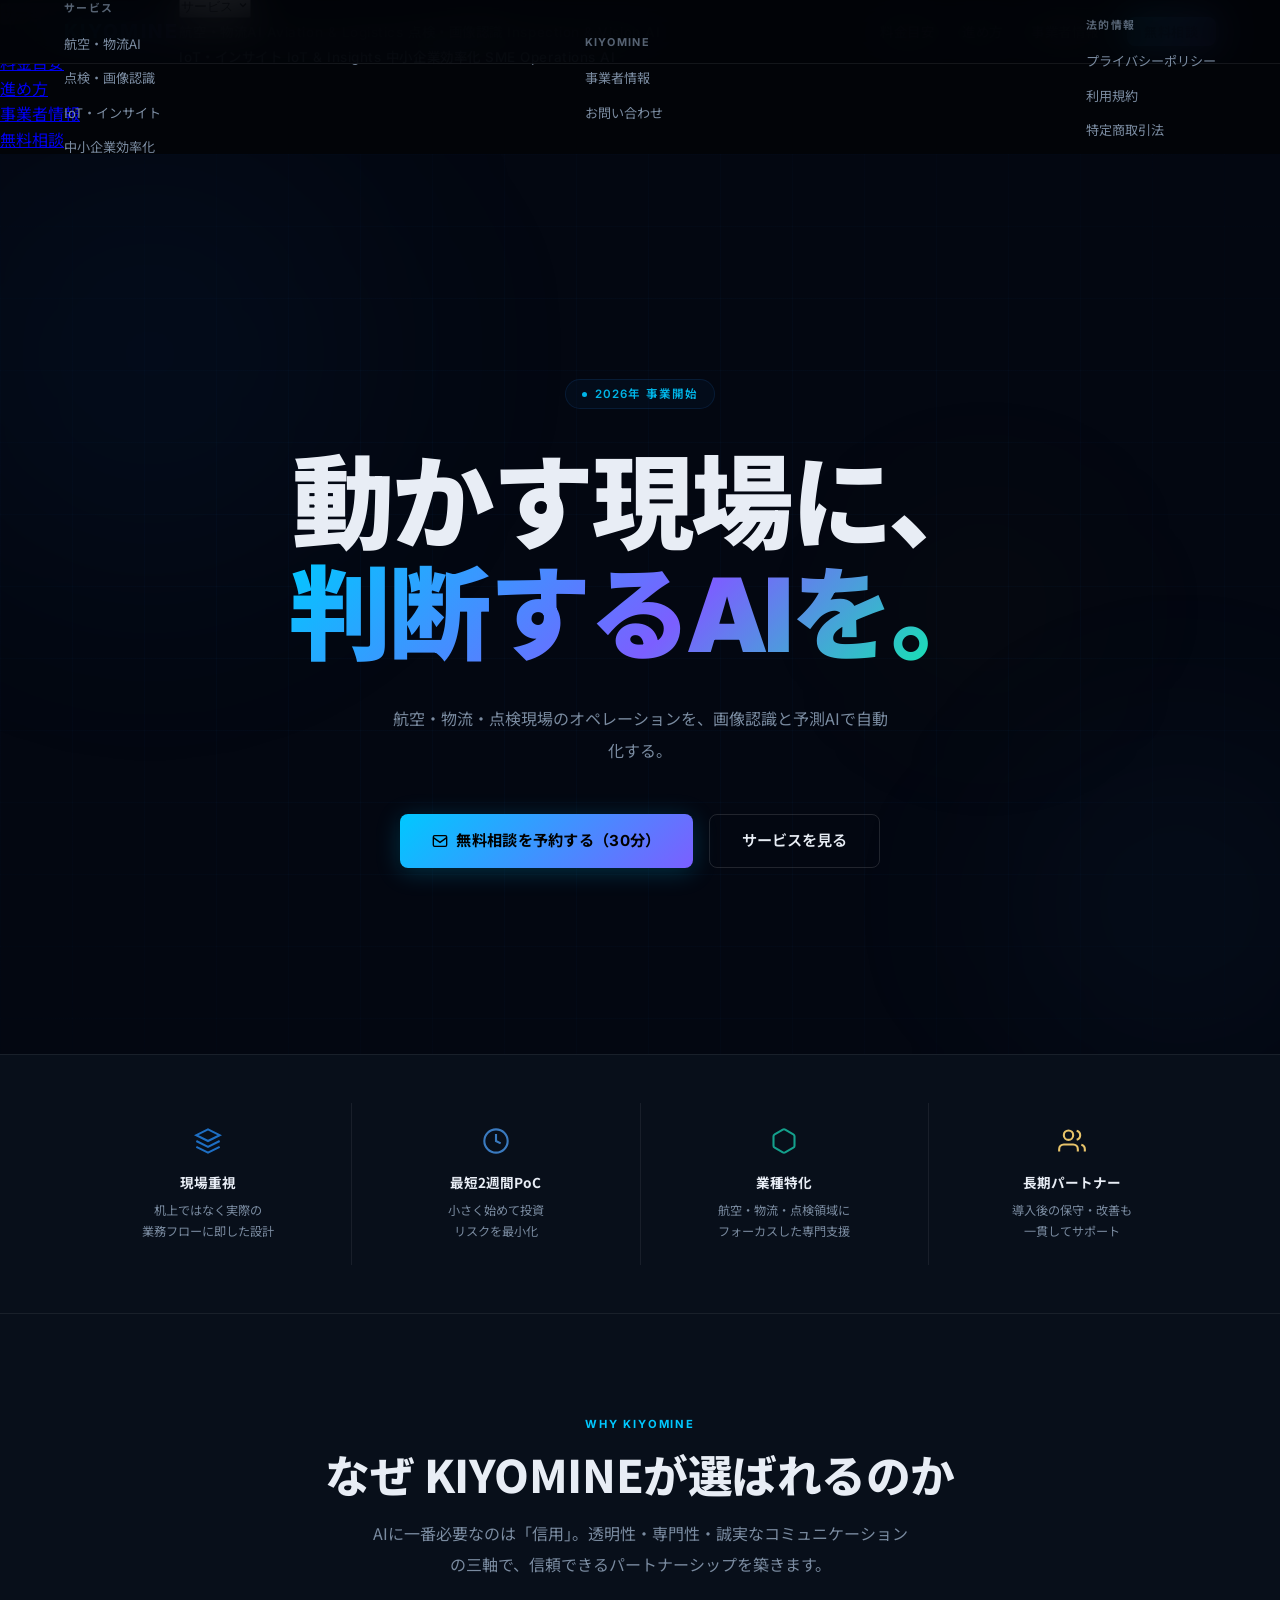
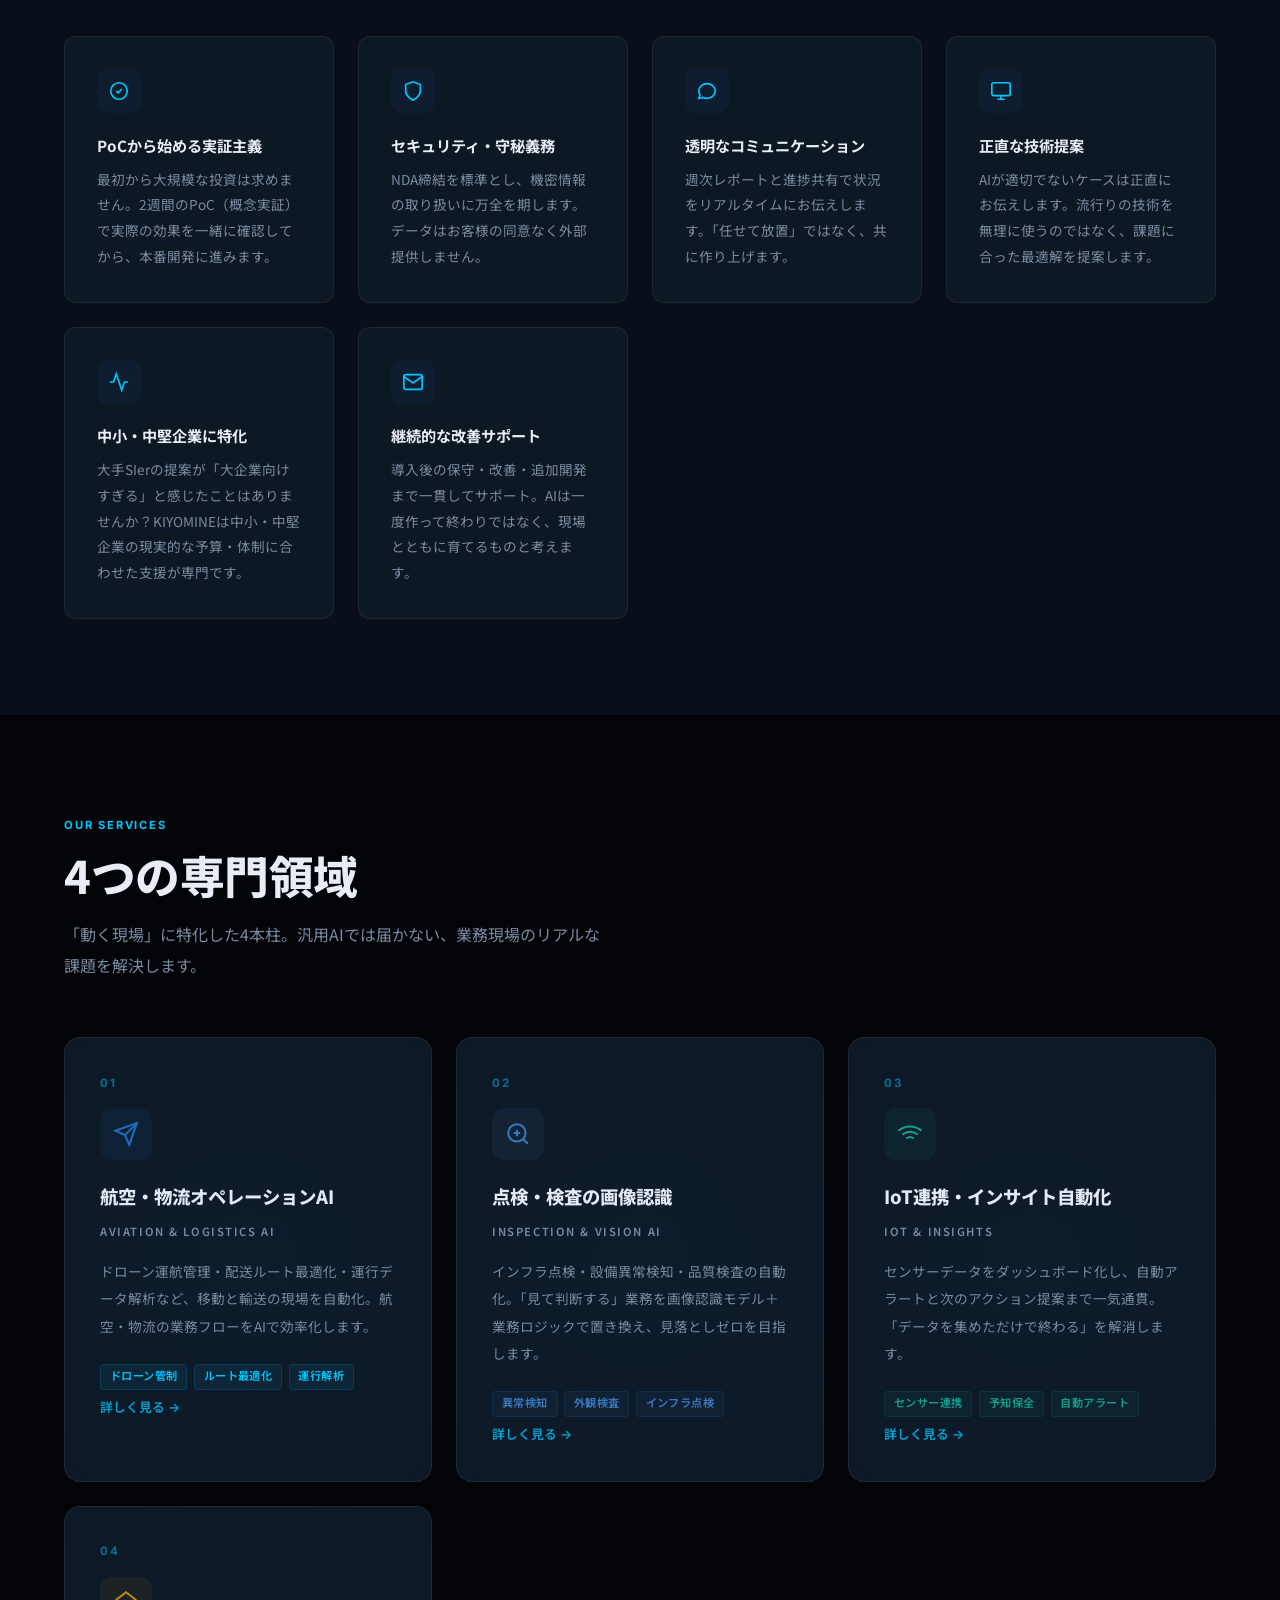
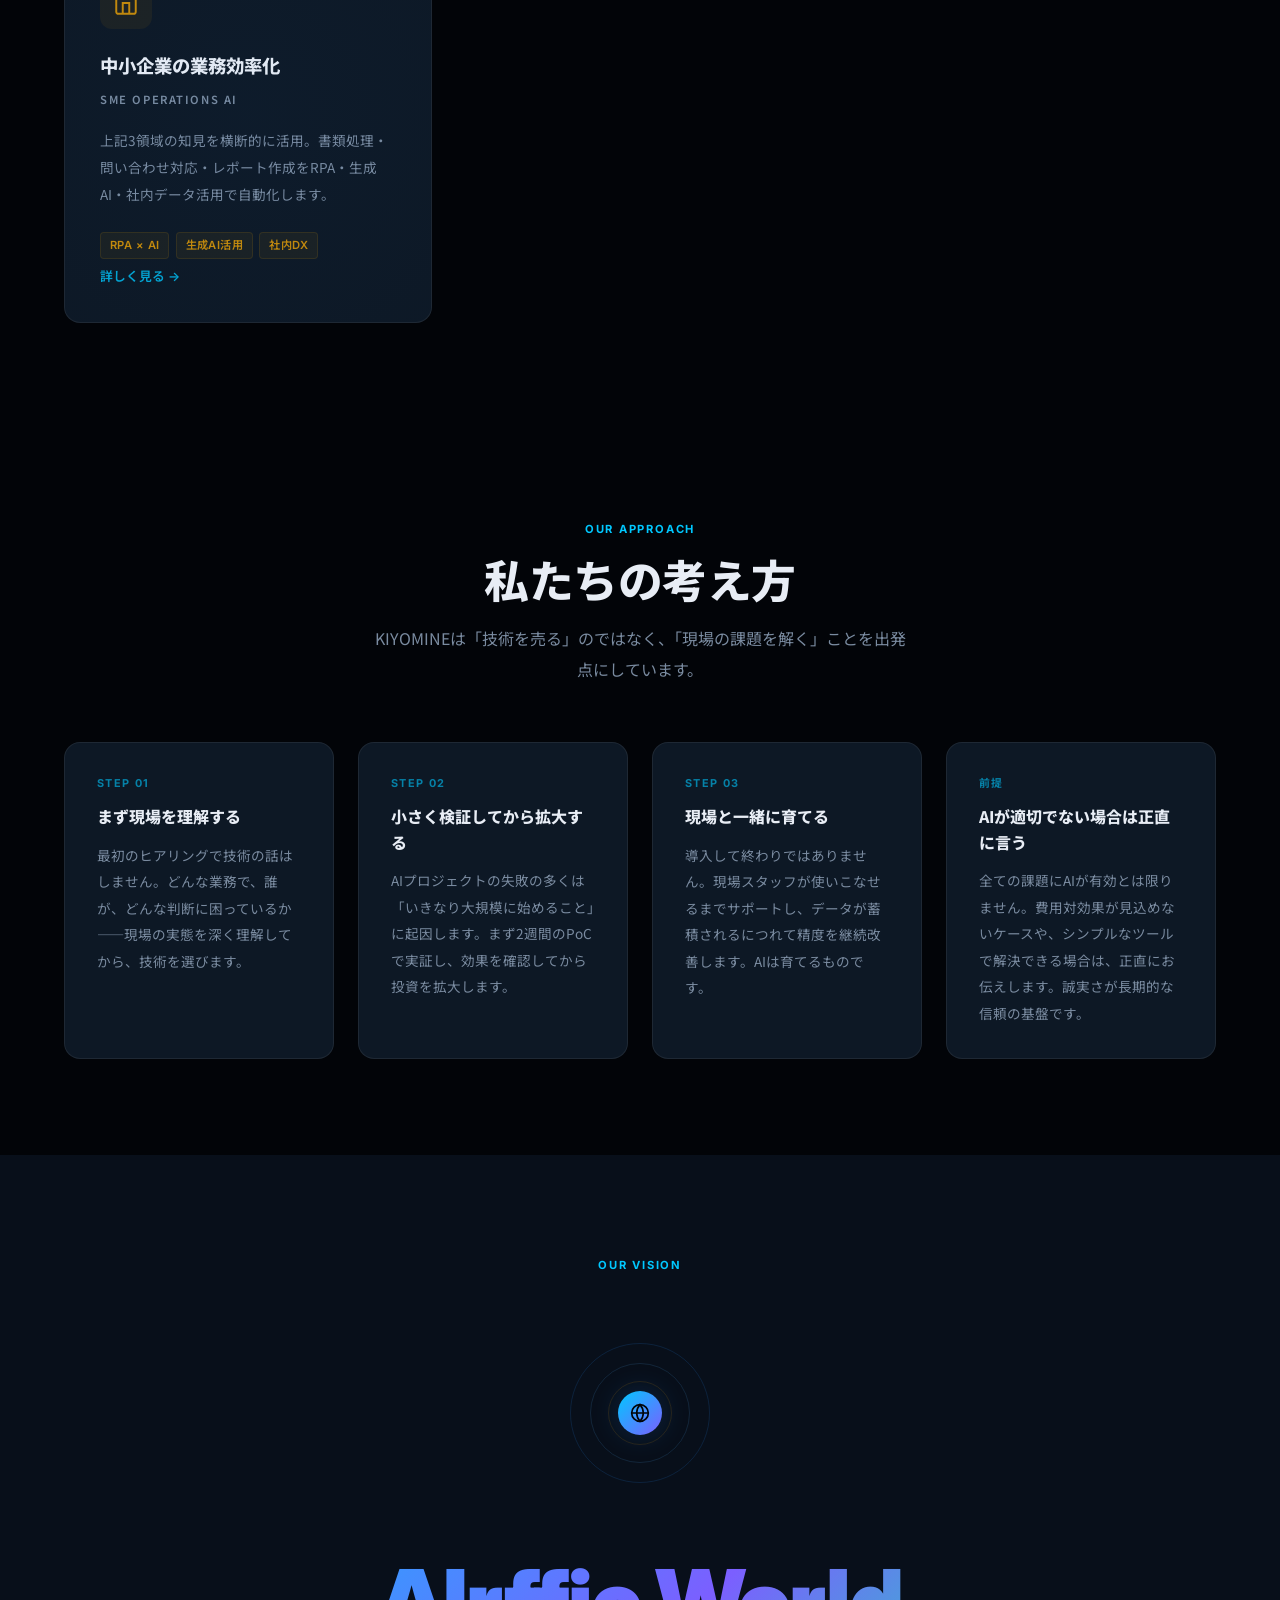
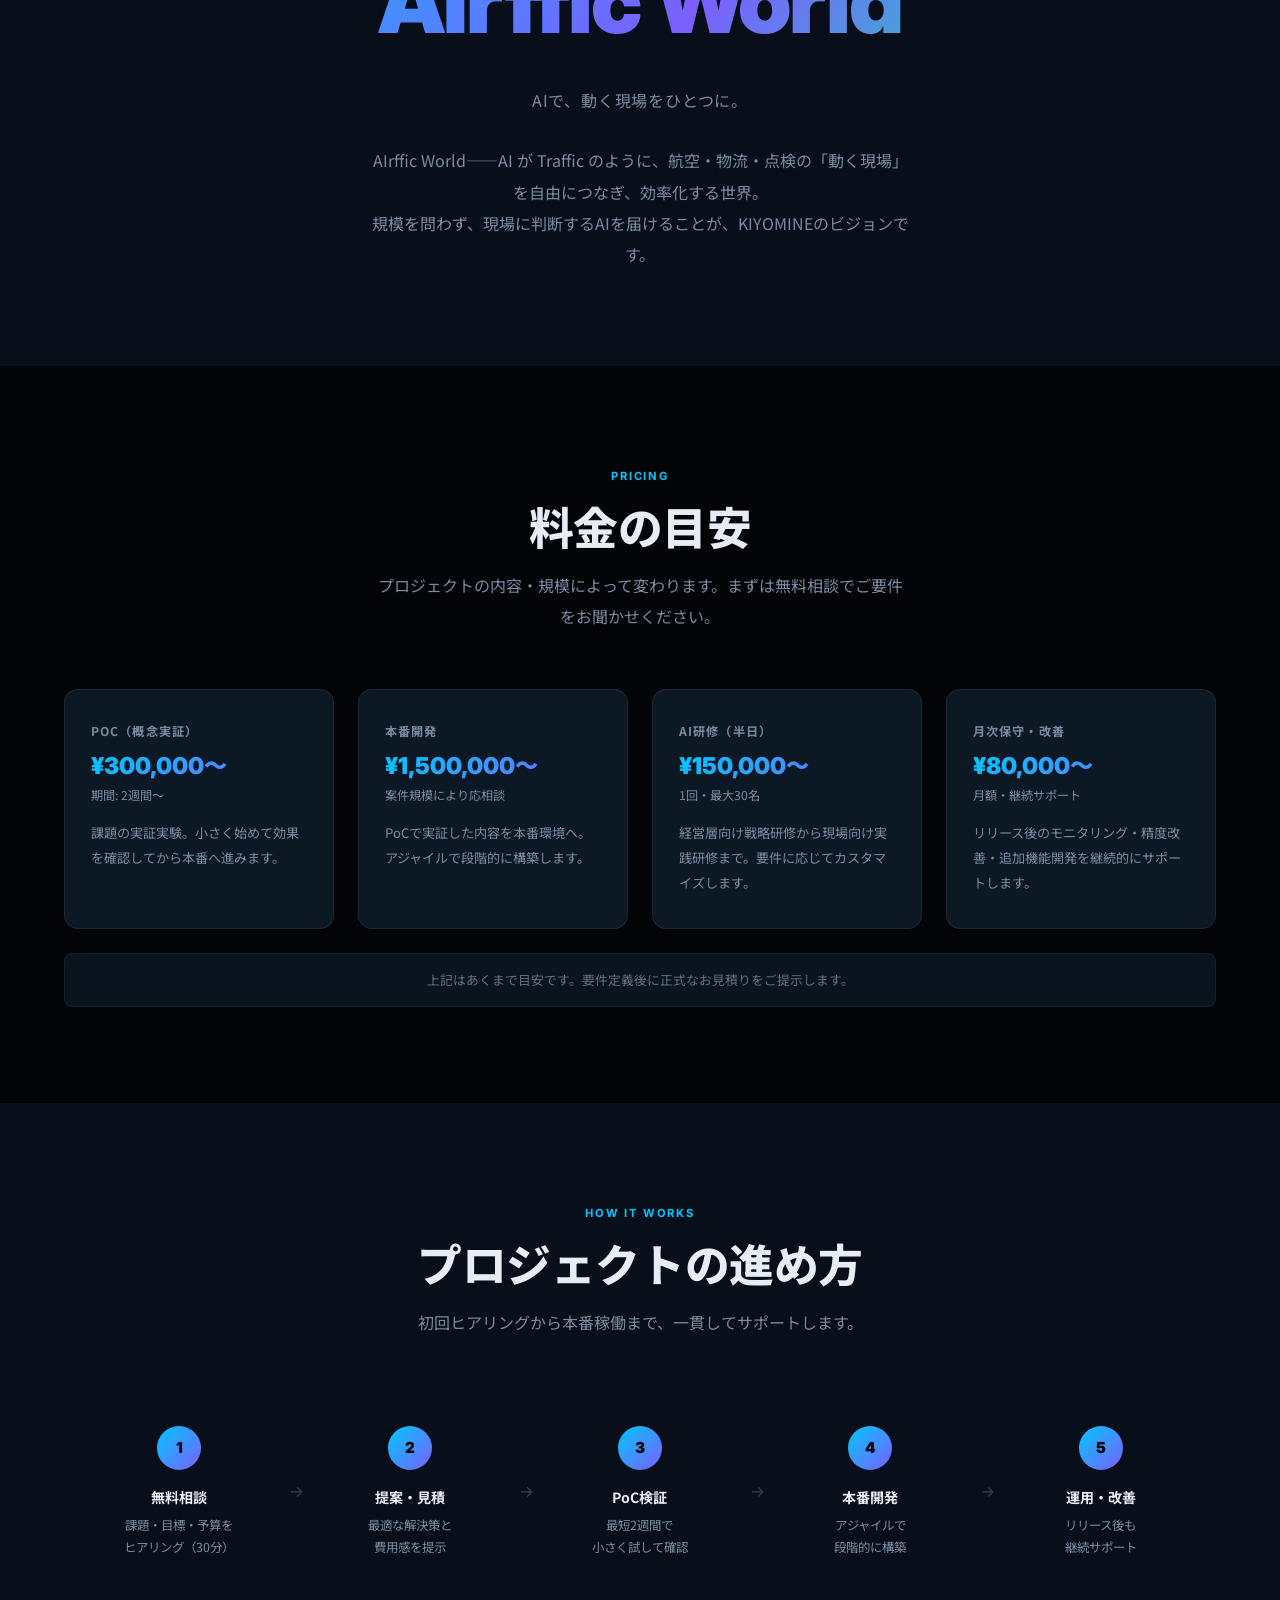
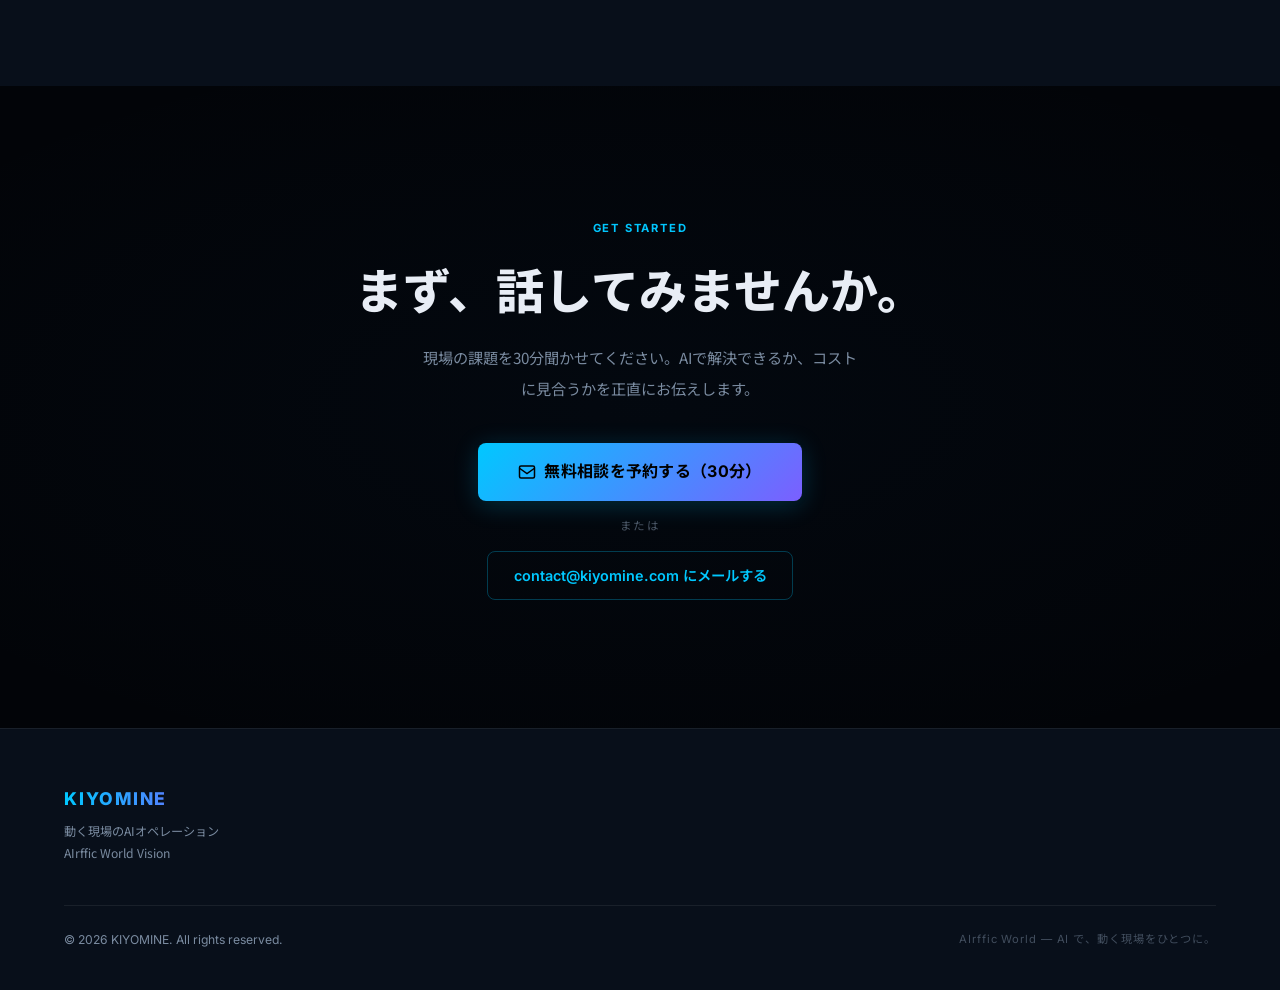
==== commit c7e8fa05: "Set SUPERAI.jpeg as hero background image https://claude.ai/code/session_01Kwo9FJyB9ryPwFDirj1LpU" ====
--- a/index.html
+++ b/index.html
@@ -54,78 +54,97 @@
       align-items: center;
       justify-content: center;
       text-align: center;
-      padding: 100px 5% 60px;
+      padding: 120px 5% 80px;
       position: relative;
       overflow: hidden;
+      background-image: url('/images/SUPERAI.jpeg');
+      background-size: cover;
+      background-position: center;
+      background-repeat: no-repeat;
+    }
+
+    .hero::before {
+      content: '';
+      position: absolute;
+      inset: 0;
+      background: rgba(5, 10, 25, 0.55);
+      z-index: 0;
+    }
+
+    .hero > * {
+      position: relative;
+      z-index: 1;
     }
 
     .hero-grid {
       position: absolute;
       inset: 0;
+      z-index: 0;
       background-image:
-        linear-gradient(rgba(0,200,255,0.04) 1px, transparent 1px),
-        linear-gradient(90deg, rgba(0,200,255,0.04) 1px, transparent 1px);
-      background-size: 60px 60px;
+        linear-gradient(rgba(30,111,196,0.04) 1px, transparent 1px),
+        linear-gradient(90deg, rgba(30,111,196,0.04) 1px, transparent 1px);
+      background-size: 72px 72px;
       mask-image: radial-gradient(ellipse 80% 80% at 50% 50%, black 40%, transparent 100%);
     }
 
     .hero-orb {
       position: absolute;
       border-radius: 50%;
-      filter: blur(80px);
+      filter: blur(90px);
       pointer-events: none;
     }
 
-    .orb1 { width: 600px; height: 600px; background: radial-gradient(circle, rgba(0,200,255,0.12), transparent 70%); top: -100px; left: -150px; }
-    .orb2 { width: 500px; height: 500px; background: radial-gradient(circle, rgba(123,95,255,0.12), transparent 70%); bottom: -80px; right: -100px; }
-    .orb3 { width: 300px; height: 300px; background: radial-gradient(circle, rgba(0,255,163,0.08), transparent 70%); top: 40%; right: 15%; }
+    .orb1 { width: 700px; height: 700px; background: radial-gradient(circle, rgba(30,111,196,0.07), transparent 70%); top: -150px; left: -200px; }
+    .orb2 { width: 500px; height: 500px; background: radial-gradient(circle, rgba(74,157,224,0.06), transparent 70%); bottom: -100px; right: -150px; }
+    .orb3 { width: 280px; height: 280px; background: radial-gradient(circle, rgba(196,137,10,0.05), transparent 70%); top: 35%; right: 12%; }
 
     .hero-badge {
       display: inline-flex;
       align-items: center;
       gap: 0.5rem;
-      background: rgba(0,200,255,0.08);
-      border: 1px solid rgba(0,200,255,0.25);
+      background: rgba(30,111,196,0.06);
+      border: 1px solid rgba(30,111,196,0.18);
       border-radius: 999px;
-      padding: 0.35rem 1rem;
-      font-size: 0.78rem;
+      padding: 0.3rem 1rem;
+      font-size: 0.72rem;
       font-weight: 600;
-      letter-spacing: 0.08em;
+      letter-spacing: 0.1em;
       color: var(--accent);
       text-transform: uppercase;
-      margin-bottom: 2rem;
+      margin-bottom: 2.5rem;
       position: relative;
+      opacity: 0.9;
     }
 
     .badge-dot {
-      width: 6px; height: 6px;
+      width: 5px; height: 5px;
       background: var(--accent);
       border-radius: 50%;
-      animation: pulse 2s infinite;
+      animation: pulse 2.5s infinite;
     }
 
     .hero-title {
       font-size: clamp(3rem, 8vw, 6.5rem);
       font-weight: 900;
-      line-height: 1.05;
+      line-height: 1.08;
       letter-spacing: -0.02em;
-      margin-bottom: 1.5rem;
+      margin-bottom: 2rem;
       position: relative;
     }
 
     .hero-title .brand {
-      background: linear-gradient(135deg, var(--accent) 0%, var(--accent2) 50%, var(--accent3) 100%);
+      background: linear-gradient(135deg, var(--accent) 0%, var(--accent2) 55%, var(--accent3) 100%);
       -webkit-background-clip: text;
       -webkit-text-fill-color: transparent;
       background-clip: text;
     }
 
     .hero-desc {
-      max-width: 620px;
-      font-size: 1.05rem;
+      max-width: 500px;
+      font-size: 1rem;
       color: var(--muted);
-      line-height: 1.9;
-      margin-bottom: 2.5rem;
+      line-height: 2;
+      margin-bottom: 3rem;
       font-family: 'Noto Sans JP', sans-serif;
       position: relative;
     }
@@ -161,7 +180,7 @@
     .value-item:last-child { border-right: none; }
 
     .value-label {
-      font-size: 0.88rem;
+      font-size: 0.85rem;
       font-weight: 700;
       color: var(--text);
       margin-bottom: 0.4rem;
@@ -169,54 +188,39 @@
     }
 
     .value-desc {
-      font-size: 0.78rem;
+      font-size: 0.76rem;
       color: var(--muted);
       line-height: 1.7;
       font-family: 'Noto Sans JP', sans-serif;
     }
 
-    .value-icon {
-      font-size: 1.4rem;
-      margin-bottom: 0.6rem;
-    }
+    .value-icon { margin-bottom: 0.6rem; }
 
     /* ─── TRUST CARDS ────────────────────────────────── */
     .trust { background: var(--surface); }
 
     .trust-grid {
       display: grid;
-      grid-template-columns: repeat(3, 1fr);
+      grid-template-columns: repeat(auto-fit, minmax(240px, 1fr));
       gap: 1.5rem;
     }
 
-    @media (max-width: 900px) {
-      .trust-grid { grid-template-columns: repeat(2, 1fr); }
-    }
-
-    @media (max-width: 560px) {
-      .trust-grid { grid-template-columns: 1fr; }
-    }
-
-    .trust-card { background: var(--card); border: 1px solid var(--border); border-radius: 12px; padding: 2rem; transition: border-color 0.3s, transform 0.3s; position: relative; overflow: hidden; }
-    .trust-card::before { content: ''; position: absolute; top: 0; left: 0; right: 0; height: 2px; background: linear-gradient(90deg, var(--accent), var(--accent2)); opacity: 0; transition: opacity 0.3s; }
-    .trust-card:hover { border-color: rgba(0,200,255,0.25); transform: translateY(-4px); }
+    .trust-card { background: var(--card); border: 1px solid var(--border); border-radius: 12px; padding: 2rem; transition: border-color 0.3s, transform 0.3s, box-shadow 0.3s; position: relative; overflow: hidden; }
+    .trust-card::before { content: ''; position: absolute; top: 0; left: 0; right: 0; height: 1px; background: linear-gradient(90deg, var(--accent), var(--accent2)); opacity: 0; transition: opacity 0.3s; }
+    .trust-card:hover { border-color: rgba(30,111,196,0.2); transform: translateY(-4px); box-shadow: 0 12px 40px rgba(0,40,120,0.07); }
     .trust-card:hover::before { opacity: 1; }
 
-    .trust-icon { width: 48px; height: 48px; border-radius: 10px; display: flex; align-items: center; justify-content: center; margin-bottom: 1.2rem; background: rgba(0,200,255,0.08); }
-    .trust-icon svg { width: 24px; height: 24px; }
-
-    .trust-card h3 { font-size: 1rem; font-weight: 700; margin-bottom: 0.6rem; font-family: 'Noto Sans JP', sans-serif; }
-    .trust-card p { font-size: 0.88rem; color: var(--muted); line-height: 1.8; font-family: 'Noto Sans JP', sans-serif; }
+    .trust-icon { width: 44px; height: 44px; border-radius: 10px; display: flex; align-items: center; justify-content: center; margin-bottom: 1.2rem; background: rgba(30,111,196,0.07); }
+    .trust-icon svg { width: 22px; height: 22px; }
+
+    .trust-card h3 { font-size: 0.95rem; font-weight: 700; margin-bottom: 0.6rem; font-family: 'Noto Sans JP', sans-serif; }
+    .trust-card p { font-size: 0.85rem; color: var(--muted); line-height: 1.9; font-family: 'Noto Sans JP', sans-serif; }
 
     /* ─── SERVICES ───────────────────────────────────── */
     .services-grid {
       display: grid;
-      grid-template-columns: repeat(2, 1fr);
+      grid-template-columns: repeat(auto-fit, minmax(300px, 1fr));
       gap: 1.5rem;
-    }
-
-    @media (max-width: 860px) {
-      .services-grid { grid-template-columns: 1fr; }
     }
 
     .service-card {
@@ -236,54 +240,50 @@
       content: '';
       position: absolute;
       inset: 0;
-      background: radial-gradient(600px circle at var(--mx, 50%) var(--my, 50%), rgba(0,200,255,0.04), transparent 60%);
+      background: radial-gradient(600px circle at var(--mx, 50%) var(--my, 50%), rgba(30,111,196,0.04), transparent 60%);
       pointer-events: none;
     }
 
     .service-card:hover {
-      border-color: rgba(0,200,255,0.3);
+      border-color: rgba(30,111,196,0.2);
       transform: translateY(-6px);
-      box-shadow: 0 20px 60px rgba(0,200,255,0.08);
-    }
-
-    .service-num { font-size: 0.75rem; font-weight: 700; letter-spacing: 0.1em; color: var(--accent); margin-bottom: 1rem; opacity: 0.6; }
-
-    .service-icon-wrap { width: 56px; height: 56px; border-radius: 14px; display: flex; align-items: center; justify-content: center; margin-bottom: 1.4rem; }
-    .service-icon-wrap svg { width: 28px; height: 28px; }
-
-    .service-card h3 { font-size: 1.2rem; font-weight: 800; margin-bottom: 0.5rem; font-family: 'Noto Sans JP', sans-serif; }
-    .service-card .en-title { font-size: 0.72rem; font-weight: 600; letter-spacing: 0.12em; text-transform: uppercase; color: var(--muted); margin-bottom: 1rem; }
-    .service-card p { font-size: 0.88rem; color: var(--muted); line-height: 1.9; margin-bottom: 1.5rem; font-family: 'Noto Sans JP', sans-serif; }
+      box-shadow: 0 20px 60px rgba(0,40,120,0.09);
+    }
+
+    .service-num { font-size: 0.72rem; font-weight: 700; letter-spacing: 0.12em; color: var(--accent); margin-bottom: 1rem; opacity: 0.5; }
+
+    .service-icon-wrap { width: 52px; height: 52px; border-radius: 12px; display: flex; align-items: center; justify-content: center; margin-bottom: 1.4rem; }
+    .service-icon-wrap svg { width: 26px; height: 26px; }
+
+    .service-card h3 { font-size: 1.15rem; font-weight: 800; margin-bottom: 0.5rem; font-family: 'Noto Sans JP', sans-serif; }
+    .service-card .en-title { font-size: 0.7rem; font-weight: 600; letter-spacing: 0.14em; text-transform: uppercase; color: var(--muted); margin-bottom: 1rem; }
+    .service-card p { font-size: 0.85rem; color: var(--muted); line-height: 2; margin-bottom: 1.5rem; font-family: 'Noto Sans JP', sans-serif; }
 
     .service-tags { display: flex; flex-wrap: wrap; gap: 0.4rem; }
 
-    .s1 .service-icon-wrap { background: rgba(0,200,255,0.1); }
-    .s2 .service-icon-wrap { background: rgba(123,95,255,0.1); }
-    .s3 .service-icon-wrap { background: rgba(0,255,163,0.1); }
-    .s4 .service-icon-wrap { background: rgba(255,165,0,0.1); }
-
-    .s1 .service-icon-wrap svg { stroke: var(--accent); }
-    .s2 .service-icon-wrap svg { stroke: var(--accent2); }
-    .s3 .service-icon-wrap svg { stroke: var(--accent3); }
-    .s4 .service-icon-wrap svg { stroke: #ffa500; }
-
-    .s2 .tag { color: var(--accent2); background: rgba(123,95,255,0.07); border-color: rgba(123,95,255,0.15); }
-    .s3 .tag { color: var(--accent3); background: rgba(0,255,163,0.07); border-color: rgba(0,255,163,0.15); }
-    .s4 .tag { color: #ffa500; background: rgba(255,165,0,0.07); border-color: rgba(255,165,0,0.15); }
-
-    .service-link { font-size: 0.82rem; color: var(--accent); font-weight: 600; display: flex; align-items: center; gap: 0.3rem; margin-top: 0.5rem; }
+    .s1 .service-icon-wrap { background: rgba(30,111,196,0.08); }
+    .s2 .service-icon-wrap { background: rgba(88,140,200,0.08); }
+    .s3 .service-icon-wrap { background: rgba(20,160,140,0.08); }
+    .s4 .service-icon-wrap { background: rgba(196,137,10,0.08); }
+
+    .s1 .service-icon-wrap svg { stroke: #1e6fc4; }
+    .s2 .service-icon-wrap svg { stroke: #3a7abf; }
+    .s3 .service-icon-wrap svg { stroke: #14a08c; }
+    .s4 .service-icon-wrap svg { stroke: #c4890a; }
+
+    .s2 .tag { color: #3a7abf; background: rgba(58,122,191,0.07); border-color: rgba(58,122,191,0.14); }
+    .s3 .tag { color: #14a08c; background: rgba(20,160,140,0.07); border-color: rgba(20,160,140,0.14); }
+    .s4 .tag { color: #c4890a; background: rgba(196,137,10,0.07); border-color: rgba(196,137,10,0.14); }
+
+    .service-link { font-size: 0.8rem; color: var(--accent); font-weight: 600; display: flex; align-items: center; gap: 0.3rem; margin-top: 0.5rem; opacity: 0.8; }
 
     /* ─── APPROACH ────────────────────────────────────── */
     .approach { background: var(--bg); }
 
     .approach-grid {
       display: grid;
-      grid-template-columns: repeat(2, 1fr);
+      grid-template-columns: repeat(auto-fit, minmax(260px, 1fr));
       gap: 1.5rem;
-    }
-
-    @media (max-width: 680px) {
-      .approach-grid { grid-template-columns: 1fr; }
     }
 
     .approach-card {
@@ -291,59 +291,53 @@
       border: 1px solid var(--border);
       border-radius: 16px;
       padding: 2rem;
-      transition: border-color var(--transition-mid), box-shadow var(--transition-mid);
-    }
-
-    .approach-card:hover {
-      border-color: rgba(0,200,255,0.18);
-      box-shadow: 0 8px 32px rgba(0,0,0,0.3);
     }
 
     .approach-step {
-      font-size: 0.72rem;
+      font-size: 0.68rem;
       font-weight: 700;
-      letter-spacing: 0.1em;
+      letter-spacing: 0.12em;
       color: var(--accent);
       margin-bottom: 0.75rem;
-      opacity: 0.7;
+      opacity: 0.6;
       text-transform: uppercase;
     }
 
-    .approach-card h3 { font-size: 1.05rem; font-weight: 800; margin-bottom: 0.75rem; font-family: 'Noto Sans JP', sans-serif; }
-    .approach-card p { font-size: 0.88rem; color: var(--muted); line-height: 1.85; font-family: 'Noto Sans JP', sans-serif; }
+    .approach-card h3 { font-size: 1rem; font-weight: 800; margin-bottom: 0.75rem; font-family: 'Noto Sans JP', sans-serif; }
+    .approach-card p { font-size: 0.85rem; color: var(--muted); line-height: 1.95; font-family: 'Noto Sans JP', sans-serif; }
 
     /* ─── VISION ─────────────────────────────────────── */
     .vision { background: var(--surface); text-align: center; }
 
-    .vision-globe { width: 160px; height: 160px; margin: 0 auto 3rem; position: relative; display: flex; align-items: center; justify-content: center; }
-    .globe-ring { position: absolute; border-radius: 50%; border: 1px solid rgba(0,200,255,0.2); animation: spin linear infinite; }
-    .ring1 { width: 100%; height: 100%; animation-duration: 12s; }
-    .ring2 { width: 75%; height: 75%; animation-duration: 8s; animation-direction: reverse; border-color: rgba(123,95,255,0.2); }
-    .ring3 { width: 50%; height: 50%; animation-duration: 5s; border-color: rgba(0,255,163,0.2); }
+    .vision-globe { width: 140px; height: 140px; margin: 0 auto 3rem; position: relative; display: flex; align-items: center; justify-content: center; }
+    .globe-ring { position: absolute; border-radius: 50%; border: 1px solid rgba(30,111,196,0.2); animation: spin linear infinite; }
+    .ring1 { width: 100%; height: 100%; animation-duration: 14s; }
+    .ring2 { width: 72%; height: 72%; animation-duration: 9s; animation-direction: reverse; border-color: rgba(74,157,224,0.16); }
+    .ring3 { width: 46%; height: 46%; animation-duration: 6s; border-color: rgba(196,137,10,0.16); }
 
     .globe-core {
-      width: 48px; height: 48px;
+      width: 44px; height: 44px;
       background: linear-gradient(135deg, var(--accent), var(--accent2));
       border-radius: 50%;
       z-index: 1;
-      box-shadow: 0 0 30px rgba(0,200,255,0.4);
+      box-shadow: 0 0 28px rgba(30,111,196,0.25);
       display: flex; align-items: center; justify-content: center;
     }
 
-    .globe-core svg { width: 22px; height: 22px; stroke: #000; fill: none; stroke-width: 2; }
+    .globe-core svg { width: 20px; height: 20px; stroke: var(--bg); fill: none; stroke-width: 2; }
 
     .vision-name {
       font-size: clamp(2.5rem, 7vw, 5.5rem);
       font-weight: 900;
       letter-spacing: -0.02em;
-      background: linear-gradient(135deg, var(--accent) 0%, var(--accent2) 50%, var(--accent3) 100%);
+      background: linear-gradient(135deg, var(--accent) 0%, var(--accent2) 55%, var(--accent3) 100%);
       -webkit-background-clip: text;
       -webkit-text-fill-color: transparent;
       background-clip: text;
       margin-bottom: 1rem;
     }
 
-    .vision-tagline { font-size: 1.05rem; color: var(--muted); margin-bottom: 2rem; letter-spacing: 0.04em; font-family: 'Noto Sans JP', sans-serif; }
+    .vision-tagline { font-size: 1rem; color: var(--muted); margin-bottom: 2rem; letter-spacing: 0.05em; font-family: 'Noto Sans JP', sans-serif; }
 
     /* ─── PRICING ─────────────────────────────────────── */
     .pricing { background: var(--bg); }
@@ -360,32 +354,14 @@
       border: 1px solid var(--border);
       border-radius: 14px;
       padding: 2rem 1.6rem;
-      transition: border-color var(--transition-mid), transform var(--transition-mid), box-shadow var(--transition-mid);
-      position: relative;
-      overflow: hidden;
-    }
-
-    .pricing-card::before {
-      content: '';
-      position: absolute;
-      top: 0; left: 0; right: 0;
-      height: 2px;
-      background: linear-gradient(90deg, var(--accent), var(--accent2));
-      opacity: 0;
-      transition: opacity var(--transition-mid);
-    }
-
-    .pricing-card:hover {
-      border-color: rgba(0,200,255,0.22);
-      transform: translateY(-3px);
-      box-shadow: 0 12px 36px rgba(0,0,0,0.35);
-    }
-
-    .pricing-card:hover::before { opacity: 1; }
-
-    .pricing-label { font-size: 0.8rem; font-weight: 700; color: var(--muted); text-transform: uppercase; letter-spacing: 0.1em; margin-bottom: 0.75rem; font-family: 'Noto Sans JP', sans-serif; }
+      transition: border-color 0.3s;
+    }
+
+    .pricing-card:hover { border-color: rgba(30,111,196,0.2); box-shadow: 0 8px 30px rgba(0,40,120,0.06); }
+
+    .pricing-label { font-size: 0.76rem; font-weight: 700; color: var(--muted); text-transform: uppercase; letter-spacing: 0.1em; margin-bottom: 0.75rem; font-family: 'Noto Sans JP', sans-serif; }
     .pricing-price {
-      font-size: 1.5rem;
+      font-size: 1.45rem;
       font-weight: 900;
       background: linear-gradient(135deg, var(--accent), var(--accent2));
       -webkit-background-clip: text;
@@ -394,10 +370,10 @@
       margin-bottom: 0.3rem;
       line-height: 1.2;
     }
-    .pricing-sub { font-size: 0.78rem; color: var(--muted); margin-bottom: 1rem; font-family: 'Noto Sans JP', sans-serif; }
-    .pricing-card p { font-size: 0.83rem; color: var(--muted); line-height: 1.8; font-family: 'Noto Sans JP', sans-serif; }
-
-    .pricing-note { font-size: 0.82rem; color: var(--muted); text-align: center; font-family: 'Noto Sans JP', sans-serif; padding: 1rem; background: var(--card); border-radius: 8px; border: 1px solid var(--border); }
+    .pricing-sub { font-size: 0.76rem; color: var(--muted); margin-bottom: 1rem; font-family: 'Noto Sans JP', sans-serif; }
+    .pricing-card p { font-size: 0.82rem; color: var(--muted); line-height: 1.9; font-family: 'Noto Sans JP', sans-serif; }
+
+    .pricing-note { font-size: 0.8rem; color: var(--muted); text-align: center; font-family: 'Noto Sans JP', sans-serif; padding: 1rem; background: var(--card); border-radius: 8px; border: 1px solid var(--border); opacity: 0.8; }
 
     /* ─── PROCESS ─────────────────────────────────────── */
     .process { background: var(--surface); }
@@ -410,18 +386,18 @@
     }
 
     .process-step { text-align: center; padding: 2rem 1.5rem; position: relative; }
-    .process-step::after { content: '→'; position: absolute; right: -0.6rem; top: 50%; transform: translateY(-50%); color: var(--muted); font-size: 1.2rem; }
+    .process-step::after { content: '→'; position: absolute; right: -0.6rem; top: 50%; transform: translateY(-50%); color: var(--muted); font-size: 1rem; opacity: 0.4; }
     .process-step:last-child::after { display: none; }
 
-    .step-num { width: 48px; height: 48px; border-radius: 50%; background: linear-gradient(135deg, var(--accent), var(--accent2)); color: #000; font-weight: 900; font-size: 1rem; display: flex; align-items: center; justify-content: center; margin: 0 auto 1rem; }
-    .step-title { font-size: 0.9rem; font-weight: 700; margin-bottom: 0.4rem; font-family: 'Noto Sans JP', sans-serif; }
-    .step-desc { font-size: 0.8rem; color: var(--muted); line-height: 1.7; font-family: 'Noto Sans JP', sans-serif; }
+    .step-num { width: 44px; height: 44px; border-radius: 50%; background: linear-gradient(135deg, var(--accent), var(--accent2)); color: var(--bg); font-weight: 900; font-size: 0.95rem; display: flex; align-items: center; justify-content: center; margin: 0 auto 1rem; }
+    .step-title { font-size: 0.88rem; font-weight: 700; margin-bottom: 0.4rem; font-family: 'Noto Sans JP', sans-serif; }
+    .step-desc { font-size: 0.78rem; color: var(--muted); line-height: 1.7; font-family: 'Noto Sans JP', sans-serif; }
 
     /* ─── CTA SECTION ────────────────────────────────── */
     .cta-section { background: var(--bg); text-align: center; padding: 8rem 5%; position: relative; overflow: hidden; }
-    .cta-bg { position: absolute; inset: 0; background: radial-gradient(ellipse 70% 60% at 50% 50%, rgba(0,200,255,0.06), transparent); }
+    .cta-bg { position: absolute; inset: 0; background: radial-gradient(ellipse 70% 60% at 50% 50%, rgba(30,111,196,0.04), transparent); }
     .cta-section h2 { font-size: clamp(1.8rem, 4vw, 3rem); font-weight: 800; margin-bottom: 1rem; font-family: 'Noto Sans JP', sans-serif; position: relative; }
-    .cta-section > p { font-size: 1rem; color: var(--muted); max-width: 480px; margin: 0 auto 2.5rem; line-height: 1.9; font-family: 'Noto Sans JP', sans-serif; position: relative; }
+    .cta-section > p { font-size: 0.95rem; color: var(--muted); max-width: 440px; margin: 0 auto 2.5rem; line-height: 2; font-family: 'Noto Sans JP', sans-serif; position: relative; }
 
     .cta-multi {
       display: flex;
@@ -431,18 +407,12 @@
       position: relative;
     }
 
-    .cta-divider { font-size: 0.75rem; color: var(--muted); letter-spacing: 0.1em; }
-
-    /* ─── CTA section responsive ────────────────── */
+    .cta-divider { font-size: 0.72rem; color: var(--muted); letter-spacing: 0.1em; opacity: 0.6; }
+
     @media (max-width: 768px) {
-      .cta-section { padding: 5rem 5%; }
-      .process-steps { grid-template-columns: repeat(2, 1fr); gap: 0.5rem; }
+      .value-item { border-right: none; border-bottom: 1px solid var(--border); }
+      .value-item:last-child { border-bottom: none; }
       .process-step::after { display: none; }
-      .process-step { padding: 1.5rem 1rem; }
-    }
-
-    @media (max-width: 480px) {
-      .process-steps { grid-template-columns: 1fr; }
     }
   </style>
 </head>
@@ -452,14 +422,59 @@
 <nav>
   <a href="/" class="nav-logo">KIYOMINE</a>
   <ul class="nav-links">
-    <li><a href="/services/">サービス</a></li>
+    <li class="nav-dropdown-parent">
+      <button class="nav-dropdown-trigger" aria-expanded="false" aria-haspopup="true">
+        サービス
+        <svg class="dropdown-chevron" width="12" height="12" viewBox="0 0 24 24" fill="none" stroke="currentColor" stroke-width="2.5" aria-hidden="true"><path d="M6 9l6 6 6-6"/></svg>
+      </button>
+      <div class="nav-dropdown">
+        <a href="/services/aviation-logistics/">
+          <span class="dropdown-label">航空・物流AI</span>
+          <span class="dropdown-sub">Aviation &amp; Logistics</span>
+        </a>
+        <a href="/services/inspection-vision/">
+          <span class="dropdown-label">点検・画像認識</span>
+          <span class="dropdown-sub">Inspection &amp; Vision AI</span>
+        </a>
+        <a href="/services/iot-insights/">
+          <span class="dropdown-label">IoT・インサイト</span>
+          <span class="dropdown-sub">IoT &amp; Insights</span>
+        </a>
+        <a href="/services/sme-operations/">
+          <span class="dropdown-label">中小企業効率化</span>
+          <span class="dropdown-sub">SME Operations AI</span>
+        </a>
+      </div>
+    </li>
     <li><a href="/#pricing">料金目安</a></li>
     <li><a href="/#process">進め方</a></li>
     <li><a href="/about/">事業者情報</a></li>
     <li><a href="/contact/" class="nav-cta">無料相談</a></li>
   </ul>
-  <button class="nav-hamburger" aria-label="メニューを開く" aria-expanded="false"><span></span><span></span><span></span></button>
+  <button class="nav-hamburger" aria-label="メニューを開く" aria-expanded="false">
+    <span></span><span></span><span></span>
+  </button>
 </nav>
+<div class="nav-mobile">
+  <ul>
+    <li class="mobile-accordion">
+      <button class="mobile-accordion-trigger" aria-expanded="false">
+        サービス
+        <svg width="12" height="12" viewBox="0 0 24 24" fill="none" stroke="currentColor" stroke-width="2.5" aria-hidden="true"><path d="M6 9l6 6 6-6"/></svg>
+      </button>
+      <div class="mobile-accordion-body">
+        <a href="/services/aviation-logistics/">航空・物流AI</a>
+        <a href="/services/inspection-vision/">点検・画像認識</a>
+        <a href="/services/iot-insights/">IoT・インサイト</a>
+        <a href="/services/sme-operations/">中小企業効率化</a>
+      </div>
+    </li>
+    <li><a href="/#pricing">料金目安</a></li>
+    <li><a href="/#process">進め方</a></li>
+    <li><a href="/about/">事業者情報</a></li>
+    <li><a href="/contact/" class="nav-cta-mobile">無料相談</a></li>
+  </ul>
+</div>
 
 <!-- HERO -->
 <section class="hero">
@@ -478,9 +493,7 @@
   </h1>
 
   <p class="hero-desc">
-    航空・物流・点検現場のオペレーションを、<br>
-    画像認識と予測AIで自動化する。<br>
-    KIYOMINEは「動く現場」のためのAIをつくります。
+    航空・物流・点検現場のオペレーションを、画像認識と予測AIで自動化する。
   </p>
 
   <div class="hero-cta-group">
@@ -498,28 +511,28 @@
 <div class="value-props">
   <div class="value-item fade-in">
     <div class="value-icon" aria-hidden="true">
-      <svg width="28" height="28" fill="none" stroke="var(--accent)" stroke-width="1.8" viewBox="0 0 24 24"><path d="M12 2L2 7l10 5 10-5-10-5z"/><path d="M2 17l10 5 10-5"/><path d="M2 12l10 5 10-5"/></svg>
+      <svg width="28" height="28" fill="none" stroke="#1e6fc4" stroke-width="1.8" viewBox="0 0 24 24"><path d="M12 2L2 7l10 5 10-5-10-5z"/><path d="M2 17l10 5 10-5"/><path d="M2 12l10 5 10-5"/></svg>
     </div>
     <div class="value-label">現場重視</div>
     <div class="value-desc">机上ではなく実際の<br>業務フローに即した設計</div>
   </div>
   <div class="value-item fade-in">
     <div class="value-icon" aria-hidden="true">
-      <svg width="28" height="28" fill="none" stroke="var(--accent2)" stroke-width="1.8" viewBox="0 0 24 24"><circle cx="12" cy="12" r="10"/><path d="M12 6v6l4 2"/></svg>
+      <svg width="28" height="28" fill="none" stroke="#3a7abf" stroke-width="1.8" viewBox="0 0 24 24"><circle cx="12" cy="12" r="10"/><path d="M12 6v6l4 2"/></svg>
     </div>
     <div class="value-label">最短2週間PoC</div>
     <div class="value-desc">小さく始めて投資<br>リスクを最小化</div>
   </div>
   <div class="value-item fade-in">
     <div class="value-icon" aria-hidden="true">
-      <svg width="28" height="28" fill="none" stroke="var(--accent3)" stroke-width="1.8" viewBox="0 0 24 24"><path d="M21 16V8a2 2 0 0 0-1-1.73l-7-4a2 2 0 0 0-2 0l-7 4A2 2 0 0 0 3 8v8a2 2 0 0 0 1 1.73l7 4a2 2 0 0 0 2 0l7-4A2 2 0 0 0 21 16z"/></svg>
+      <svg width="28" height="28" fill="none" stroke="#14a08c" stroke-width="1.8" viewBox="0 0 24 24"><path d="M21 16V8a2 2 0 0 0-1-1.73l-7-4a2 2 0 0 0-2 0l-7 4A2 2 0 0 0 3 8v8a2 2 0 0 0 1 1.73l7 4a2 2 0 0 0 2 0l7-4A2 2 0 0 0 21 16z"/></svg>
     </div>
     <div class="value-label">業種特化</div>
     <div class="value-desc">航空・物流・点検領域に<br>フォーカスした専門支援</div>
   </div>
   <div class="value-item fade-in">
     <div class="value-icon" aria-hidden="true">
-      <svg width="28" height="28" fill="none" stroke="#ffa500" stroke-width="1.8" viewBox="0 0 24 24"><path d="M17 21v-2a4 4 0 0 0-4-4H5a4 4 0 0 0-4 4v2"/><circle cx="9" cy="7" r="4"/><path d="M23 21v-2a4 4 0 0 0-3-3.87"/><path d="M16 3.13a4 4 0 0 1 0 7.75"/></svg>
+      <svg width="28" height="28" fill="none" stroke="#e8c46a" stroke-width="1.8" viewBox="0 0 24 24"><path d="M17 21v-2a4 4 0 0 0-4-4H5a4 4 0 0 0-4 4v2"/><circle cx="9" cy="7" r="4"/><path d="M23 21v-2a4 4 0 0 0-3-3.87"/><path d="M16 3.13a4 4 0 0 1 0 7.75"/></svg>
     </div>
     <div class="value-label">長期パートナー</div>
     <div class="value-desc">導入後の保守・改善も<br>一貫してサポート</div>
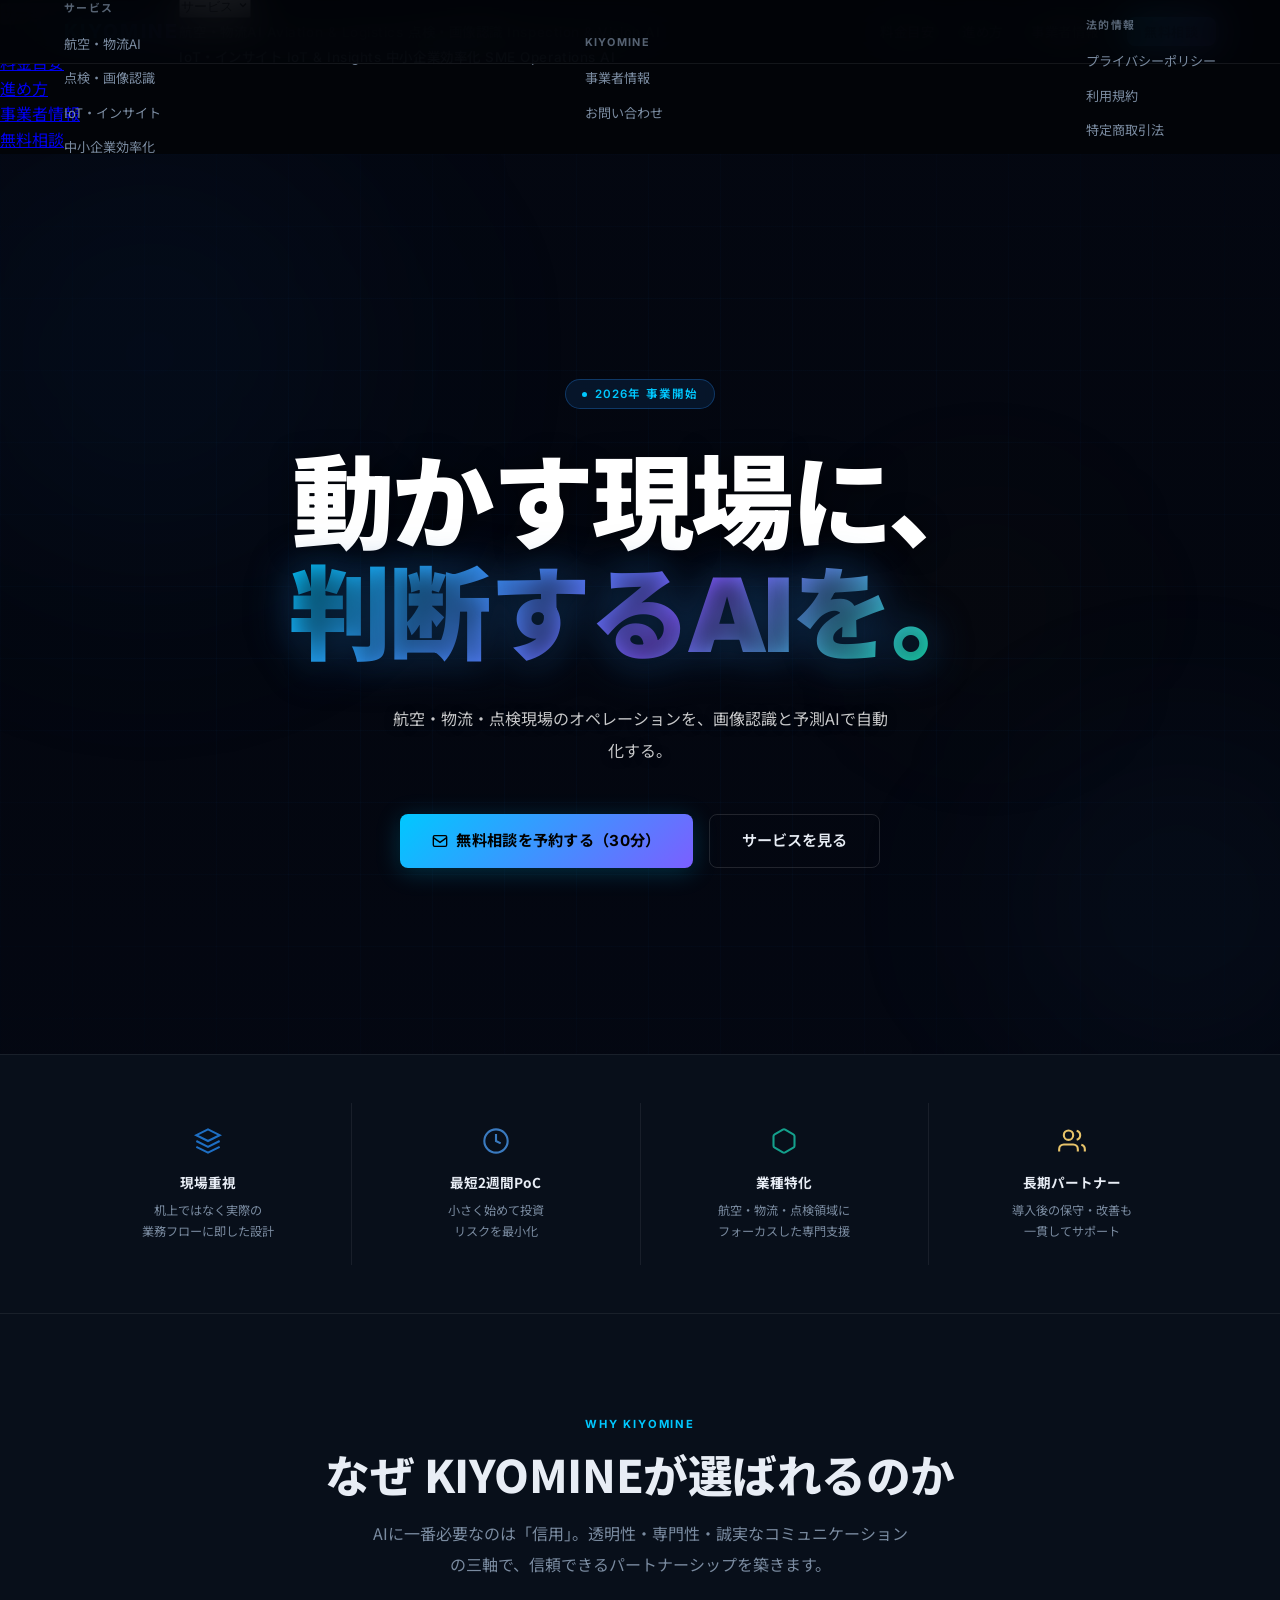
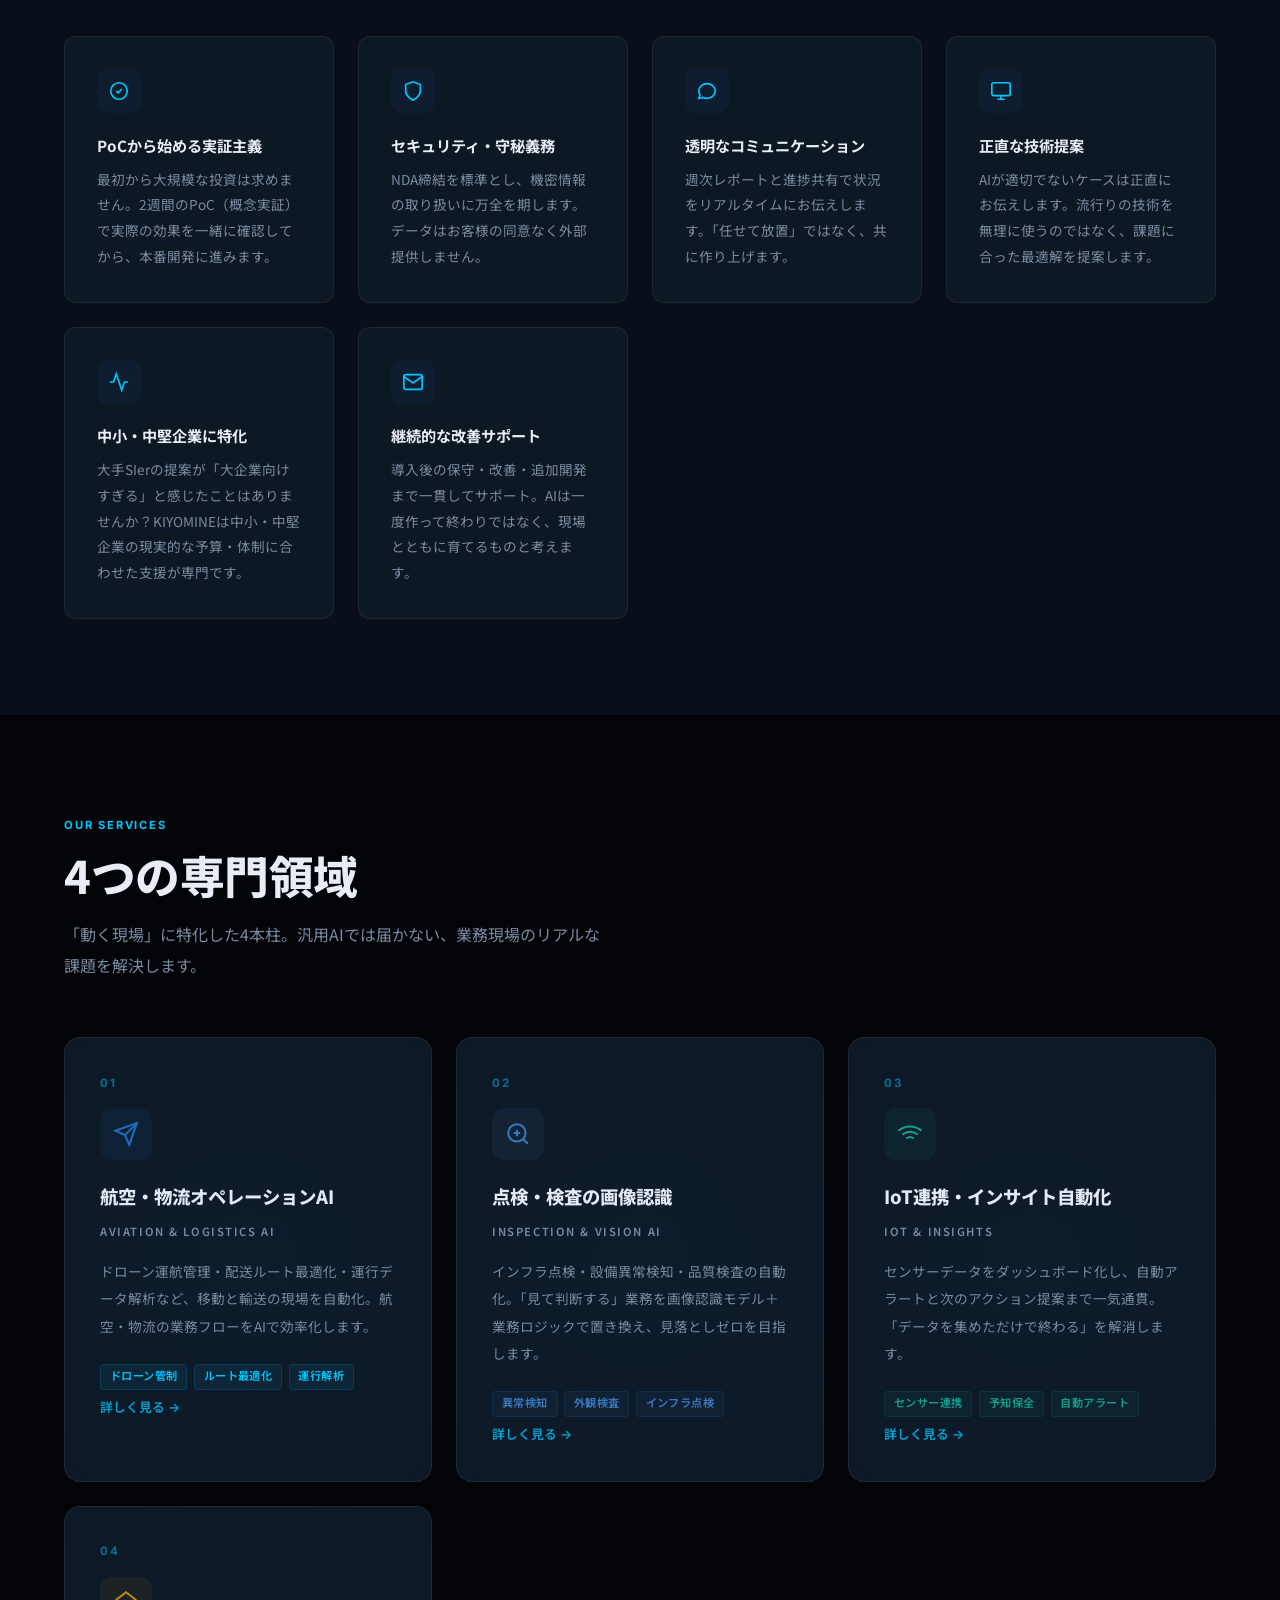
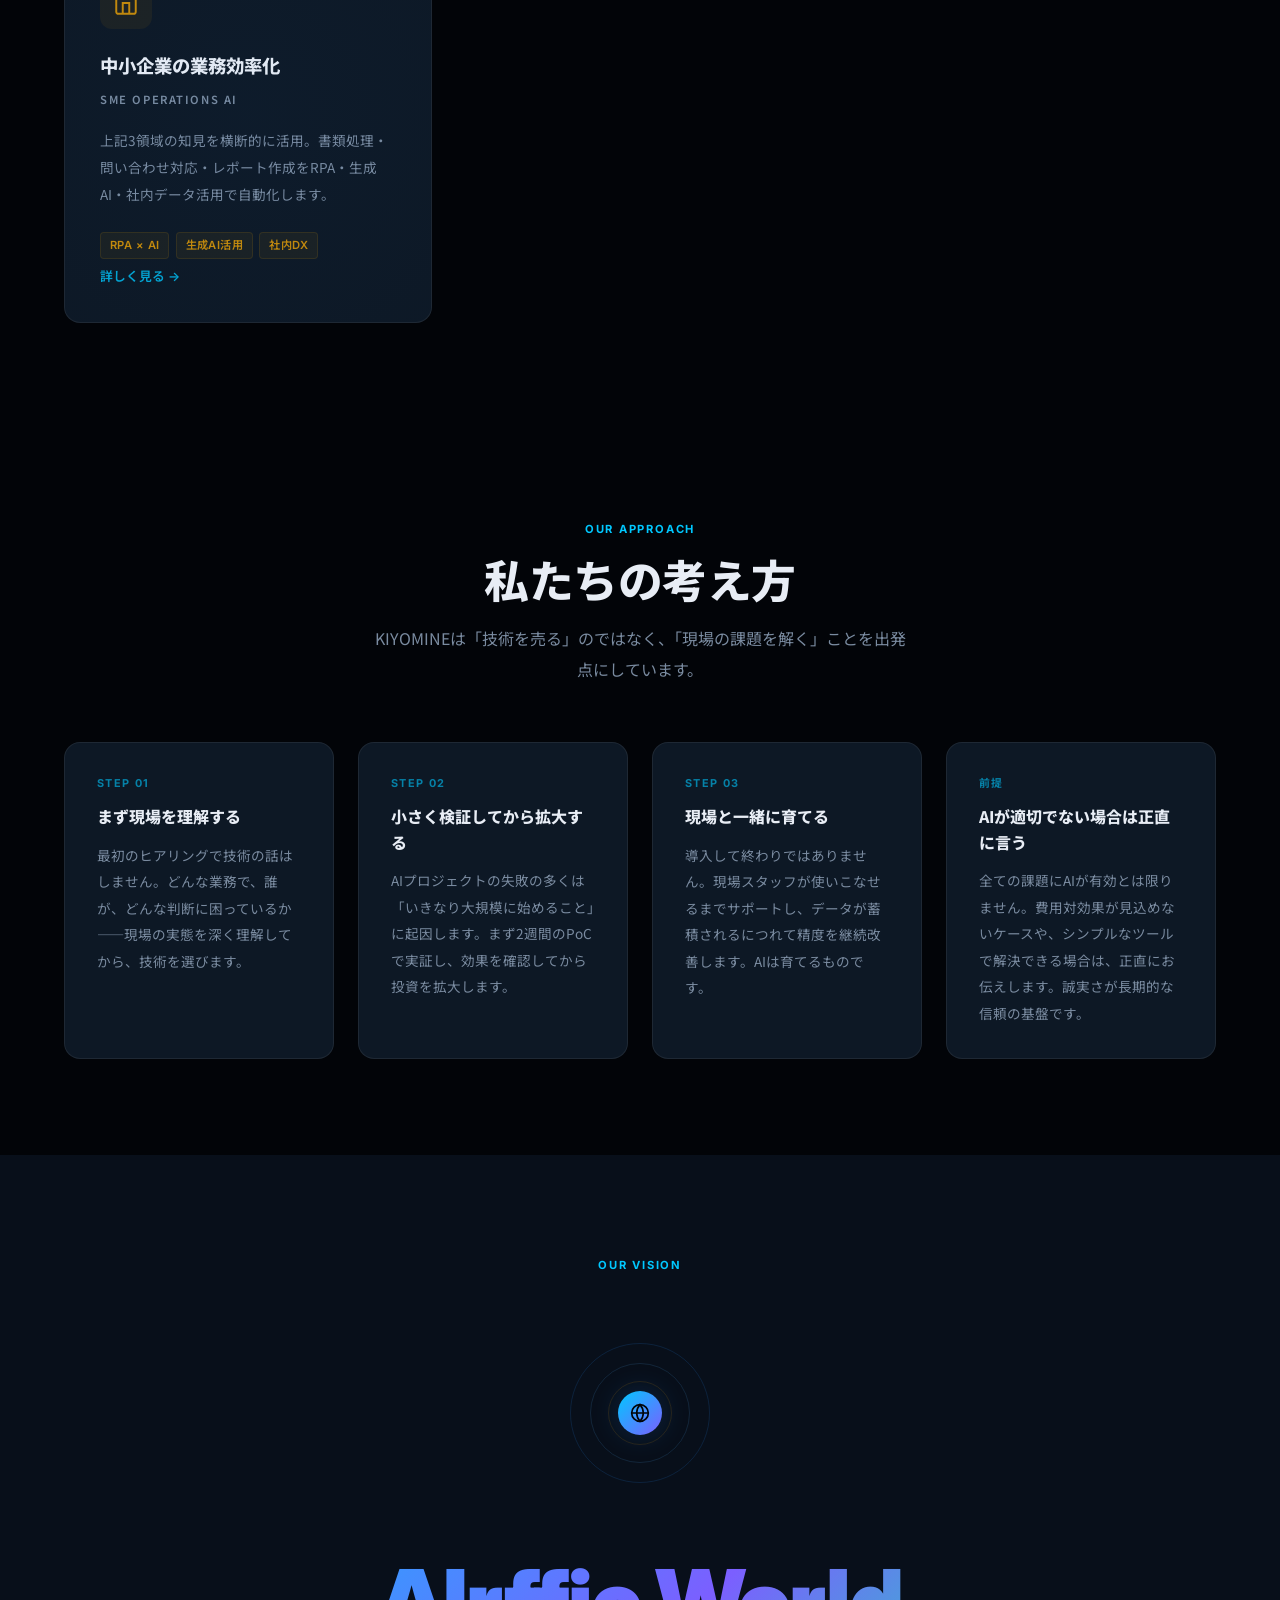
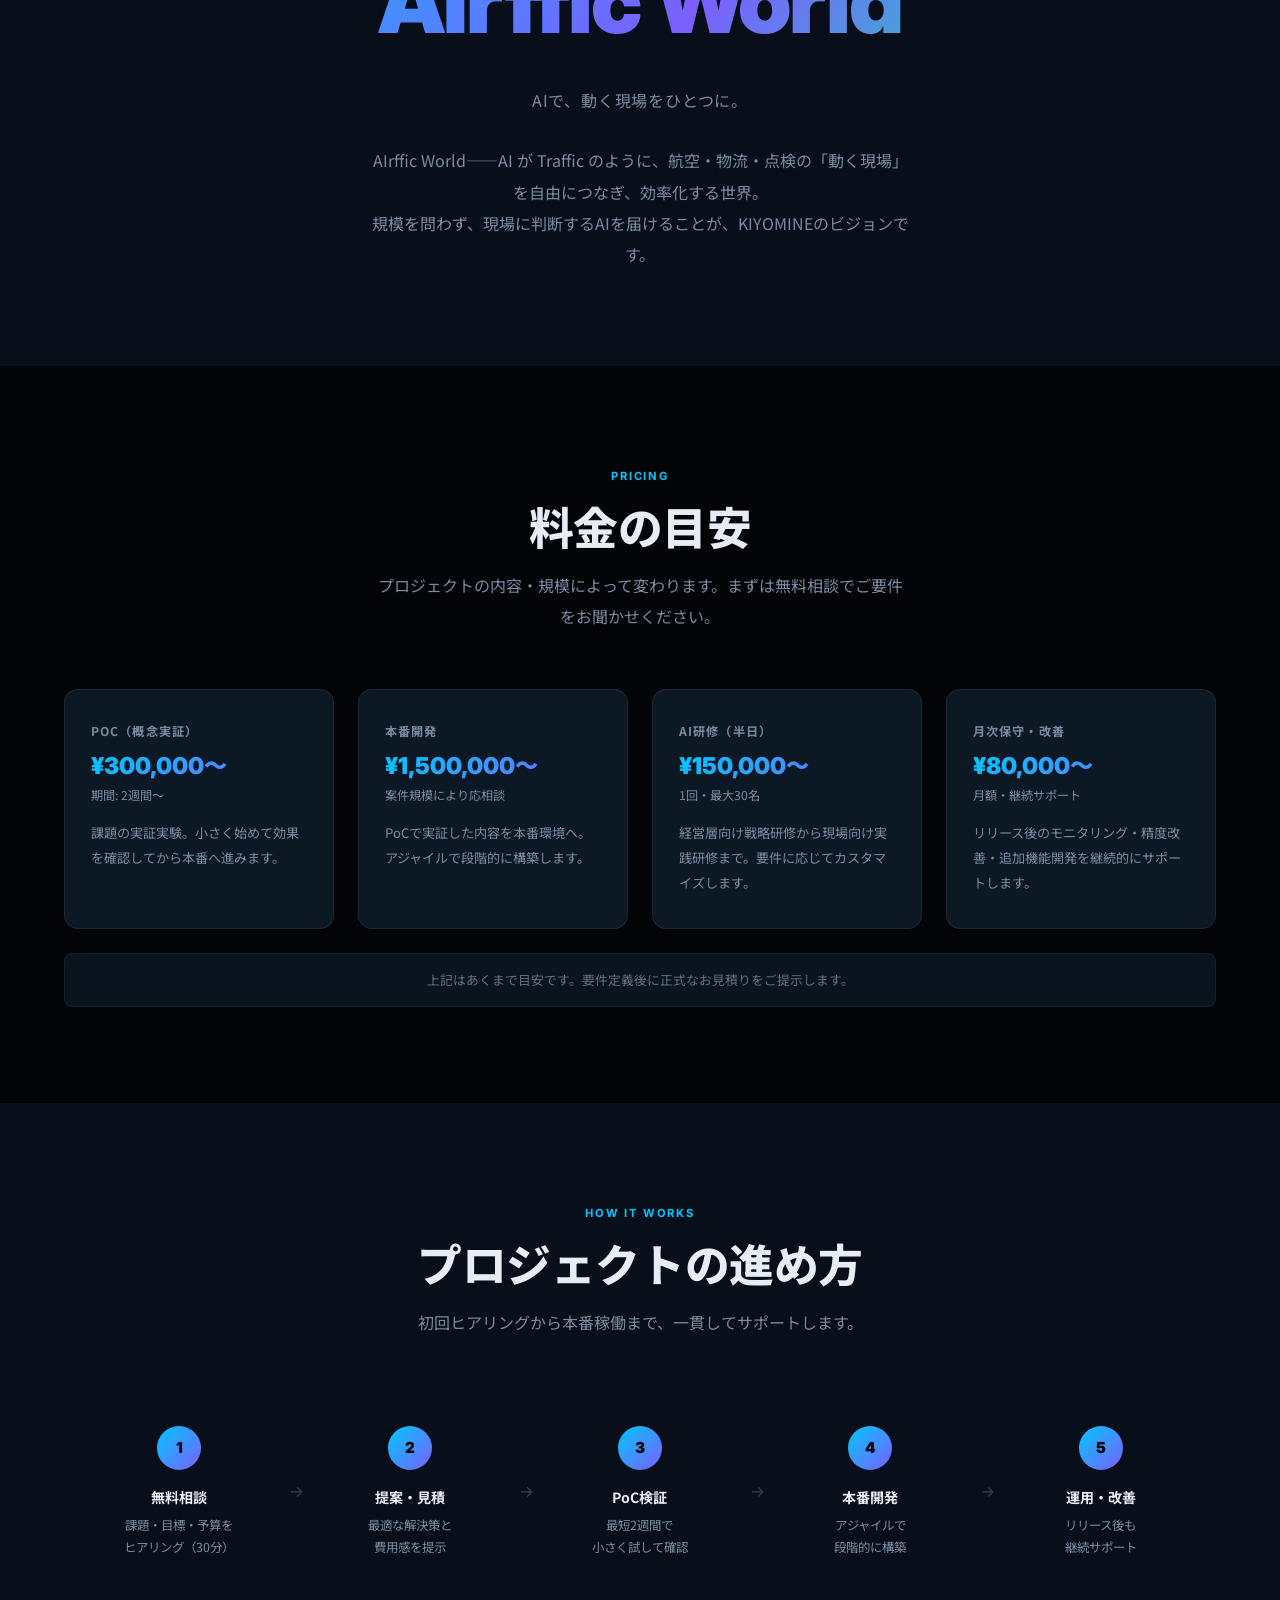
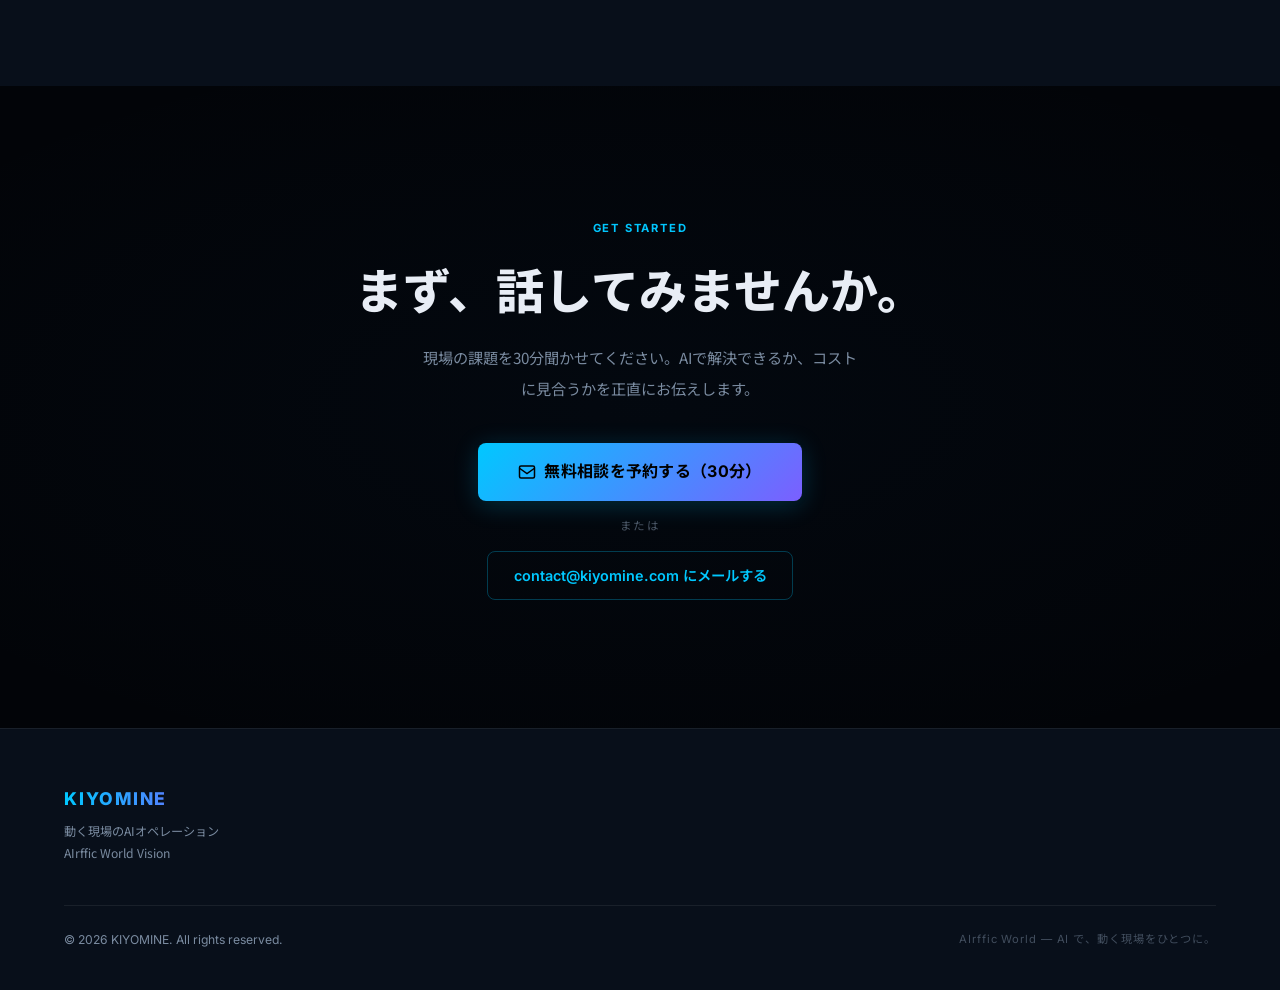
==== commit 9beb48e9: "Improve hero text contrast against background image https://claude.ai/code/session_01Kwo9FJyB9ryPwFD" ====
--- a/index.html
+++ b/index.html
@@ -67,7 +67,12 @@
       content: '';
       position: absolute;
       inset: 0;
-      background: rgba(5, 10, 25, 0.55);
+      background: linear-gradient(
+        to bottom,
+        rgba(4, 8, 20, 0.72) 0%,
+        rgba(4, 8, 20, 0.60) 50%,
+        rgba(4, 8, 20, 0.80) 100%
+      );
       z-index: 0;
     }
 
@@ -102,8 +107,8 @@
       display: inline-flex;
       align-items: center;
       gap: 0.5rem;
-      background: rgba(30,111,196,0.06);
-      border: 1px solid rgba(30,111,196,0.18);
+      background: rgba(30,111,196,0.15);
+      border: 1px solid rgba(30,111,196,0.40);
       border-radius: 999px;
       padding: 0.3rem 1rem;
       font-size: 0.72rem;
@@ -113,7 +118,7 @@
       text-transform: uppercase;
       margin-bottom: 2.5rem;
       position: relative;
-      opacity: 0.9;
+      backdrop-filter: blur(6px);
     }
 
     .badge-dot {
@@ -130,6 +135,8 @@
       letter-spacing: -0.02em;
       margin-bottom: 2rem;
       position: relative;
+      color: #ffffff;
+      text-shadow: 0 2px 24px rgba(0,0,0,0.6);
     }
 
     .hero-title .brand {
@@ -137,16 +144,18 @@
       -webkit-background-clip: text;
       -webkit-text-fill-color: transparent;
       background-clip: text;
+      filter: drop-shadow(0 0 18px rgba(30,111,196,0.5));
     }
 
     .hero-desc {
       max-width: 500px;
       font-size: 1rem;
-      color: var(--muted);
+      color: rgba(255,255,255,0.78);
       line-height: 2;
       margin-bottom: 3rem;
       font-family: 'Noto Sans JP', sans-serif;
       position: relative;
+      text-shadow: 0 1px 8px rgba(0,0,0,0.5);
     }
 
     .hero-cta-group {
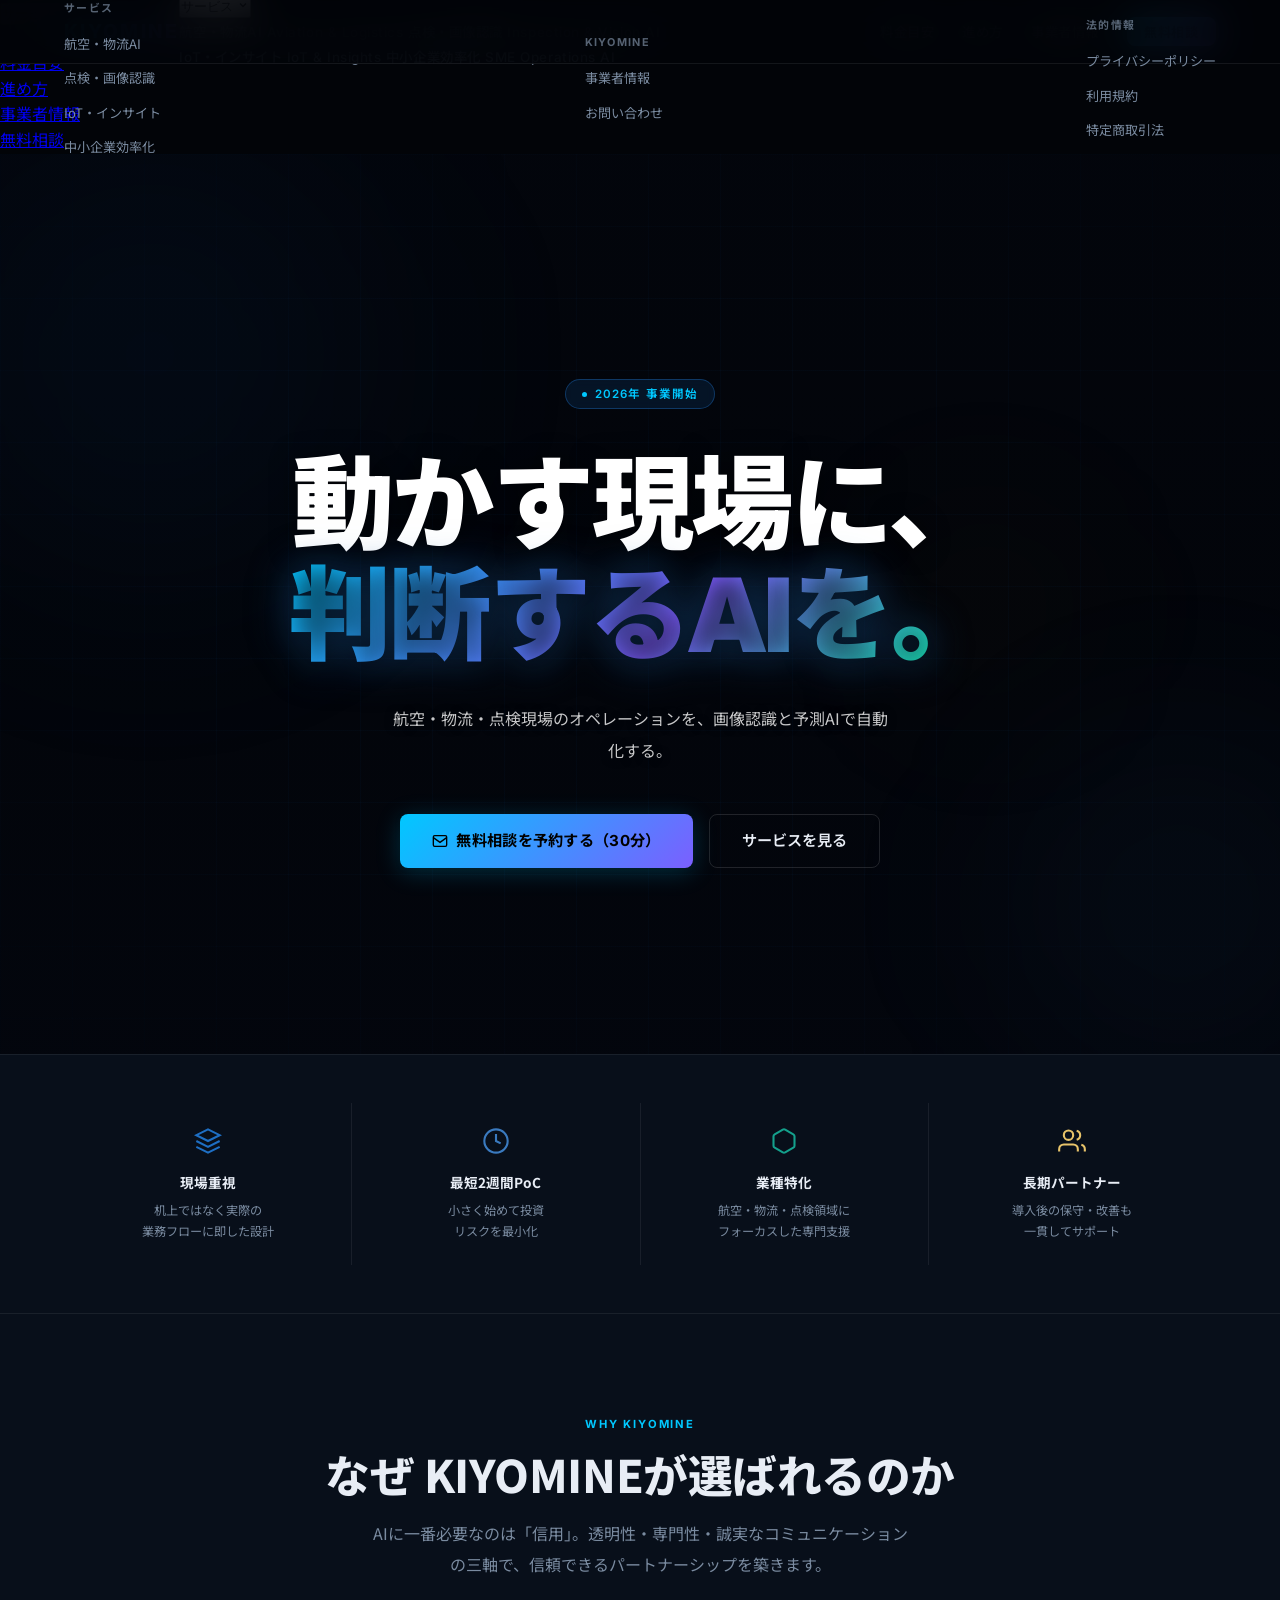
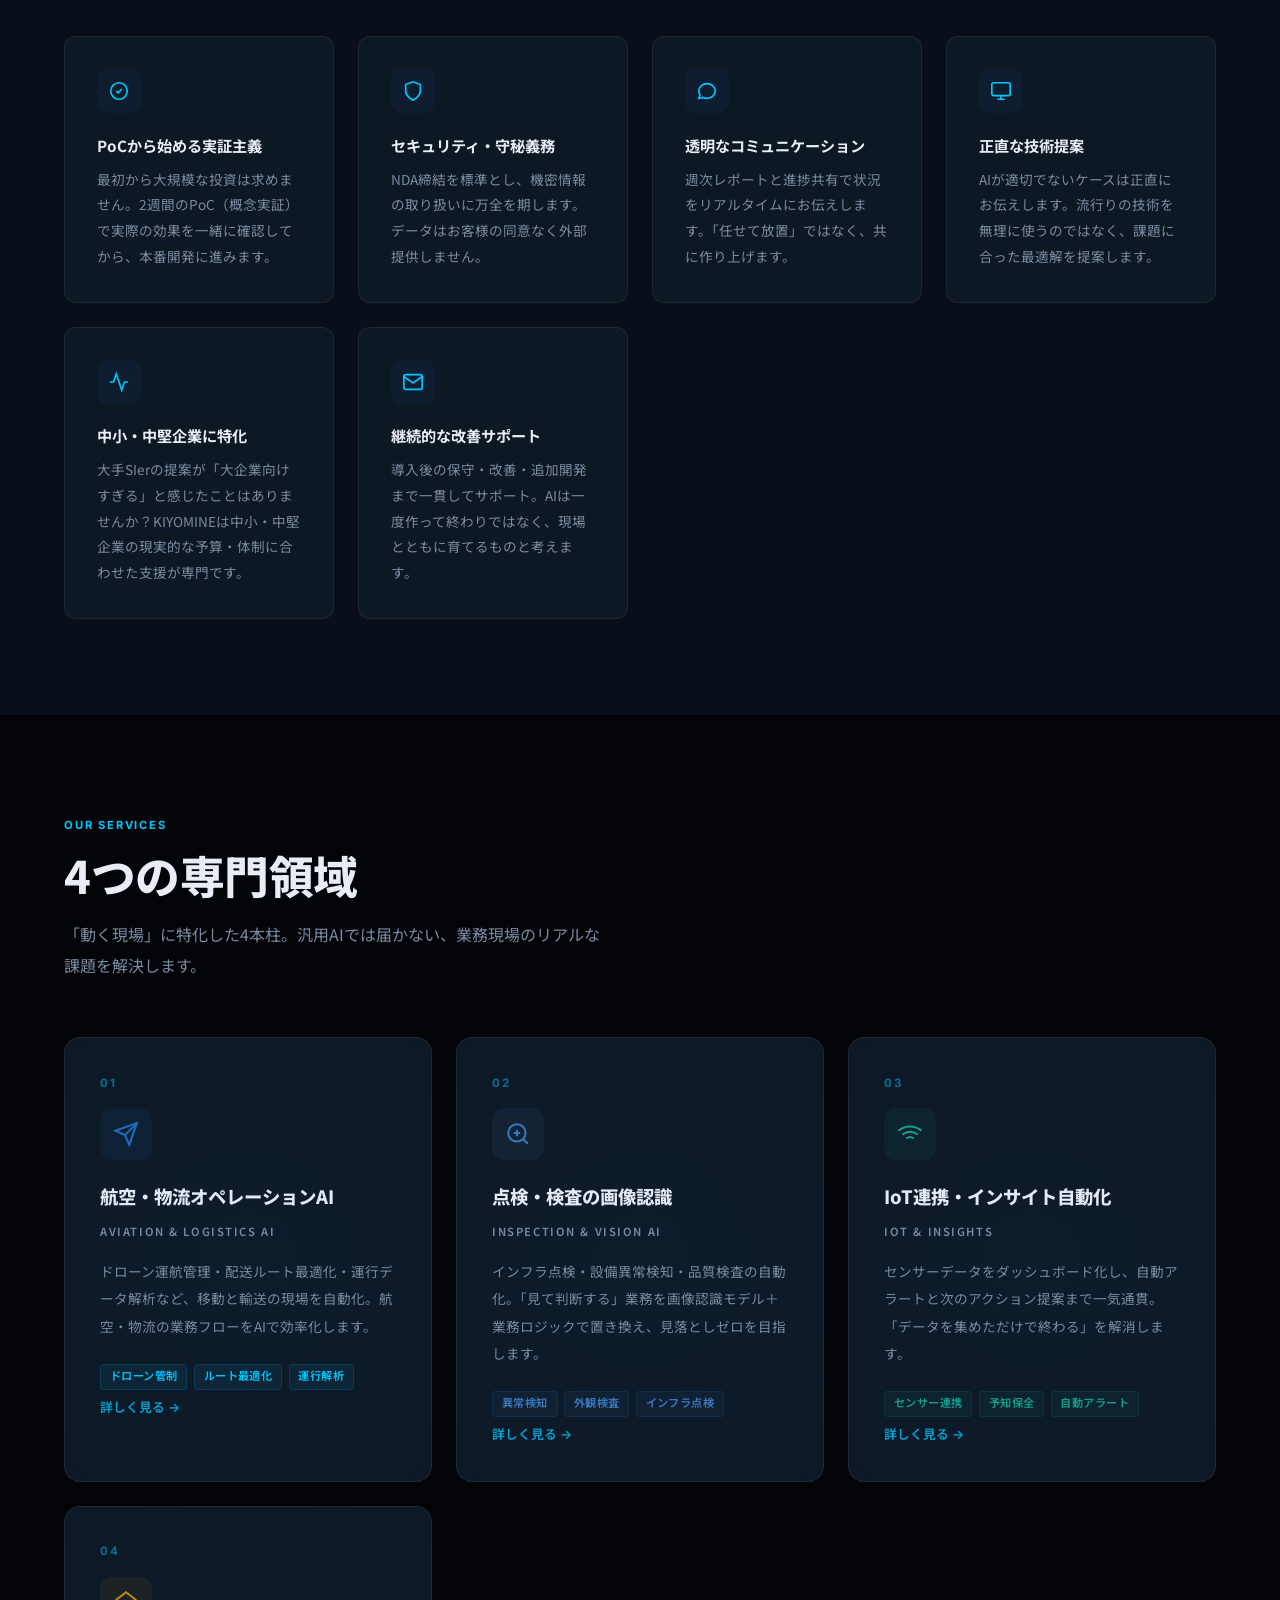
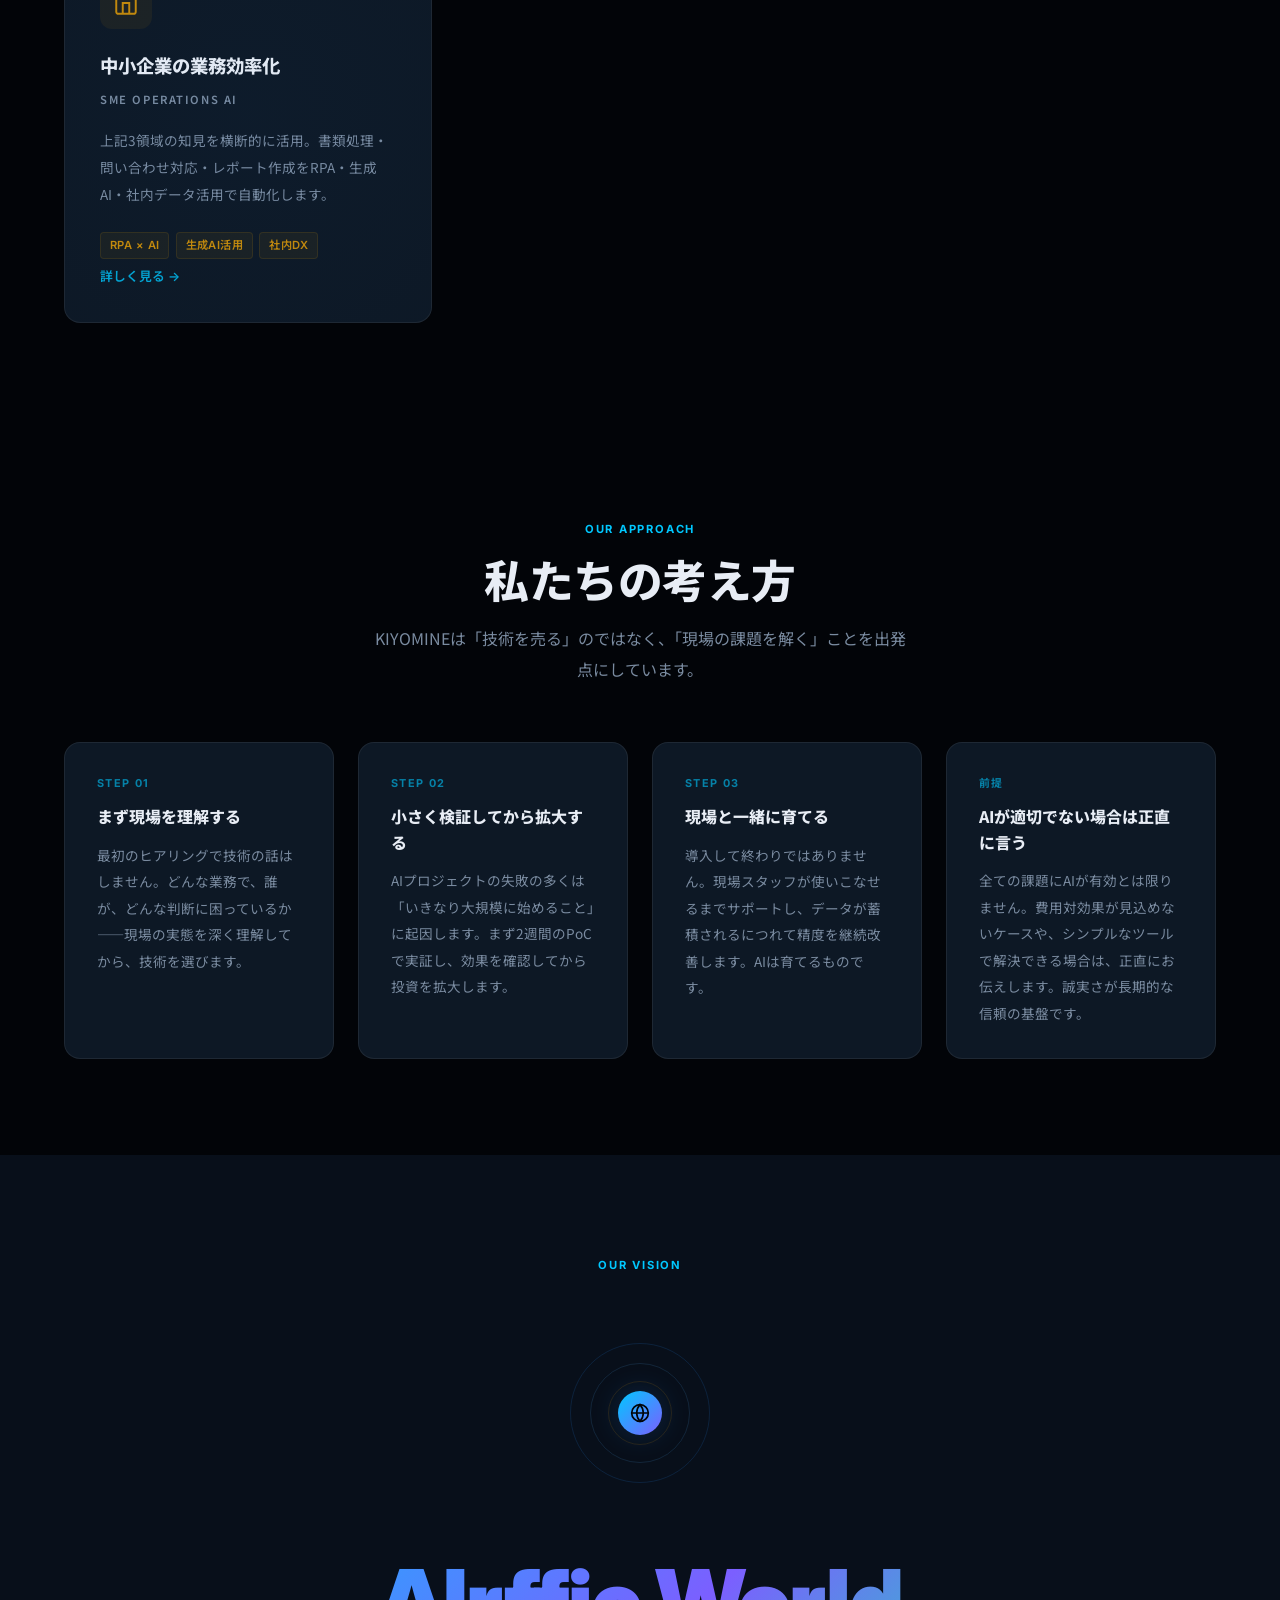
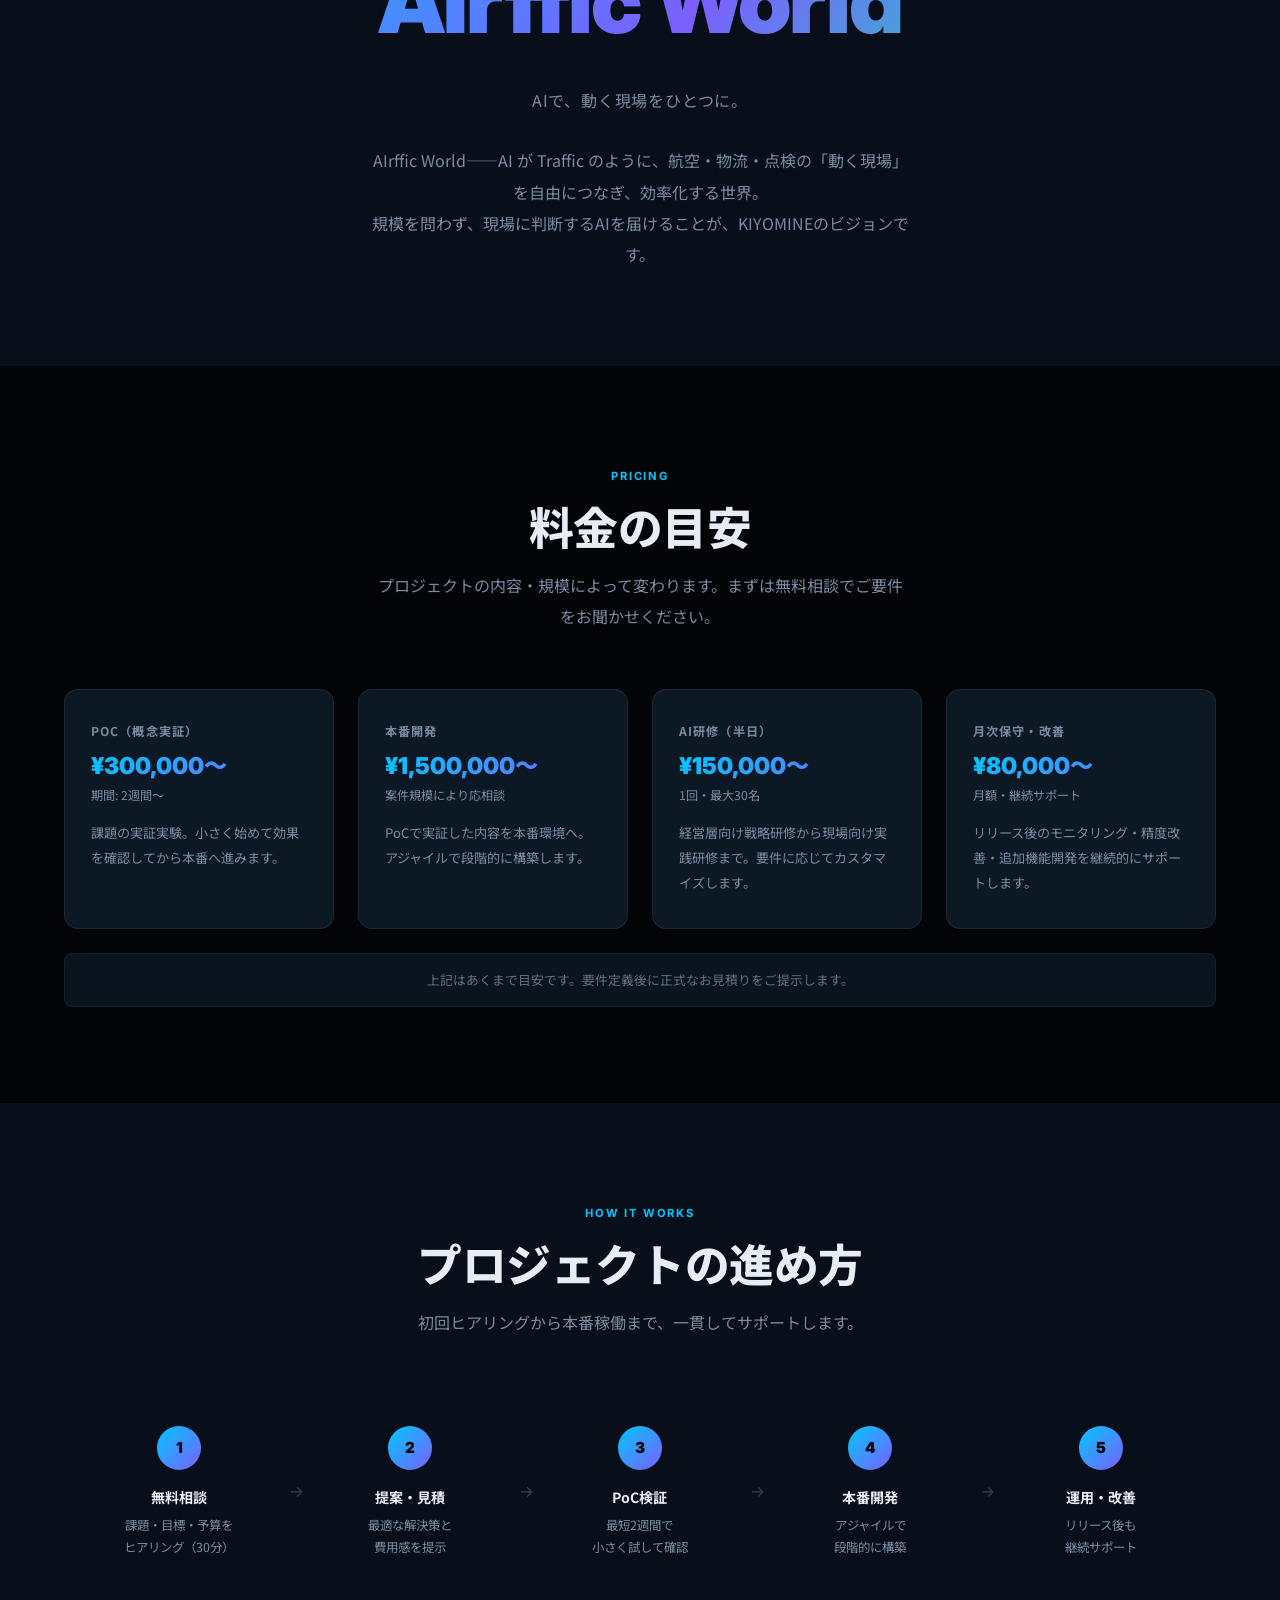
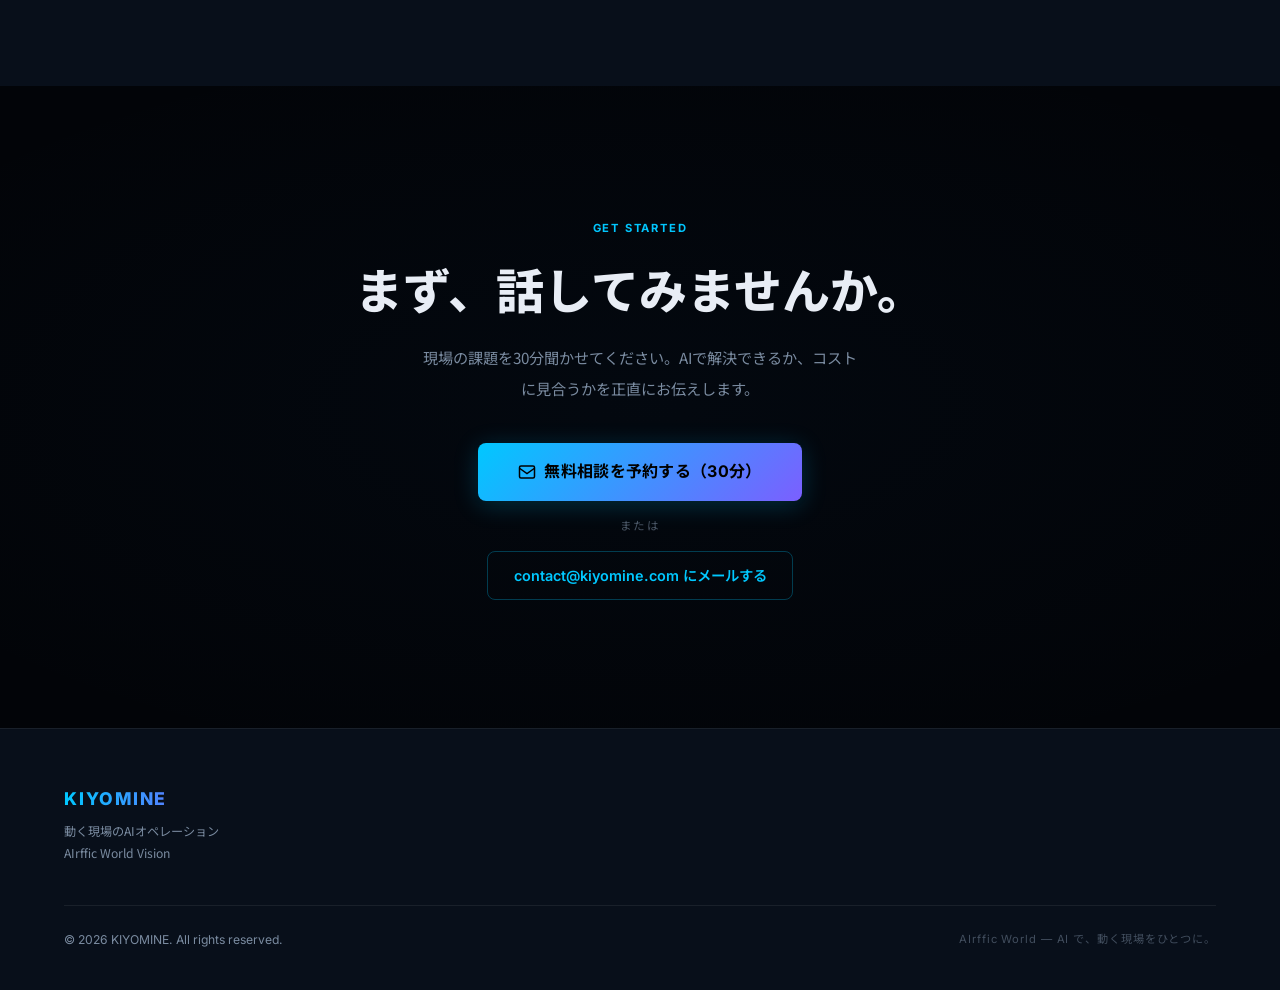
==== commit 9cf3756f: "Reduce hero overlay opacity to show original image more clearly" ====
--- a/index.html
+++ b/index.html
@@ -69,9 +69,9 @@
       inset: 0;
       background: linear-gradient(
         to bottom,
-        rgba(4, 8, 20, 0.72) 0%,
-        rgba(4, 8, 20, 0.60) 50%,
-        rgba(4, 8, 20, 0.80) 100%
+        rgba(4, 8, 20, 0.30) 0%,
+        rgba(4, 8, 20, 0.20) 50%,
+        rgba(4, 8, 20, 0.40) 100%
       );
       z-index: 0;
     }
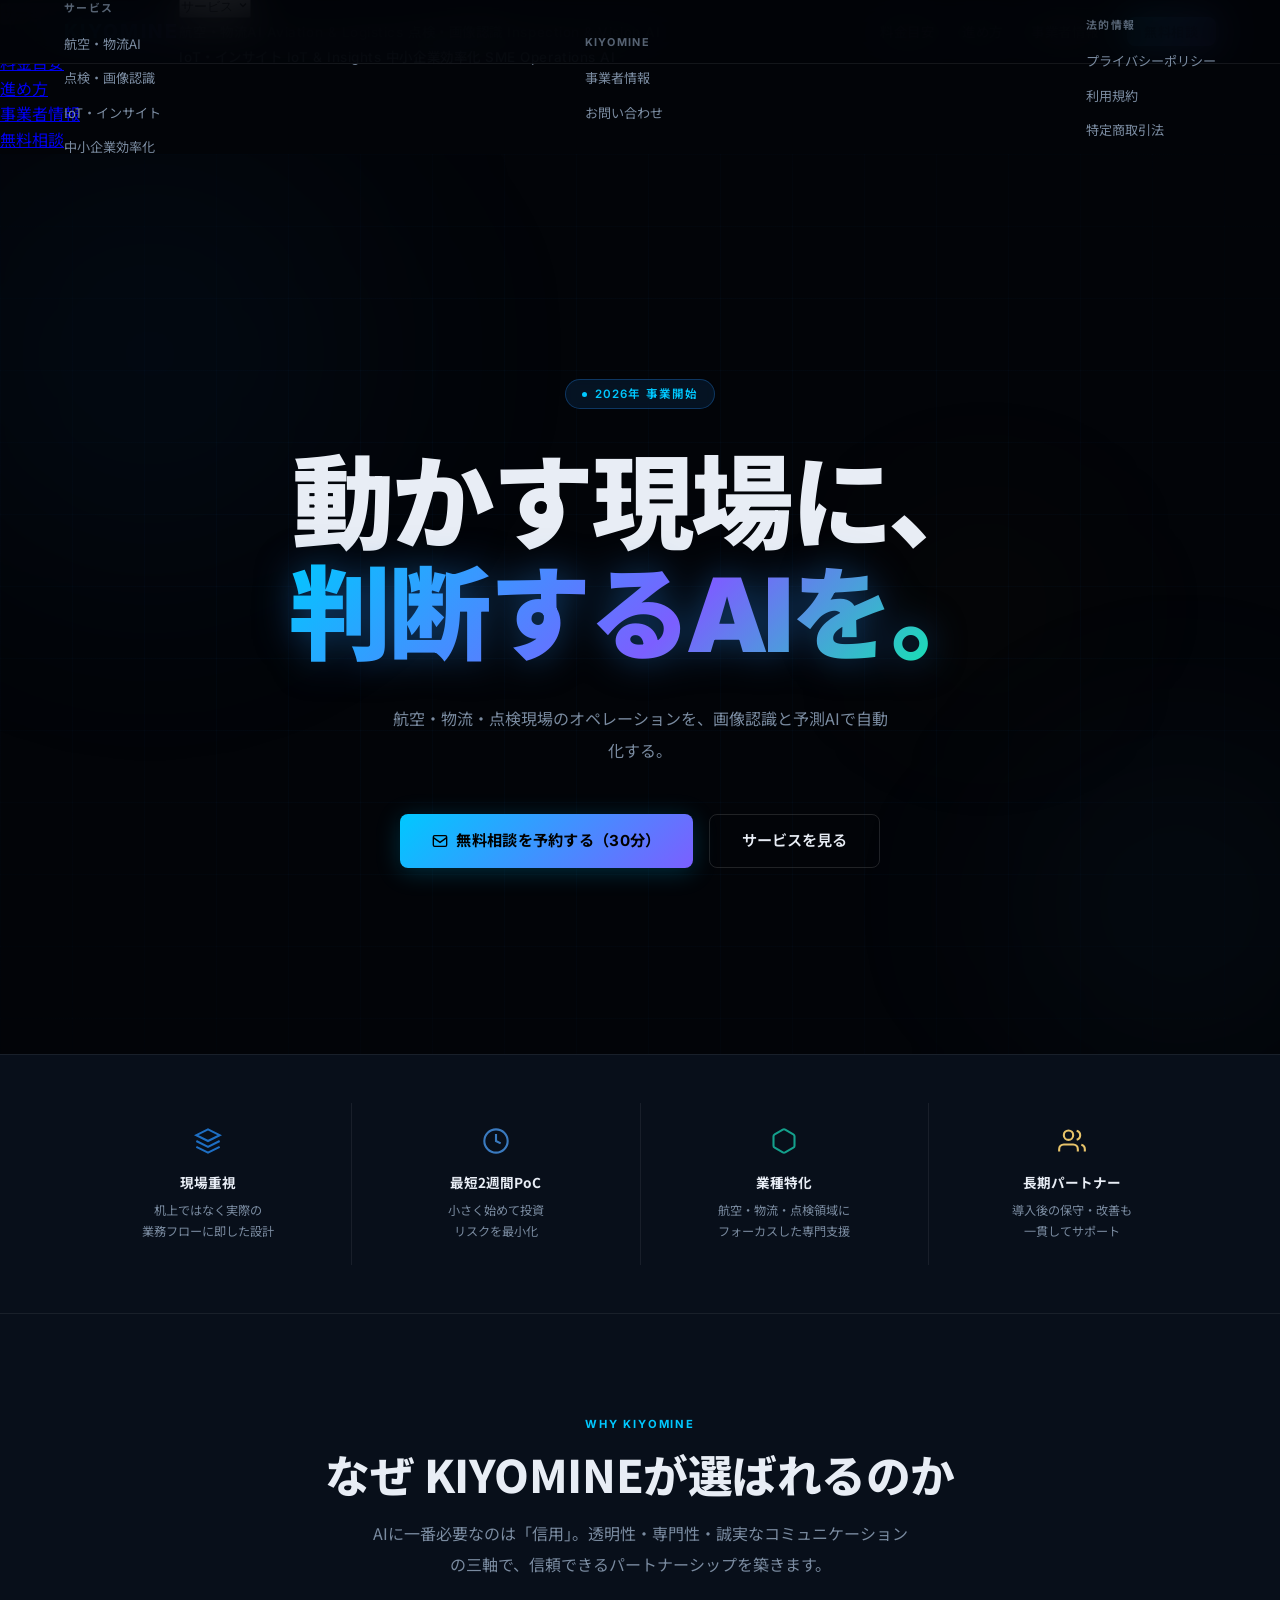
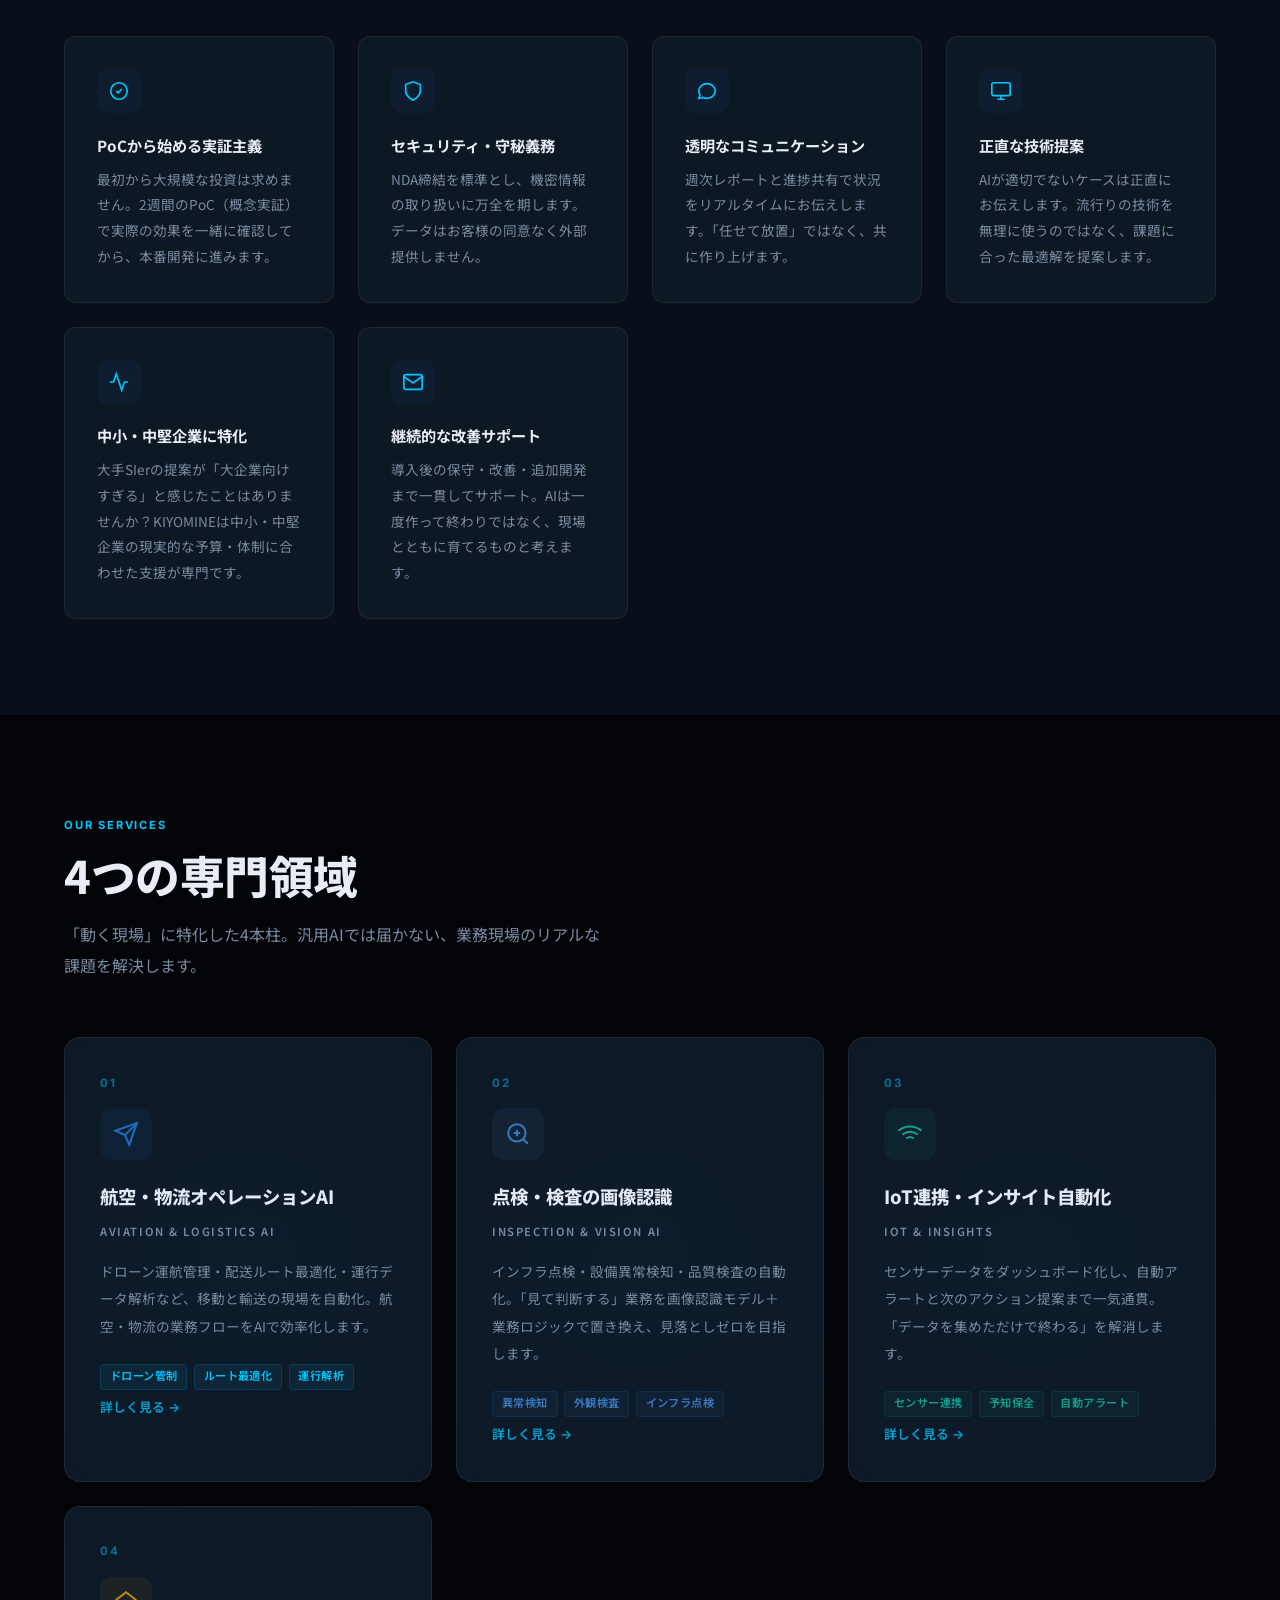
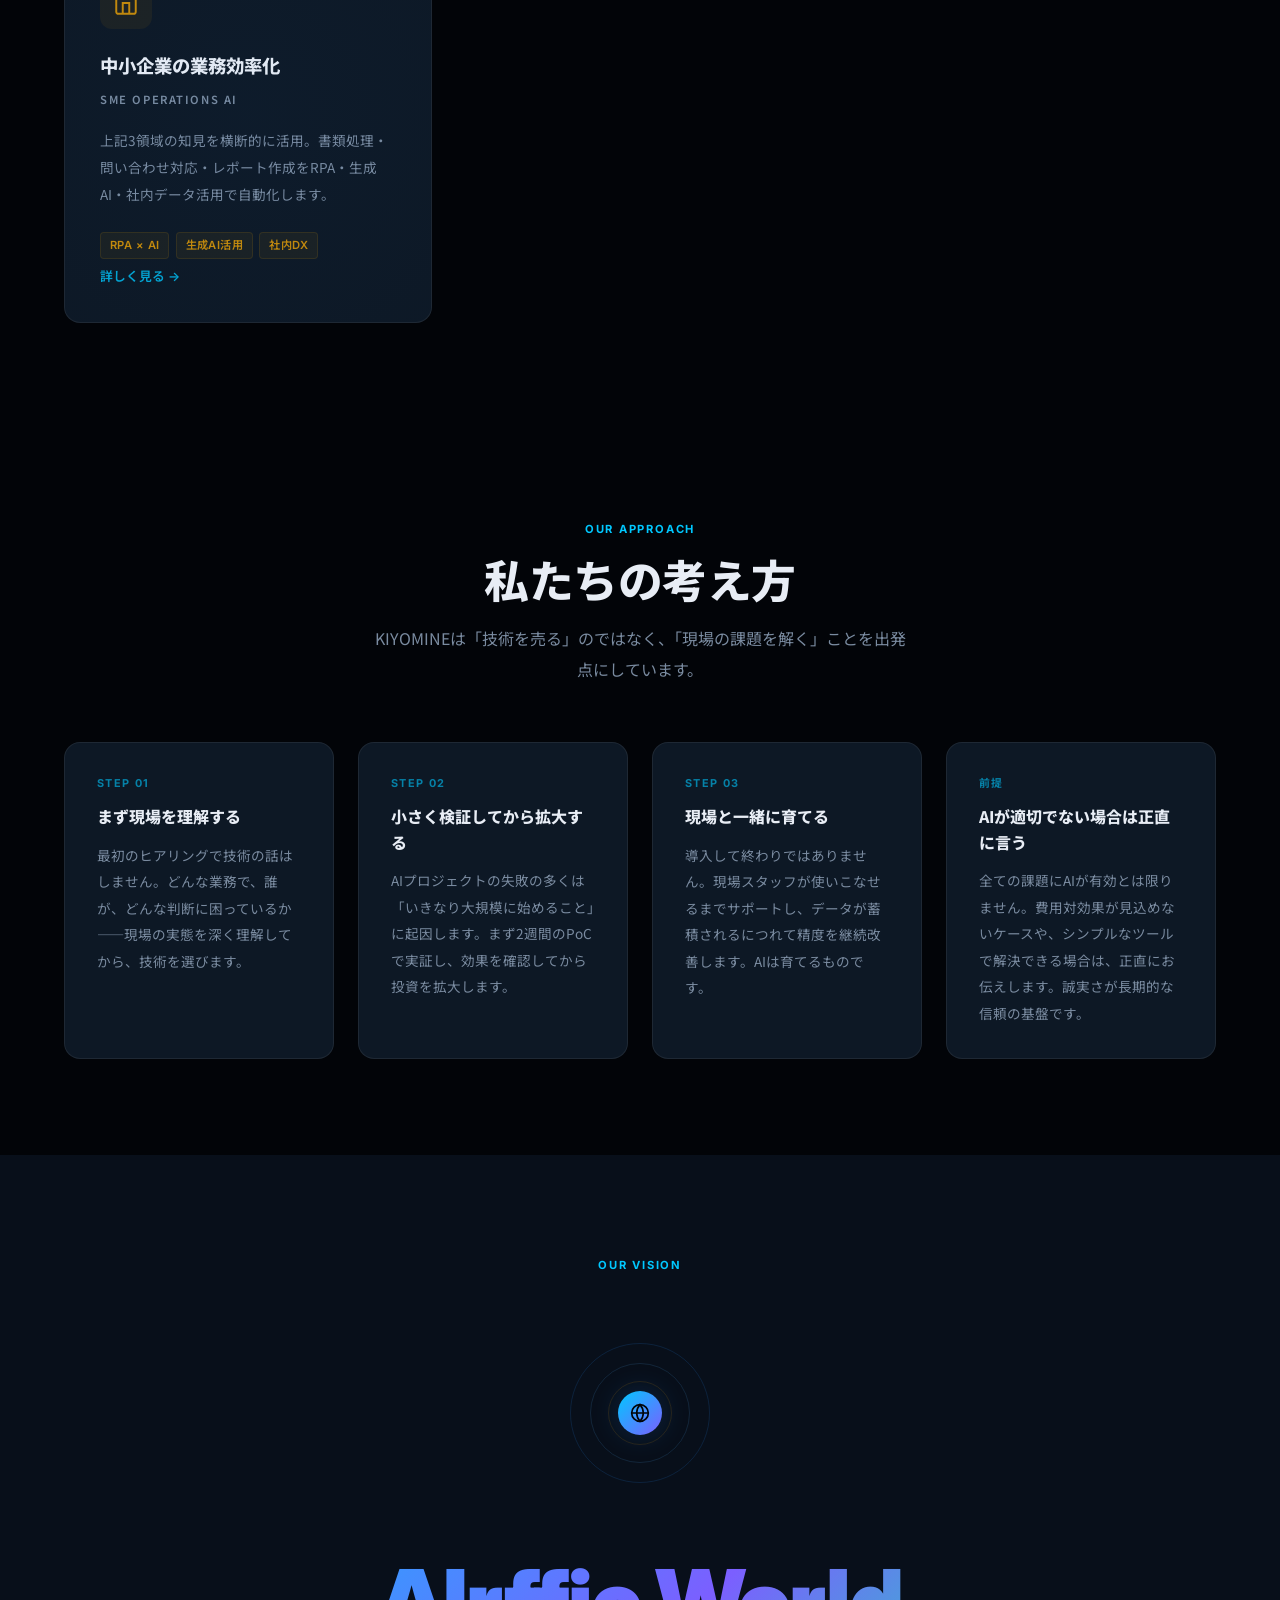
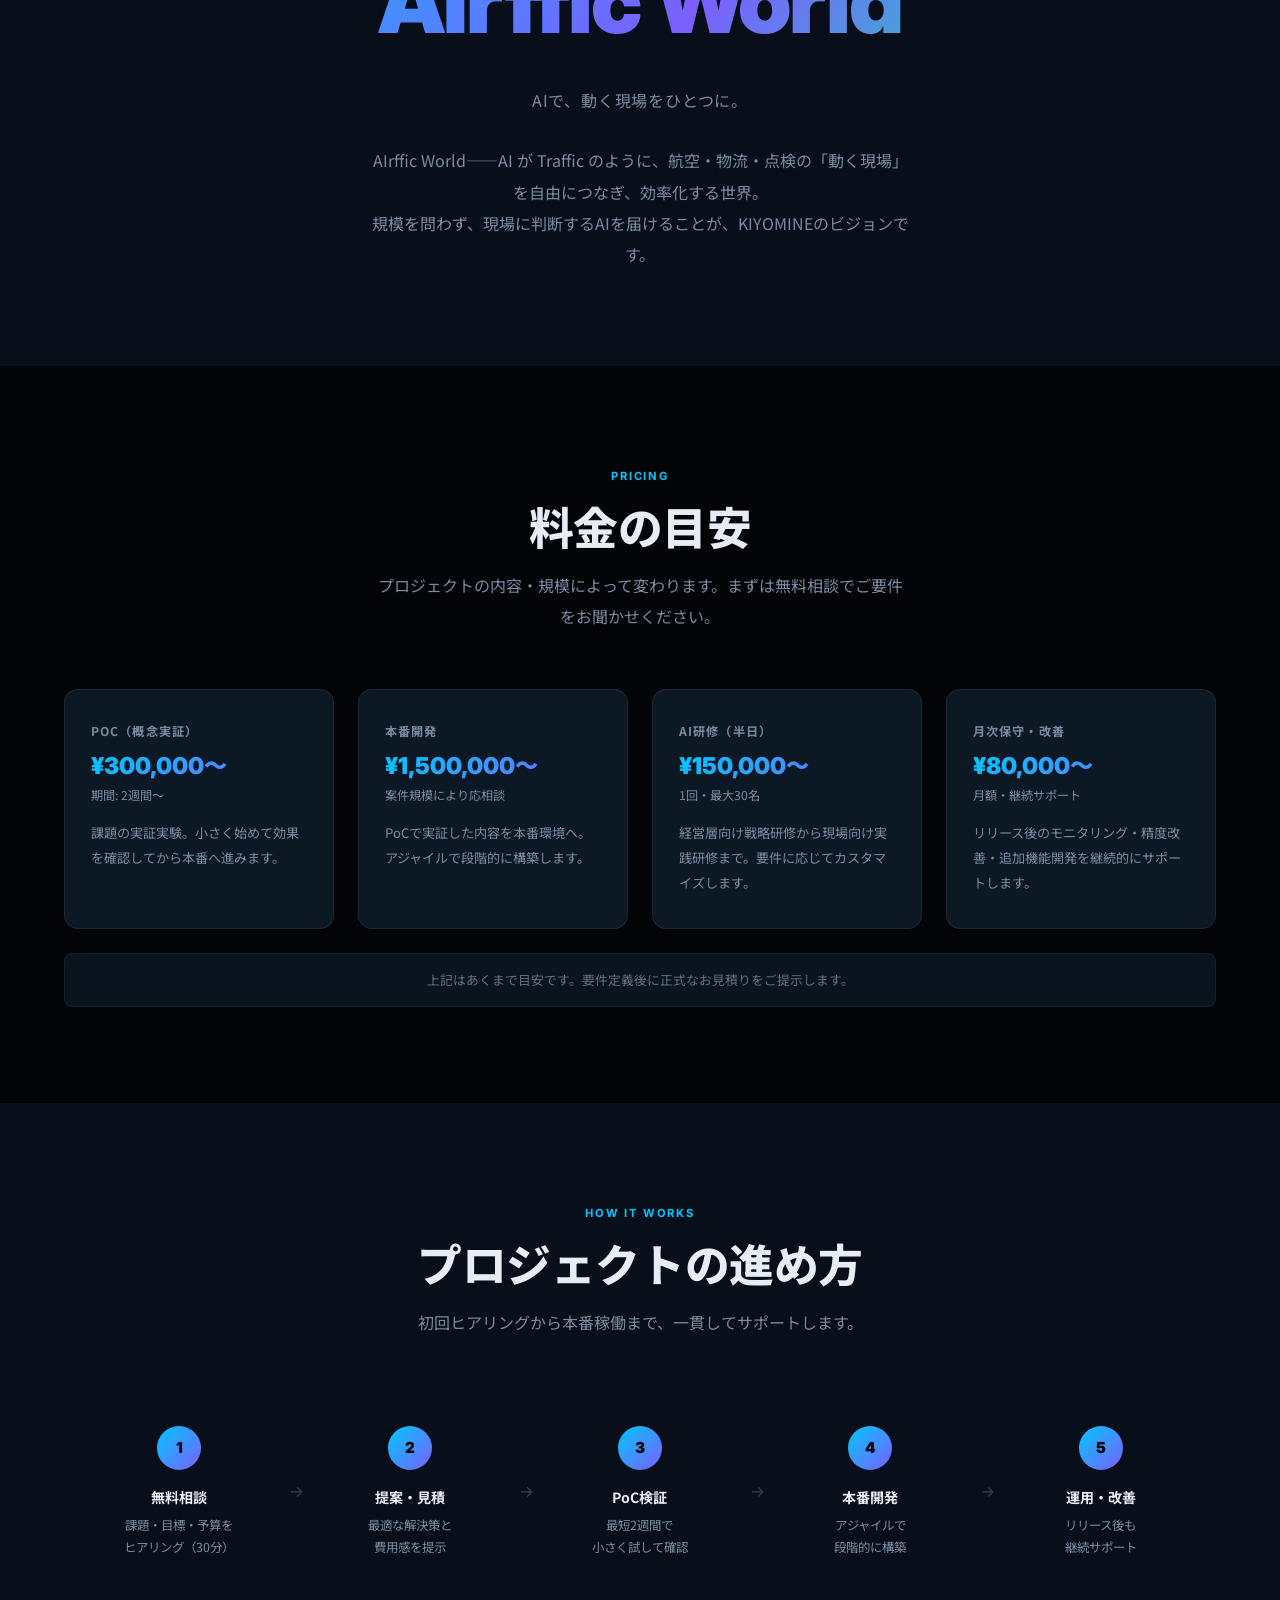
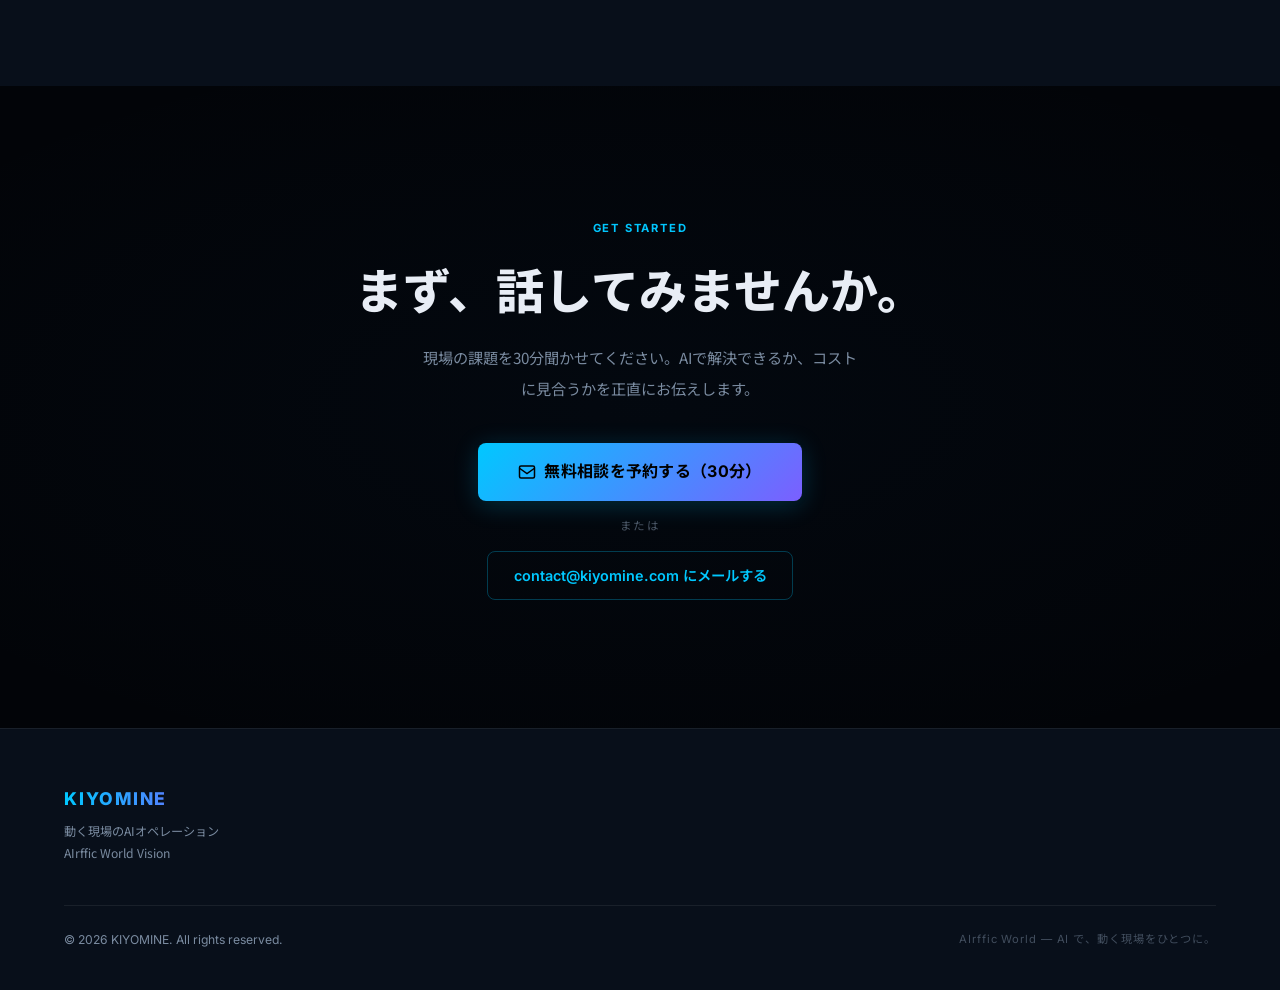
==== commit beef977d: "Remove hero background image and restore original text colors" ====
--- a/index.html
+++ b/index.html
@@ -57,23 +57,10 @@
       padding: 120px 5% 80px;
       position: relative;
       overflow: hidden;
-      background-image: url('/images/SUPERAI.jpeg');
-      background-size: cover;
-      background-position: center;
-      background-repeat: no-repeat;
     }
 
     .hero::before {
-      content: '';
-      position: absolute;
-      inset: 0;
-      background: linear-gradient(
-        to bottom,
-        rgba(4, 8, 20, 0.30) 0%,
-        rgba(4, 8, 20, 0.20) 50%,
-        rgba(4, 8, 20, 0.40) 100%
-      );
-      z-index: 0;
+      display: none;
     }
 
     .hero > * {
@@ -135,8 +122,8 @@
       letter-spacing: -0.02em;
       margin-bottom: 2rem;
       position: relative;
-      color: #ffffff;
-      text-shadow: 0 2px 24px rgba(0,0,0,0.6);
+      color: var(--text);
+      text-shadow: none;
     }
 
     .hero-title .brand {
@@ -150,12 +137,12 @@
     .hero-desc {
       max-width: 500px;
       font-size: 1rem;
-      color: rgba(255,255,255,0.78);
+      color: var(--muted);
       line-height: 2;
       margin-bottom: 3rem;
       font-family: 'Noto Sans JP', sans-serif;
       position: relative;
-      text-shadow: 0 1px 8px rgba(0,0,0,0.5);
+      text-shadow: none;
     }
 
     .hero-cta-group {
